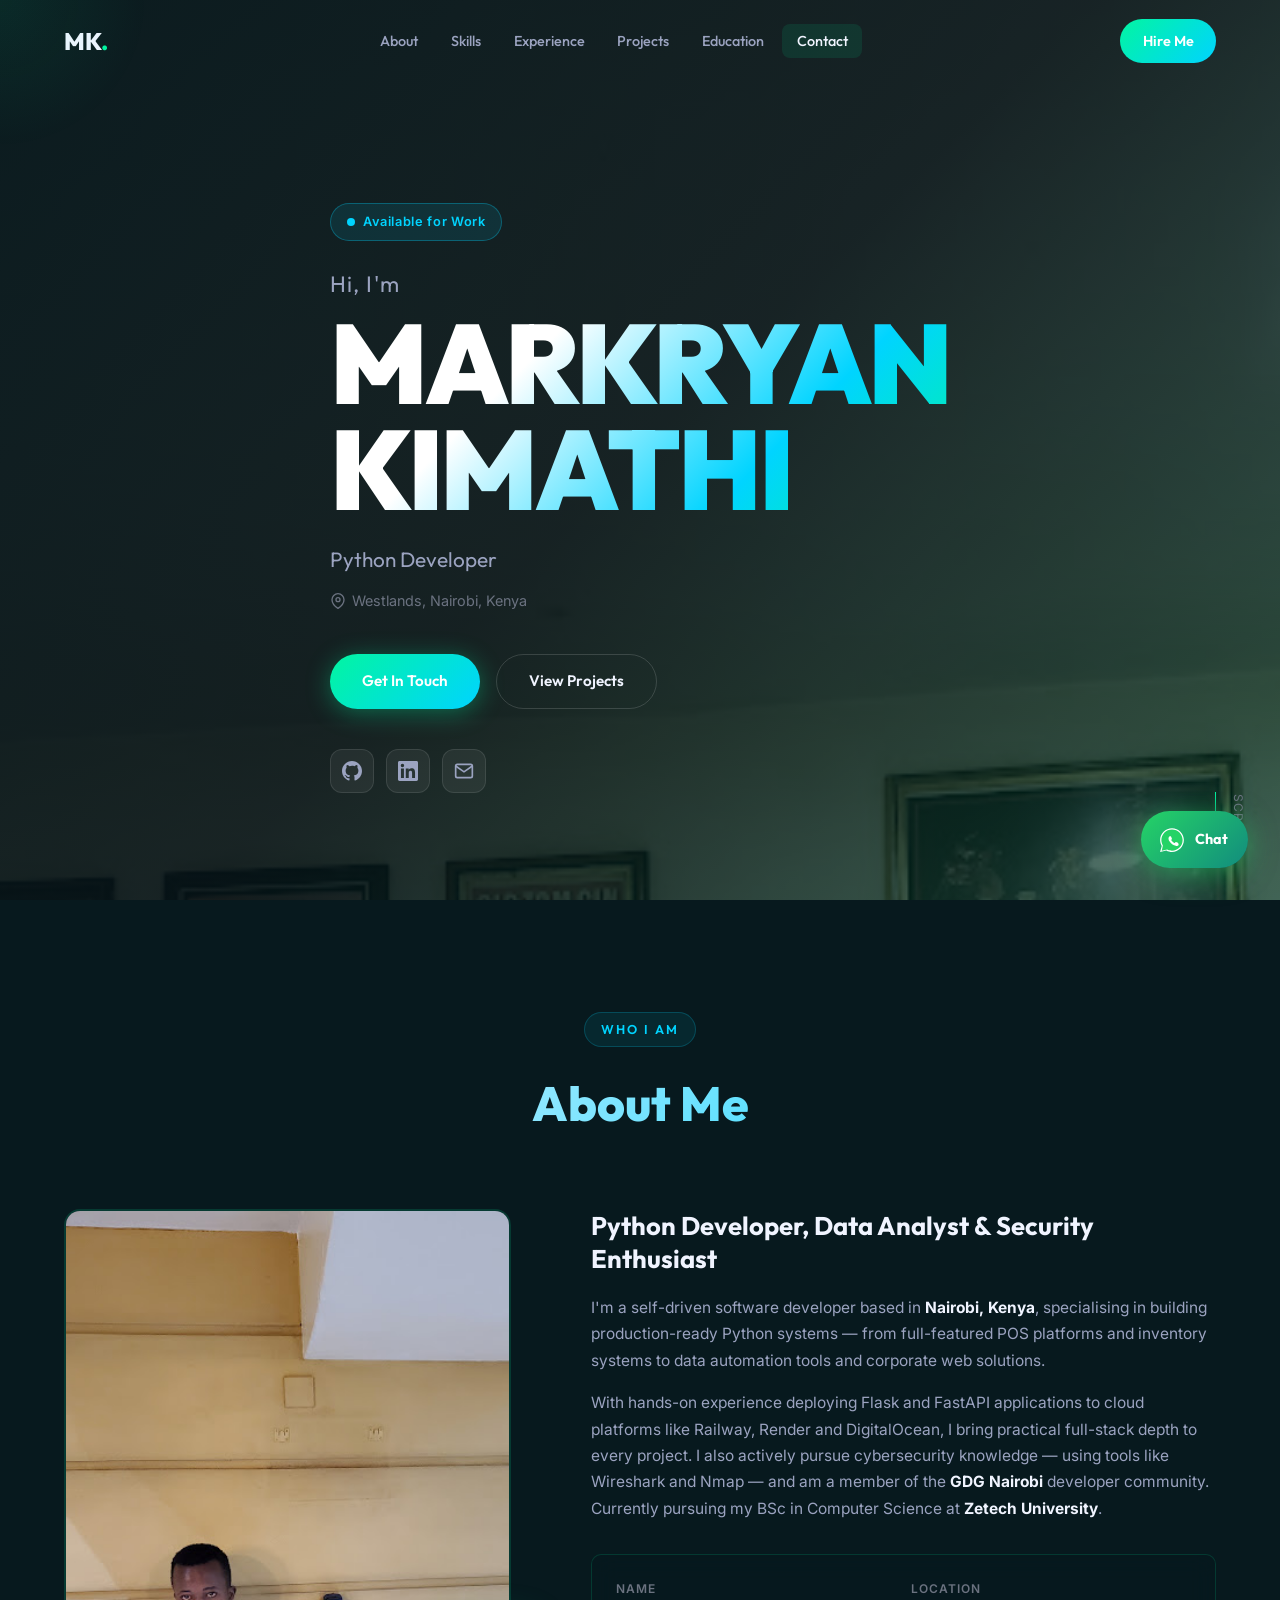
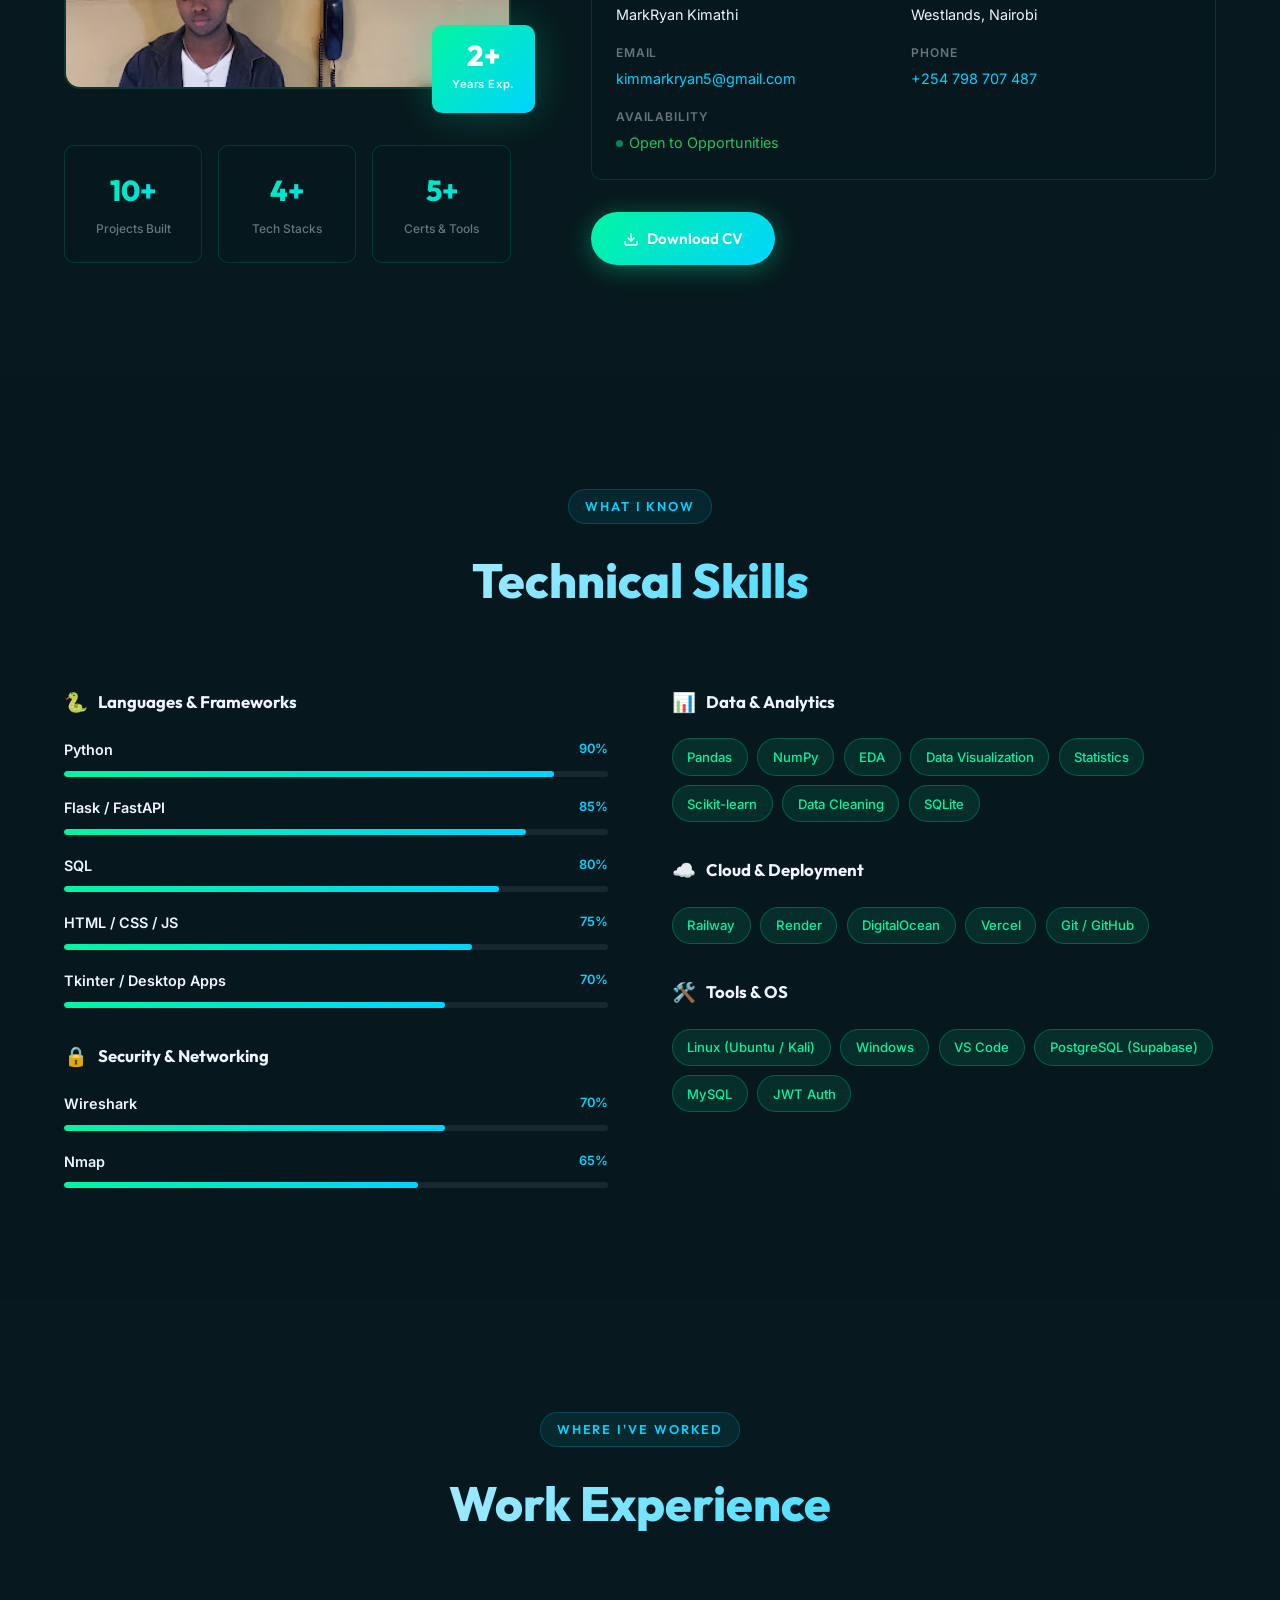
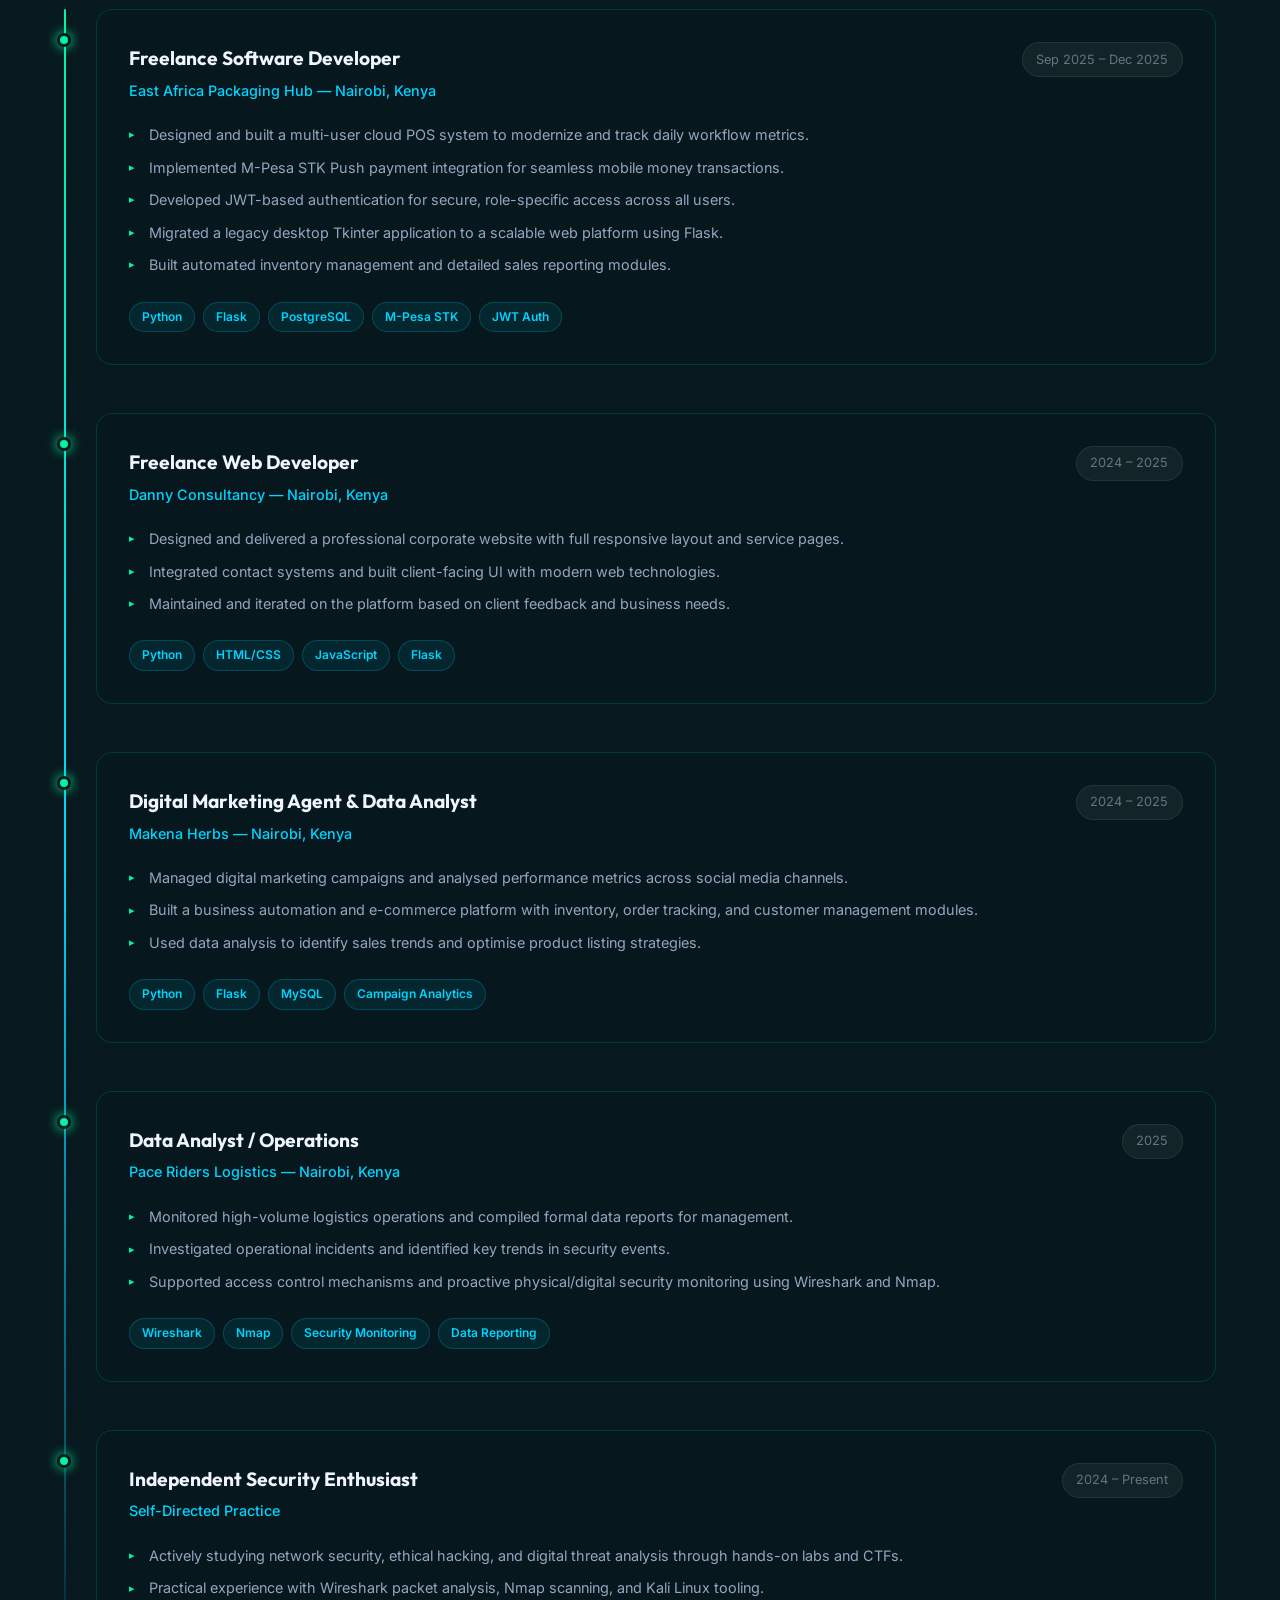
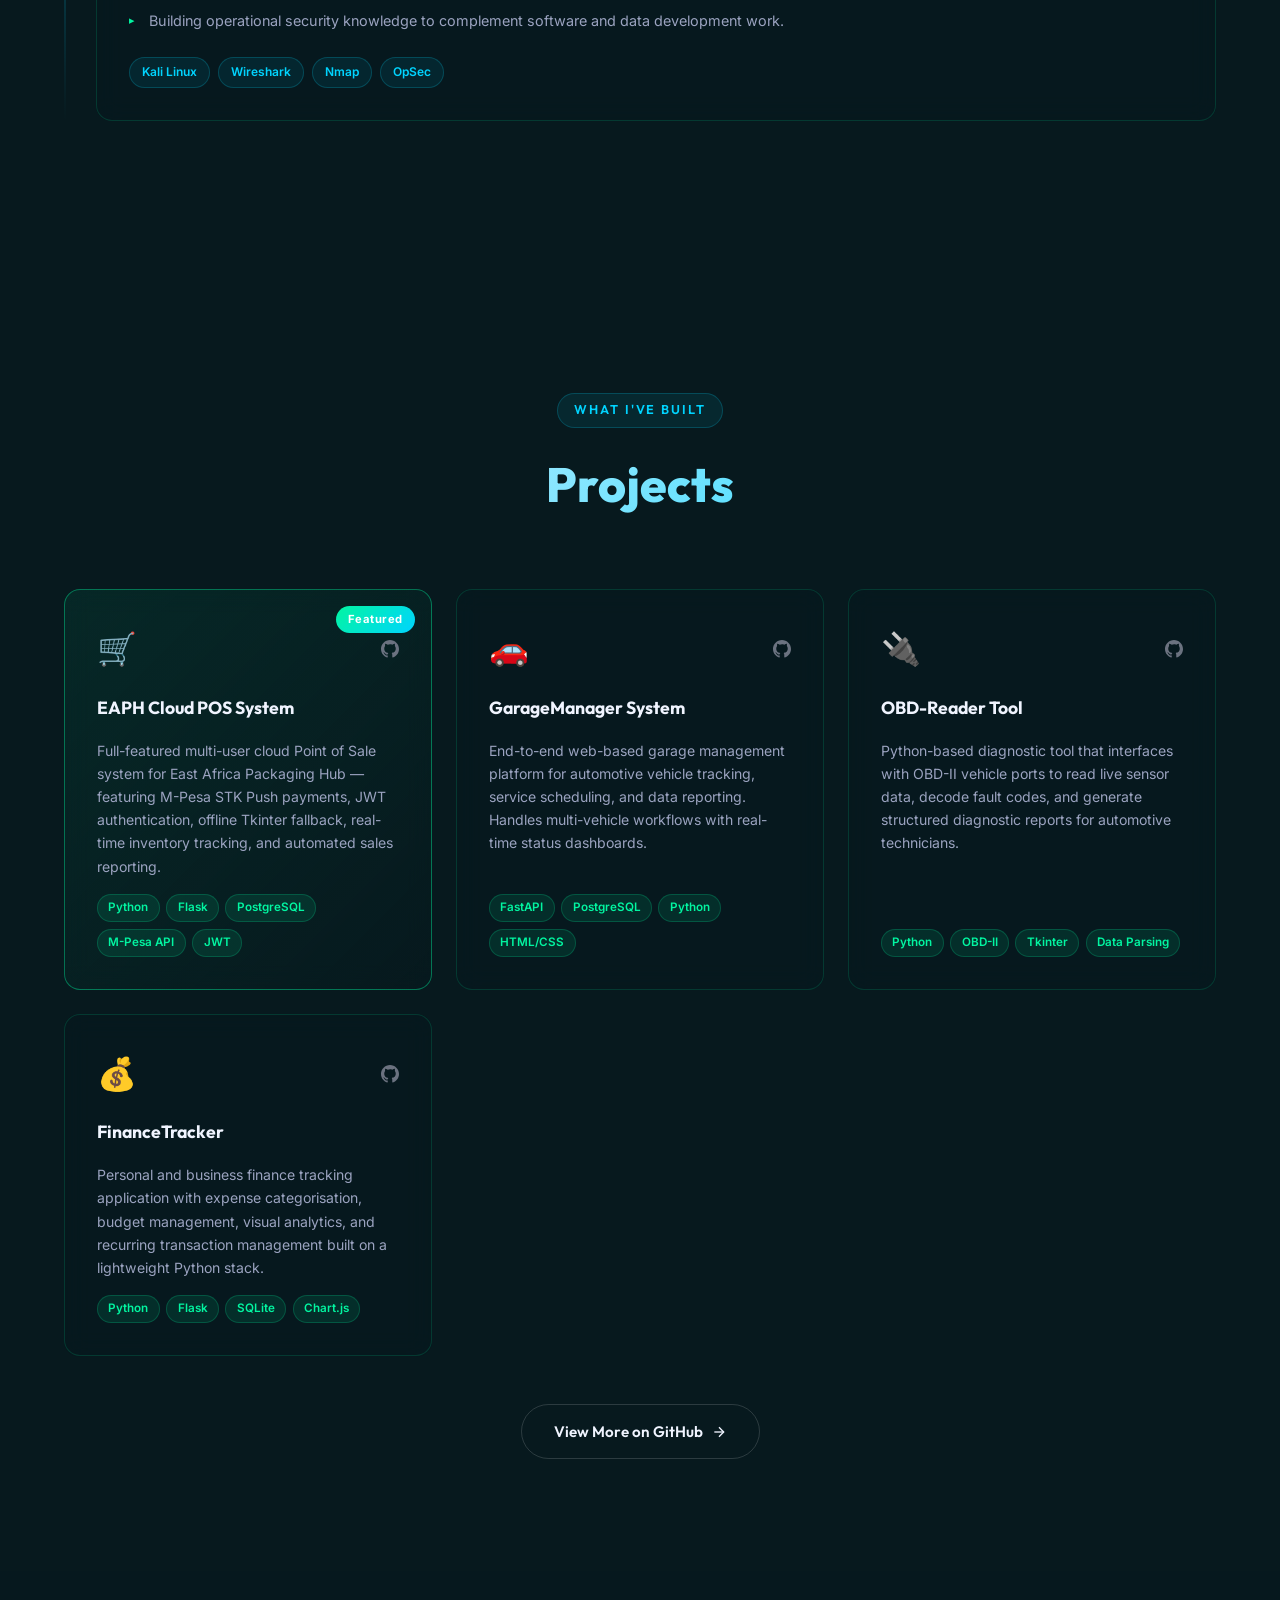
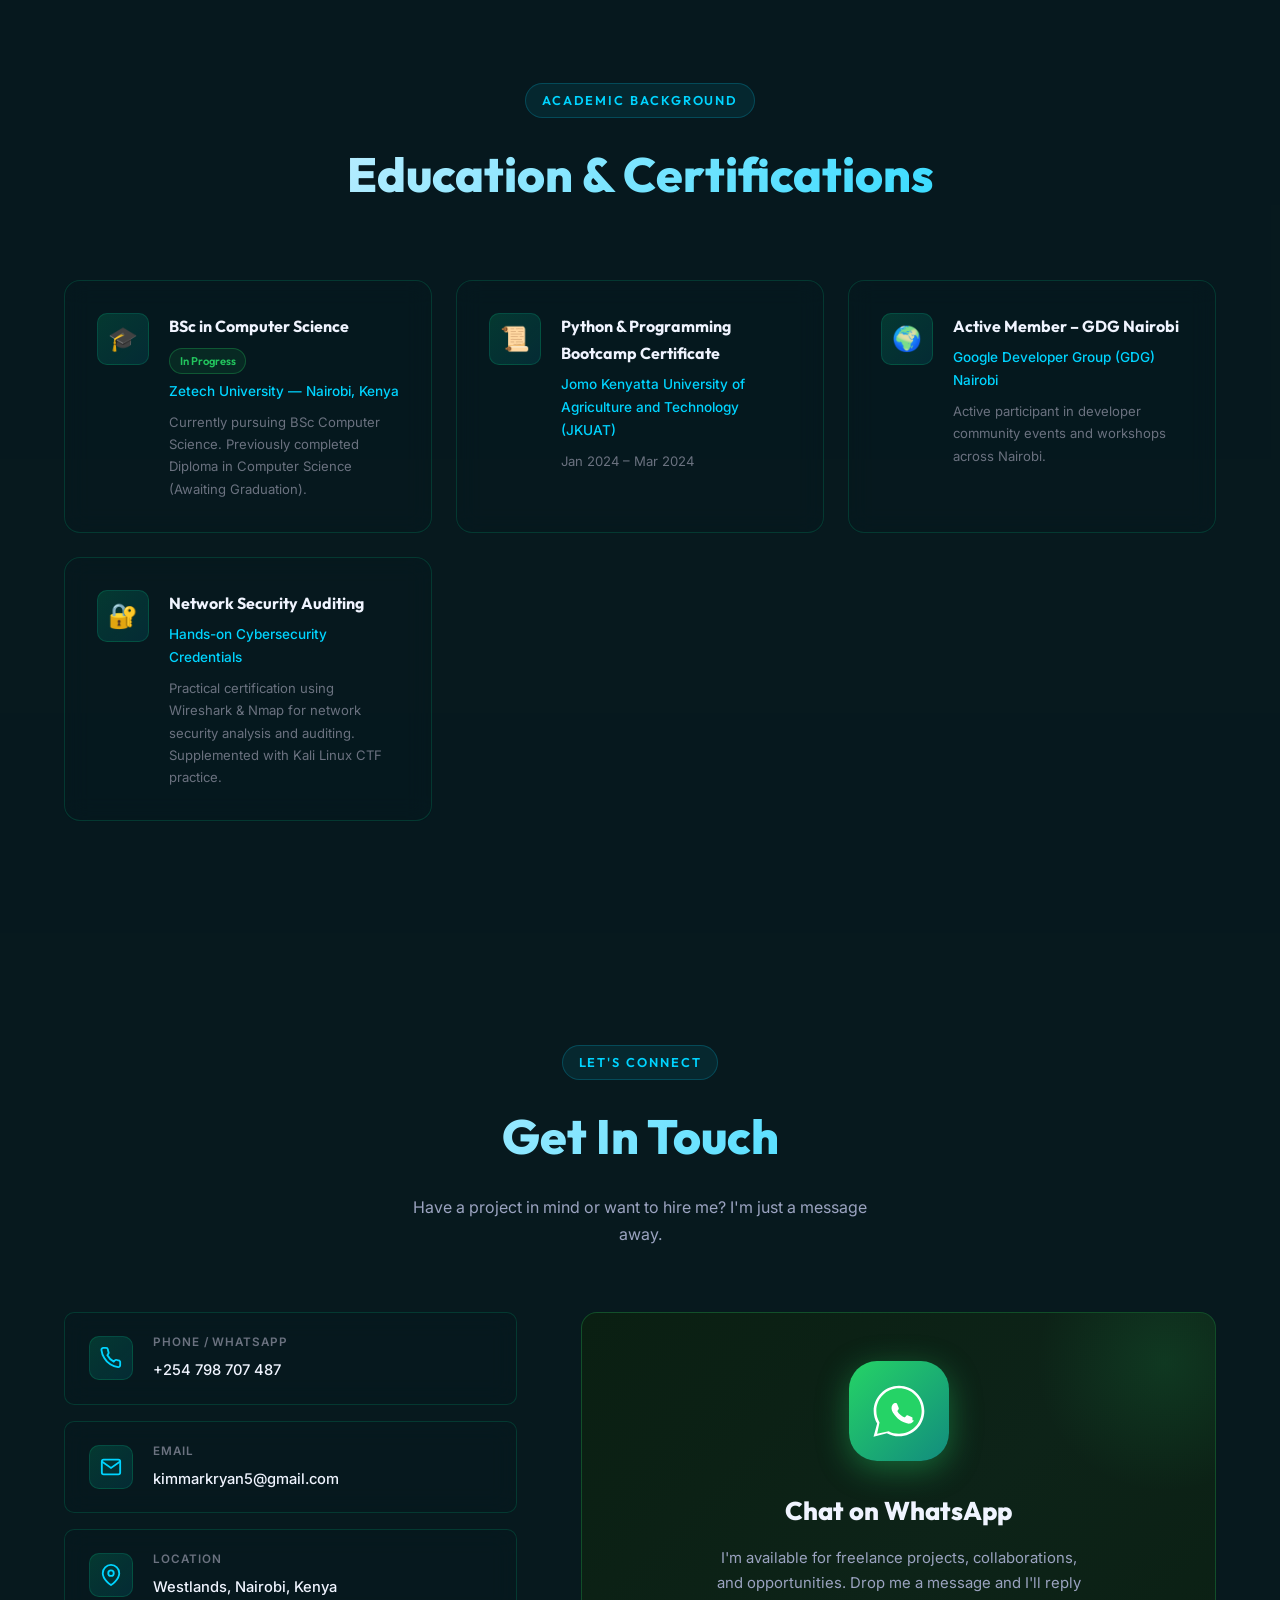
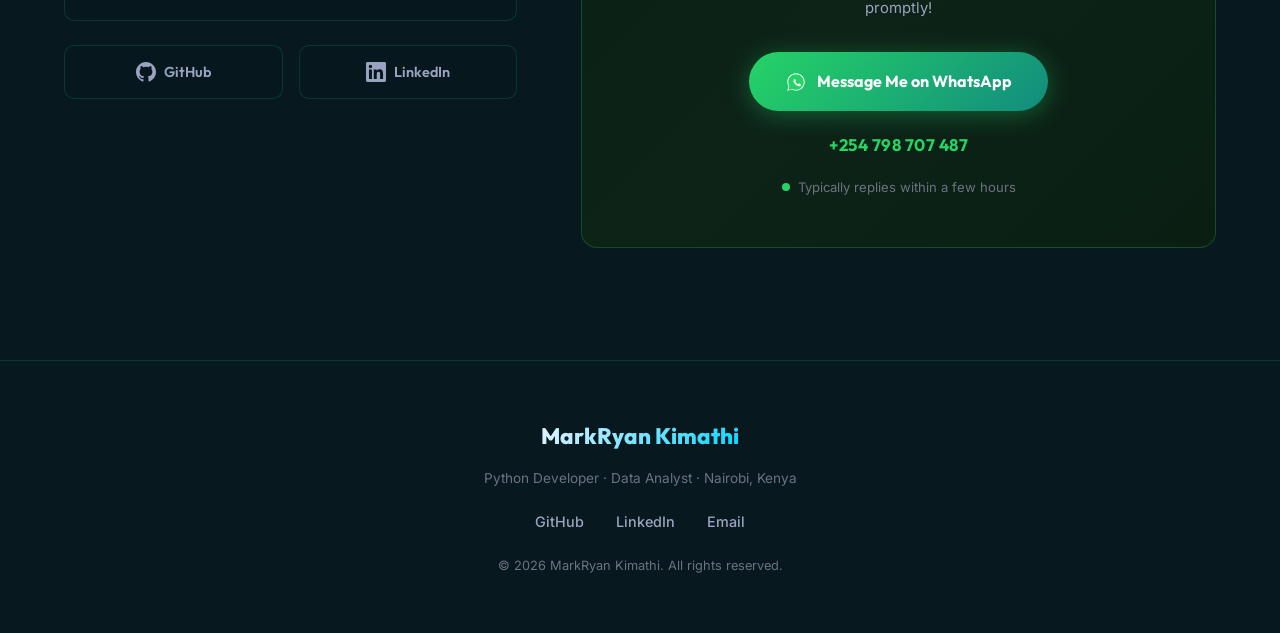
==== index.html @ 7aaebada "Add files via upload" ====
<!DOCTYPE html>
<html lang="en">
<head>
  <meta charset="UTF-8" />
  <meta name="viewport" content="width=device-width, initial-scale=1.0" />
  <title>MarkRyan Kimathi | Software & Data Developer</title>
  <meta name="description" content="Portfolio of MarkRyan Kimathi – Python Developer, Data Analyst, and Software Developer based in Nairobi, Kenya." />
  <meta property="og:title" content="MarkRyan Kimathi | Software & Data Developer" />
  <meta property="og:description" content="Building production Python systems, data-driven platforms, and secure digital solutions in Nairobi, Kenya." />
  <meta property="og:type" content="website" />
  <link rel="preconnect" href="https://fonts.googleapis.com" />
  <link rel="preconnect" href="https://fonts.gstatic.com" crossorigin />
  <link href="https://fonts.googleapis.com/css2?family=Outfit:wght@300;400;500;600;700;800;900&family=Inter:wght@300;400;500;600&display=swap" rel="stylesheet" />
  <link rel="stylesheet" href="style.css" />
</head>
<body>

  <!-- ======== NAVIGATION ======== -->
  <nav class="navbar" id="navbar">
    <div class="nav-container">
      <a href="#hero" class="nav-logo">MK<span class="dot">.</span></a>
      <ul class="nav-links" id="nav-links">
        <li><a href="#about" class="nav-link">About</a></li>
        <li><a href="#skills" class="nav-link">Skills</a></li>
        <li><a href="#experience" class="nav-link">Experience</a></li>
        <li><a href="#projects" class="nav-link">Projects</a></li>
        <li><a href="#education" class="nav-link">Education</a></li>
        <li><a href="#contact" class="nav-link">Contact</a></li>
      </ul>
      <a href="#contact" class="nav-cta" id="hire-btn">Hire Me</a>
      <button class="hamburger" id="hamburger" aria-label="Toggle menu">
        <span></span><span></span><span></span>
      </button>
    </div>
  </nav>

  <!-- ======== HERO ======== -->
  <section class="hero" id="hero">
    <div class="hero-bg-overlay"></div>
    <img src="20260316_181531.jpg" alt="MarkRyan Kimathi" class="hero-bg-img" />
    <div class="hero-content">
      <div class="hero-badge">Available for Work</div>
      <h1 class="hero-title">
        <span class="hero-greeting">Hi, I'm</span>
        <span class="hero-name">MarkRyan<br/>Kimathi</span>
      </h1>
      <p class="hero-subtitle">Python Developer &amp; Data Analyst</p>
      <p class="hero-location">
        <svg width="16" height="16" viewBox="0 0 24 24" fill="none" stroke="currentColor" stroke-width="2"><path d="M21 10c0 7-9 13-9 13s-9-6-9-13a9 9 0 0 1 18 0z"/><circle cx="12" cy="10" r="3"/></svg>
        Westlands, Nairobi, Kenya
      </p>
      <div class="hero-actions">
        <a href="#contact" class="btn-primary" id="contact-btn">Get In Touch</a>
        <a href="#projects" class="btn-outline" id="projects-btn">View Projects</a>
      </div>
      <div class="hero-socials">
        <a href="https://github.com/macrya" target="_blank" rel="noopener" class="social-link" id="github-link" aria-label="GitHub">
          <svg width="20" height="20" viewBox="0 0 24 24" fill="currentColor"><path d="M12 0C5.374 0 0 5.373 0 12c0 5.302 3.438 9.8 8.207 11.387.599.111.793-.261.793-.577v-2.234c-3.338.726-4.033-1.416-4.033-1.416-.546-1.387-1.333-1.756-1.333-1.756-1.089-.745.083-.729.083-.729 1.205.084 1.839 1.237 1.839 1.237 1.07 1.834 2.807 1.304 3.492.997.107-.775.418-1.305.762-1.604-2.665-.305-5.467-1.334-5.467-5.931 0-1.311.469-2.381 1.236-3.221-.124-.303-.535-1.524.117-3.176 0 0 1.008-.322 3.301 1.23A11.509 11.509 0 0 1 12 5.803c1.02.005 2.047.138 3.006.404 2.291-1.552 3.297-1.23 3.297-1.23.653 1.653.242 2.874.118 3.176.77.84 1.235 1.911 1.235 3.221 0 4.609-2.807 5.624-5.479 5.921.43.372.823 1.102.823 2.222v3.293c0 .319.192.694.801.576C20.566 21.797 24 17.3 24 12c0-6.627-5.373-12-12-12z"/></svg>
        </a>
        <a href="https://www.linkedin.com/in/markryan-kimathi-7a4845363/" target="_blank" rel="noopener" class="social-link" id="linkedin-link" aria-label="LinkedIn">
          <svg width="20" height="20" viewBox="0 0 24 24" fill="currentColor"><path d="M20.447 20.452h-3.554v-5.569c0-1.328-.027-3.037-1.852-3.037-1.853 0-2.136 1.445-2.136 2.939v5.667H9.351V9h3.414v1.561h.046c.477-.9 1.637-1.85 3.37-1.85 3.601 0 4.267 2.37 4.267 5.455v6.286zM5.337 7.433a2.062 2.062 0 0 1-2.063-2.065 2.064 2.064 0 1 1 2.063 2.065zm1.782 13.019H3.555V9h3.564v11.452zM22.225 0H1.771C.792 0 0 .774 0 1.729v20.542C0 23.227.792 24 1.771 24h20.451C23.2 24 24 23.227 24 22.271V1.729C24 .774 23.2 0 22.222 0h.003z"/></svg>
        </a>
        <a href="mailto:kimmarkryan5@gmail.com" class="social-link" id="email-link" aria-label="Email">
          <svg width="20" height="20" viewBox="0 0 24 24" fill="none" stroke="currentColor" stroke-width="2"><path d="M4 4h16c1.1 0 2 .9 2 2v12c0 1.1-.9 2-2 2H4c-1.1 0-2-.9-2-2V6c0-1.1.9-2 2-2z"/><polyline points="22,6 12,13 2,6"/></svg>
        </a>
      </div>
    </div>
    <div class="hero-scroll">
      <span>Scroll</span>
      <div class="scroll-line"></div>
    </div>
  </section>

  <!-- ======== ABOUT ======== -->
  <section class="about section" id="about">
    <div class="container">
      <div class="section-header">
        <span class="section-tag">Who I Am</span>
        <h2 class="section-title">About Me</h2>
      </div>
      <div class="about-grid">
        <div class="about-image-wrap">
          <div class="about-img-frame">
            <img src="20260316_182041.jpg" alt="MarkRyan Kimathi portrait" class="about-img" />
            <div class="about-img-badge">
              <span class="badge-num">2+</span>
              <span class="badge-label">Years Exp.</span>
            </div>
          </div>
          <div class="about-stats">
            <div class="stat-card">
              <span class="stat-num">10+</span>
              <span class="stat-label">Projects Built</span>
            </div>
            <div class="stat-card">
              <span class="stat-num">4+</span>
              <span class="stat-label">Tech Stacks</span>
            </div>
            <div class="stat-card">
              <span class="stat-num">5+</span>
              <span class="stat-label">Certs &amp; Tools</span>
            </div>
          </div>
        </div>
        <div class="about-text">
          <h3 class="about-heading">Python Developer, Data Analyst &amp; Security Enthusiast</h3>
          <p class="about-bio">
            I'm a self-driven software developer based in <strong>Nairobi, Kenya</strong>, specialising in building production-ready Python systems — from full-featured POS platforms and inventory systems to data automation tools and corporate web solutions.
          </p>
          <p class="about-bio">
            With hands-on experience deploying Flask and FastAPI applications to cloud platforms like Railway, Render and DigitalOcean, I bring practical full-stack depth to every project. I also actively pursue cybersecurity knowledge — using tools like Wireshark and Nmap — and am a member of the <strong>GDG Nairobi</strong> developer community. Currently pursuing my BSc in Computer Science at <strong>Zetech University</strong>.
          </p>
          <div class="about-info-grid">
            <div class="info-item">
              <span class="info-label">Name</span>
              <span class="info-value">MarkRyan Kimathi</span>
            </div>
            <div class="info-item">
              <span class="info-label">Location</span>
              <span class="info-value">Westlands, Nairobi</span>
            </div>
            <div class="info-item">
              <span class="info-label">Email</span>
              <span class="info-value"><a href="mailto:kimmarkryan5@gmail.com">kimmarkryan5@gmail.com</a></span>
            </div>
            <div class="info-item">
              <span class="info-label">Phone</span>
              <span class="info-value"><a href="tel:+254798707487">+254 798 707 487</a></span>
            </div>
            <div class="info-item">
              <span class="info-label">Availability</span>
              <span class="info-value available">Open to Opportunities</span>
            </div>
          </div>
          <a href="MarkRyan_Kimathi_Resume (2).pdf" download class="btn-primary" id="download-cv">
            <svg width="16" height="16" viewBox="0 0 24 24" fill="none" stroke="currentColor" stroke-width="2"><path d="M21 15v4a2 2 0 0 1-2 2H5a2 2 0 0 1-2-2v-4"/><polyline points="7 10 12 15 17 10"/><line x1="12" y1="15" x2="12" y2="3"/></svg>
            Download CV
          </a>
        </div>
      </div>
    </div>
  </section>

  <!-- ======== SKILLS ======== -->
  <section class="skills section" id="skills">
    <div class="container">
      <div class="section-header">
        <span class="section-tag">What I Know</span>
        <h2 class="section-title">Technical Skills</h2>
      </div>
      <div class="skills-wrapper">
        <div class="skills-col">
          <h3 class="skills-cat-title">
            <span class="cat-icon">🐍</span> Languages &amp; Frameworks
          </h3>
          <div class="skill-list">
            <div class="skill-item" id="skill-python">
              <div class="skill-header"><span class="skill-name">Python</span><span class="skill-pct">90%</span></div>
              <div class="skill-bar"><div class="skill-fill" style="--w:90%"></div></div>
            </div>
            <div class="skill-item" id="skill-flask">
              <div class="skill-header"><span class="skill-name">Flask / FastAPI</span><span class="skill-pct">85%</span></div>
              <div class="skill-bar"><div class="skill-fill" style="--w:85%"></div></div>
            </div>
            <div class="skill-item" id="skill-sql">
              <div class="skill-header"><span class="skill-name">SQL</span><span class="skill-pct">80%</span></div>
              <div class="skill-bar"><div class="skill-fill" style="--w:80%"></div></div>
            </div>
            <div class="skill-item" id="skill-html">
              <div class="skill-header"><span class="skill-name">HTML / CSS / JS</span><span class="skill-pct">75%</span></div>
              <div class="skill-bar"><div class="skill-fill" style="--w:75%"></div></div>
            </div>
            <div class="skill-item" id="skill-tkinter">
              <div class="skill-header"><span class="skill-name">Tkinter / Desktop Apps</span><span class="skill-pct">70%</span></div>
              <div class="skill-bar"><div class="skill-fill" style="--w:70%"></div></div>
            </div>
          </div>

          <h3 class="skills-cat-title" style="margin-top:2rem;">
            <span class="cat-icon">🔒</span> Security &amp; Networking
          </h3>
          <div class="skill-list">
            <div class="skill-item" id="skill-wireshark">
              <div class="skill-header"><span class="skill-name">Wireshark</span><span class="skill-pct">70%</span></div>
              <div class="skill-bar"><div class="skill-fill" style="--w:70%"></div></div>
            </div>
            <div class="skill-item" id="skill-nmap">
              <div class="skill-header"><span class="skill-name">Nmap</span><span class="skill-pct">65%</span></div>
              <div class="skill-bar"><div class="skill-fill" style="--w:65%"></div></div>
            </div>
          </div>
        </div>

        <div class="skills-col">
          <h3 class="skills-cat-title">
            <span class="cat-icon">📊</span> Data &amp; Analytics
          </h3>
          <div class="skill-tags">
            <span class="tag" id="tag-pandas">Pandas</span>
            <span class="tag" id="tag-numpy">NumPy</span>
            <span class="tag" id="tag-eda">EDA</span>
            <span class="tag" id="tag-dataviz">Data Visualization</span>
            <span class="tag" id="tag-stats">Statistics</span>
            <span class="tag" id="tag-sklearn">Scikit-learn</span>
            <span class="tag" id="tag-cleaning">Data Cleaning</span>
            <span class="tag" id="tag-sqlite">SQLite</span>
          </div>

          <h3 class="skills-cat-title" style="margin-top:2rem;">
            <span class="cat-icon">☁️</span> Cloud &amp; Deployment
          </h3>
          <div class="skill-tags">
            <span class="tag" id="tag-railway">Railway</span>
            <span class="tag" id="tag-render">Render</span>
            <span class="tag" id="tag-do">DigitalOcean</span>
            <span class="tag" id="tag-vercel">Vercel</span>
            <span class="tag" id="tag-git">Git / GitHub</span>
          </div>

          <h3 class="skills-cat-title" style="margin-top:2rem;">
            <span class="cat-icon">🛠️</span> Tools &amp; OS
          </h3>
          <div class="skill-tags">
            <span class="tag" id="tag-linux">Linux (Ubuntu / Kali)</span>
            <span class="tag" id="tag-windows">Windows</span>
            <span class="tag" id="tag-vscode">VS Code</span>
            <span class="tag" id="tag-pg">PostgreSQL (Supabase)</span>
            <span class="tag" id="tag-mysql">MySQL</span>
            <span class="tag" id="tag-jwt">JWT Auth</span>
          </div>
        </div>
      </div>
    </div>
  </section>

  <!-- ======== EXPERIENCE ======== -->
  <section class="experience section" id="experience">
    <div class="container">
      <div class="section-header">
        <span class="section-tag">Where I've Worked</span>
        <h2 class="section-title">Work Experience</h2>
      </div>
      <div class="timeline">

        <div class="timeline-item" id="exp-eap">
          <div class="timeline-dot"></div>
          <div class="timeline-card">
            <div class="timeline-header">
              <div>
                <h3 class="timeline-role">Freelance Software Developer</h3>
                <p class="timeline-company">East Africa Packaging Hub — Nairobi, Kenya</p>
              </div>
              <span class="timeline-date">Sep 2025 – Dec 2025</span>
            </div>
            <ul class="timeline-bullets">
              <li>Designed and built a multi-user cloud POS system to modernize and track daily workflow metrics.</li>
              <li>Implemented M-Pesa STK Push payment integration for seamless mobile money transactions.</li>
              <li>Developed JWT-based authentication for secure, role-specific access across all users.</li>
              <li>Migrated a legacy desktop Tkinter application to a scalable web platform using Flask.</li>
              <li>Built automated inventory management and detailed sales reporting modules.</li>
            </ul>
            <div class="timeline-tags">
              <span class="tl-tag">Python</span>
              <span class="tl-tag">Flask</span>
              <span class="tl-tag">PostgreSQL</span>
              <span class="tl-tag">M-Pesa STK</span>
              <span class="tl-tag">JWT Auth</span>
            </div>
          </div>
        </div>

        <div class="timeline-item" id="exp-danny">
          <div class="timeline-dot"></div>
          <div class="timeline-card">
            <div class="timeline-header">
              <div>
                <h3 class="timeline-role">Freelance Web Developer</h3>
                <p class="timeline-company">Danny Consultancy — Nairobi, Kenya</p>
              </div>
              <span class="timeline-date">2024 – 2025</span>
            </div>
            <ul class="timeline-bullets">
              <li>Designed and delivered a professional corporate website with full responsive layout and service pages.</li>
              <li>Integrated contact systems and built client-facing UI with modern web technologies.</li>
              <li>Maintained and iterated on the platform based on client feedback and business needs.</li>
            </ul>
            <div class="timeline-tags">
              <span class="tl-tag">Python</span>
              <span class="tl-tag">HTML/CSS</span>
              <span class="tl-tag">JavaScript</span>
              <span class="tl-tag">Flask</span>
            </div>
          </div>
        </div>

        <div class="timeline-item" id="exp-makena">
          <div class="timeline-dot"></div>
          <div class="timeline-card">
            <div class="timeline-header">
              <div>
                <h3 class="timeline-role">Digital Marketing Agent &amp; Data Analyst</h3>
                <p class="timeline-company">Makena Herbs — Nairobi, Kenya</p>
              </div>
              <span class="timeline-date">2024 – 2025</span>
            </div>
            <ul class="timeline-bullets">
              <li>Managed digital marketing campaigns and analysed performance metrics across social media channels.</li>
              <li>Built a business automation and e-commerce platform with inventory, order tracking, and customer management modules.</li>
              <li>Used data analysis to identify sales trends and optimise product listing strategies.</li>
            </ul>
            <div class="timeline-tags">
              <span class="tl-tag">Python</span>
              <span class="tl-tag">Flask</span>
              <span class="tl-tag">MySQL</span>
              <span class="tl-tag">Campaign Analytics</span>
            </div>
          </div>
        </div>

        <div class="timeline-item" id="exp-pace">
          <div class="timeline-dot"></div>
          <div class="timeline-card">
            <div class="timeline-header">
              <div>
                <h3 class="timeline-role">Data Analyst / Operations</h3>
                <p class="timeline-company">Pace Riders Logistics — Nairobi, Kenya</p>
              </div>
              <span class="timeline-date">2025</span>
            </div>
            <ul class="timeline-bullets">
              <li>Monitored high-volume logistics operations and compiled formal data reports for management.</li>
              <li>Investigated operational incidents and identified key trends in security events.</li>
              <li>Supported access control mechanisms and proactive physical/digital security monitoring using Wireshark and Nmap.</li>
            </ul>
            <div class="timeline-tags">
              <span class="tl-tag">Wireshark</span>
              <span class="tl-tag">Nmap</span>
              <span class="tl-tag">Security Monitoring</span>
              <span class="tl-tag">Data Reporting</span>
            </div>
          </div>
        </div>

        <div class="timeline-item" id="exp-security">
          <div class="timeline-dot"></div>
          <div class="timeline-card">
            <div class="timeline-header">
              <div>
                <h3 class="timeline-role">Independent Security Enthusiast</h3>
                <p class="timeline-company">Self-Directed Practice</p>
              </div>
              <span class="timeline-date">2024 – Present</span>
            </div>
            <ul class="timeline-bullets">
              <li>Actively studying network security, ethical hacking, and digital threat analysis through hands-on labs and CTFs.</li>
              <li>Practical experience with Wireshark packet analysis, Nmap scanning, and Kali Linux tooling.</li>
              <li>Building operational security knowledge to complement software and data development work.</li>
            </ul>
            <div class="timeline-tags">
              <span class="tl-tag">Kali Linux</span>
              <span class="tl-tag">Wireshark</span>
              <span class="tl-tag">Nmap</span>
              <span class="tl-tag">OpSec</span>
            </div>
          </div>
        </div>

      </div>
    </div>
  </section>

  <!-- ======== PROJECTS ======== -->
  <section class="projects section" id="projects">
    <div class="container">
      <div class="section-header">
        <span class="section-tag">What I've Built</span>
        <h2 class="section-title">Projects</h2>
      </div>
      <div class="projects-grid">

        <div class="project-card featured" id="proj-pos">
          <div class="project-featured-badge">Featured</div>
          <div class="project-header">
            <span class="project-icon">🛒</span>
            <div class="project-links">
              <a href="https://github.com/macrya" target="_blank" rel="noopener" aria-label="View on GitHub">
                <svg width="18" height="18" viewBox="0 0 24 24" fill="currentColor"><path d="M12 0C5.374 0 0 5.373 0 12c0 5.302 3.438 9.8 8.207 11.387.599.111.793-.261.793-.577v-2.234c-3.338.726-4.033-1.416-4.033-1.416-.546-1.387-1.333-1.756-1.333-1.756-1.089-.745.083-.729.083-.729 1.205.084 1.839 1.237 1.839 1.237 1.07 1.834 2.807 1.304 3.492.997.107-.775.418-1.305.762-1.604-2.665-.305-5.467-1.334-5.467-5.931 0-1.311.469-2.381 1.236-3.221-.124-.303-.535-1.524.117-3.176 0 0 1.008-.322 3.301 1.23A11.509 11.509 0 0 1 12 5.803c1.02.005 2.047.138 3.006.404 2.291-1.552 3.297-1.23 3.297-1.23.653 1.653.242 2.874.118 3.176.77.84 1.235 1.911 1.235 3.221 0 4.609-2.807 5.624-5.479 5.921.43.372.823 1.102.823 2.222v3.293c0 .319.192.694.801.576C20.566 21.797 24 17.3 24 12c0-6.627-5.373-12-12-12z"/></svg>
              </a>
            </div>
          </div>
          <h3 class="project-title">EAPH Cloud POS System</h3>
          <p class="project-desc">
            Full-featured multi-user cloud Point of Sale system for East Africa Packaging Hub — featuring M-Pesa STK Push payments, JWT authentication, offline Tkinter fallback, real-time inventory tracking, and automated sales reporting.
          </p>
          <div class="project-tech">
            <span>Python</span><span>Flask</span><span>PostgreSQL</span><span>M-Pesa API</span><span>JWT</span>
          </div>
        </div>

        <div class="project-card" id="proj-garage">
          <div class="project-header">
            <span class="project-icon">🚗</span>
            <div class="project-links">
              <a href="https://github.com/macrya" target="_blank" rel="noopener" aria-label="View on GitHub">
                <svg width="18" height="18" viewBox="0 0 24 24" fill="currentColor"><path d="M12 0C5.374 0 0 5.373 0 12c0 5.302 3.438 9.8 8.207 11.387.599.111.793-.261.793-.577v-2.234c-3.338.726-4.033-1.416-4.033-1.416-.546-1.387-1.333-1.756-1.333-1.756-1.089-.745.083-.729.083-.729 1.205.084 1.839 1.237 1.839 1.237 1.07 1.834 2.807 1.304 3.492.997.107-.775.418-1.305.762-1.604-2.665-.305-5.467-1.334-5.467-5.931 0-1.311.469-2.381 1.236-3.221-.124-.303-.535-1.524.117-3.176 0 0 1.008-.322 3.301 1.23A11.509 11.509 0 0 1 12 5.803c1.02.005 2.047.138 3.006.404 2.291-1.552 3.297-1.23 3.297-1.23.653 1.653.242 2.874.118 3.176.77.84 1.235 1.911 1.235 3.221 0 4.609-2.807 5.624-5.479 5.921.43.372.823 1.102.823 2.222v3.293c0 .319.192.694.801.576C20.566 21.797 24 17.3 24 12c0-6.627-5.373-12-12-12z"/></svg>
              </a>
            </div>
          </div>
          <h3 class="project-title">GarageManager System</h3>
          <p class="project-desc">
            End-to-end web-based garage management platform for automotive vehicle tracking, service scheduling, and data reporting. Handles multi-vehicle workflows with real-time status dashboards.
          </p>
          <div class="project-tech">
            <span>FastAPI</span><span>PostgreSQL</span><span>Python</span><span>HTML/CSS</span>
          </div>
        </div>

        <div class="project-card" id="proj-obd">
          <div class="project-header">
            <span class="project-icon">🔌</span>
            <div class="project-links">
              <a href="https://github.com/macrya" target="_blank" rel="noopener" aria-label="View on GitHub">
                <svg width="18" height="18" viewBox="0 0 24 24" fill="currentColor"><path d="M12 0C5.374 0 0 5.373 0 12c0 5.302 3.438 9.8 8.207 11.387.599.111.793-.261.793-.577v-2.234c-3.338.726-4.033-1.416-4.033-1.416-.546-1.387-1.333-1.756-1.333-1.756-1.089-.745.083-.729.083-.729 1.205.084 1.839 1.237 1.839 1.237 1.07 1.834 2.807 1.304 3.492.997.107-.775.418-1.305.762-1.604-2.665-.305-5.467-1.334-5.467-5.931 0-1.311.469-2.381 1.236-3.221-.124-.303-.535-1.524.117-3.176 0 0 1.008-.322 3.301 1.23A11.509 11.509 0 0 1 12 5.803c1.02.005 2.047.138 3.006.404 2.291-1.552 3.297-1.23 3.297-1.23.653 1.653.242 2.874.118 3.176.77.84 1.235 1.911 1.235 3.221 0 4.609-2.807 5.624-5.479 5.921.43.372.823 1.102.823 2.222v3.293c0 .319.192.694.801.576C20.566 21.797 24 17.3 24 12c0-6.627-5.373-12-12-12z"/></svg>
              </a>
            </div>
          </div>
          <h3 class="project-title">OBD-Reader Tool</h3>
          <p class="project-desc">
            Python-based diagnostic tool that interfaces with OBD-II vehicle ports to read live sensor data, decode fault codes, and generate structured diagnostic reports for automotive technicians.
          </p>
          <div class="project-tech">
            <span>Python</span><span>OBD-II</span><span>Tkinter</span><span>Data Parsing</span>
          </div>
        </div>

        <div class="project-card" id="proj-finance">
          <div class="project-header">
            <span class="project-icon">💰</span>
            <div class="project-links">
              <a href="https://github.com/macrya" target="_blank" rel="noopener" aria-label="View on GitHub">
                <svg width="18" height="18" viewBox="0 0 24 24" fill="currentColor"><path d="M12 0C5.374 0 0 5.373 0 12c0 5.302 3.438 9.8 8.207 11.387.599.111.793-.261.793-.577v-2.234c-3.338.726-4.033-1.416-4.033-1.416-.546-1.387-1.333-1.756-1.333-1.756-1.089-.745.083-.729.083-.729 1.205.084 1.839 1.237 1.839 1.237 1.07 1.834 2.807 1.304 3.492.997.107-.775.418-1.305.762-1.604-2.665-.305-5.467-1.334-5.467-5.931 0-1.311.469-2.381 1.236-3.221-.124-.303-.535-1.524.117-3.176 0 0 1.008-.322 3.301 1.23A11.509 11.509 0 0 1 12 5.803c1.02.005 2.047.138 3.006.404 2.291-1.552 3.297-1.23 3.297-1.23.653 1.653.242 2.874.118 3.176.77.84 1.235 1.911 1.235 3.221 0 4.609-2.807 5.624-5.479 5.921.43.372.823 1.102.823 2.222v3.293c0 .319.192.694.801.576C20.566 21.797 24 17.3 24 12c0-6.627-5.373-12-12-12z"/></svg>
              </a>
            </div>
          </div>
          <h3 class="project-title">FinanceTracker</h3>
          <p class="project-desc">
            Personal and business finance tracking application with expense categorisation, budget management, visual analytics, and recurring transaction management built on a lightweight Python stack.
          </p>
          <div class="project-tech">
            <span>Python</span><span>Flask</span><span>SQLite</span><span>Chart.js</span>
          </div>
        </div>

      </div>
      <div class="projects-cta">
        <a href="https://github.com/macrya" target="_blank" rel="noopener" class="btn-outline" id="github-more">
          View More on GitHub
          <svg width="16" height="16" viewBox="0 0 24 24" fill="none" stroke="currentColor" stroke-width="2"><line x1="5" y1="12" x2="19" y2="12"/><polyline points="12 5 19 12 12 19"/></svg>
        </a>
      </div>
    </div>
  </section>

  <!-- ======== EDUCATION ======== -->
  <section class="education section" id="education">
    <div class="container">
      <div class="section-header">
        <span class="section-tag">Academic Background</span>
        <h2 class="section-title">Education &amp; Certifications</h2>
      </div>
      <div class="edu-grid">

        <div class="edu-card" id="edu-zetech">
          <div class="edu-icon-wrap">
            <span class="edu-icon">🎓</span>
          </div>
          <div class="edu-content">
            <h3 class="edu-degree">BSc in Computer Science <span class="edu-status">In Progress</span></h3>
            <p class="edu-inst">Zetech University — Nairobi, Kenya</p>
            <p class="edu-note">Currently pursuing BSc Computer Science. Previously completed Diploma in Computer Science (Awaiting Graduation).</p>
          </div>
        </div>

        <div class="edu-card" id="edu-jkuat">
          <div class="edu-icon-wrap">
            <span class="edu-icon">📜</span>
          </div>
          <div class="edu-content">
            <h3 class="edu-degree">Python &amp; Programming Bootcamp Certificate</h3>
            <p class="edu-inst">Jomo Kenyatta University of Agriculture and Technology (JKUAT)</p>
            <p class="edu-note">Jan 2024 – Mar 2024</p>
          </div>
        </div>

        <div class="edu-card" id="edu-gdg">
          <div class="edu-icon-wrap">
            <span class="edu-icon">🌍</span>
          </div>
          <div class="edu-content">
            <h3 class="edu-degree">Active Member – GDG Nairobi</h3>
            <p class="edu-inst">Google Developer Group (GDG) Nairobi</p>
            <p class="edu-note">Active participant in developer community events and workshops across Nairobi.</p>
          </div>
        </div>

        <div class="edu-card" id="edu-security">
          <div class="edu-icon-wrap">
            <span class="edu-icon">🔐</span>
          </div>
          <div class="edu-content">
            <h3 class="edu-degree">Network Security Auditing</h3>
            <p class="edu-inst">Hands-on Cybersecurity Credentials</p>
            <p class="edu-note">Practical certification using Wireshark &amp; Nmap for network security analysis and auditing. Supplemented with Kali Linux CTF practice.</p>
          </div>
        </div>

      </div>
    </div>
  </section>

  <!-- ======== CONTACT ======== -->
  <section class="contact section" id="contact">
    <div class="container">
      <div class="section-header">
        <span class="section-tag">Let's Connect</span>
        <h2 class="section-title">Get In Touch</h2>
        <p class="section-subtitle">Have a project in mind or want to hire me? I'm just a message away.</p>
      </div>
      <div class="contact-grid contact-grid-new">
        <!-- Info cards column -->
        <div class="contact-info">
          <div class="contact-card" id="contact-phone">
            <div class="contact-card-icon">
              <svg width="22" height="22" viewBox="0 0 24 24" fill="none" stroke="currentColor" stroke-width="2"><path d="M22 16.92v3a2 2 0 0 1-2.18 2 19.79 19.79 0 0 1-8.63-3.07A19.5 19.5 0 0 1 4.69 12 19.79 19.79 0 0 1 1.61 3.42A2 2 0 0 1 3.58 1h3a2 2 0 0 1 2 1.72 12.84 12.84 0 0 0 .7 2.81 2 2 0 0 1-.45 2.11L8.09 9a16 16 0 0 0 6.91 6.91l1.27-1.27a2 2 0 0 1 2.11-.45 12.84 12.84 0 0 0 2.81.7A2 2 0 0 1 22 16.92z"/></svg>
            </div>
            <div>
              <span class="contact-label">Phone / WhatsApp</span>
              <a href="tel:+254798707487" class="contact-value">+254 798 707 487</a>
            </div>
          </div>
          <div class="contact-card" id="contact-email">
            <div class="contact-card-icon">
              <svg width="22" height="22" viewBox="0 0 24 24" fill="none" stroke="currentColor" stroke-width="2"><path d="M4 4h16c1.1 0 2 .9 2 2v12c0 1.1-.9 2-2 2H4c-1.1 0-2-.9-2-2V6c0-1.1.9-2 2-2z"/><polyline points="22,6 12,13 2,6"/></svg>
            </div>
            <div>
              <span class="contact-label">Email</span>
              <a href="mailto:kimmarkryan5@gmail.com" class="contact-value">kimmarkryan5@gmail.com</a>
            </div>
          </div>
          <div class="contact-card" id="contact-location">
            <div class="contact-card-icon">
              <svg width="22" height="22" viewBox="0 0 24 24" fill="none" stroke="currentColor" stroke-width="2"><path d="M21 10c0 7-9 13-9 13s-9-6-9-13a9 9 0 0 1 18 0z"/><circle cx="12" cy="10" r="3"/></svg>
            </div>
            <div>
              <span class="contact-label">Location</span>
              <span class="contact-value">Westlands, Nairobi, Kenya</span>
            </div>
          </div>
          <div class="contact-social-row">
            <a href="https://github.com/macrya" target="_blank" rel="noopener" class="social-btn" id="gh-contact">
              <svg width="20" height="20" viewBox="0 0 24 24" fill="currentColor"><path d="M12 0C5.374 0 0 5.373 0 12c0 5.302 3.438 9.8 8.207 11.387.599.111.793-.261.793-.577v-2.234c-3.338.726-4.033-1.416-4.033-1.416-.546-1.387-1.333-1.756-1.333-1.756-1.089-.745.083-.729.083-.729 1.205.084 1.839 1.237 1.839 1.237 1.07 1.834 2.807 1.304 3.492.997.107-.775.418-1.305.762-1.604-2.665-.305-5.467-1.334-5.467-5.931 0-1.311.469-2.381 1.236-3.221-.124-.303-.535-1.524.117-3.176 0 0 1.008-.322 3.301 1.23A11.509 11.509 0 0 1 12 5.803c1.02.005 2.047.138 3.006.404 2.291-1.552 3.297-1.23 3.297-1.23.653 1.653.242 2.874.118 3.176.77.84 1.235 1.911 1.235 3.221 0 4.609-2.807 5.624-5.479 5.921.43.372.823 1.102.823 2.222v3.293c0 .319.192.694.801.576C20.566 21.797 24 17.3 24 12c0-6.627-5.373-12-12-12z"/></svg>
              GitHub
            </a>
            <a href="https://www.linkedin.com/in/markryan-kimathi-7a4845363/" target="_blank" rel="noopener" class="social-btn" id="li-contact">
              <svg width="20" height="20" viewBox="0 0 24 24" fill="currentColor"><path d="M20.447 20.452h-3.554v-5.569c0-1.328-.027-3.037-1.852-3.037-1.853 0-2.136 1.445-2.136 2.939v5.667H9.351V9h3.414v1.561h.046c.477-.9 1.637-1.85 3.37-1.85 3.601 0 4.267 2.37 4.267 5.455v6.286zM5.337 7.433a2.062 2.062 0 0 1-2.063-2.065 2.064 2.064 0 1 1 2.063 2.065zm1.782 13.019H3.555V9h3.564v11.452zM22.225 0H1.771C.792 0 0 .774 0 1.729v20.542C0 23.227.792 24 1.771 24h20.451C23.2 24 24 23.227 24 22.271V1.729C24 .774 23.2 0 22.222 0h.003z"/></svg>
              LinkedIn
            </a>
          </div>
        </div>

        <!-- WhatsApp CTA panel -->
        <div class="whatsapp-panel" id="whatsapp-panel">
          <div class="wa-glow-ring"></div>
          <div class="wa-icon-wrap">
            <svg xmlns="http://www.w3.org/2000/svg" viewBox="0 0 48 48" width="64" height="64">
              <path fill="#fff" d="M4.9 43.3l2.7-9.9C5.9 30.7 5 27.4 5 24 5 13.5 13.5 5 24 5s19 8.5 19 19-8.5 19-19 19c-3.3 0-6.4-.9-9.1-2.4L4.9 43.3z"/>
              <path fill="#25D366" d="M24 7c-9.4 0-17 7.6-17 17 0 3.1.9 6.1 2.4 8.6L7.6 41l8.6-1.8C18.6 40.6 21.2 41 24 41c9.4 0 17-7.6 17-17S33.4 7 24 7z"/>
              <path fill="#fff" d="M35.2 31.2c-.4 1.1-2.1 2.1-2.9 2.2-.8.1-1.5.4-5.1-1.1-4.3-1.7-7-6.1-7.2-6.4-.2-.3-1.6-2.1-1.6-4s1-3 1.4-3.4c.4-.4.8-.5 1.1-.5h.8c.3 0 .6.1.9.7l1.2 3c.1.3.1.6-.1.9l-.7 1c-.2.2-.2.5-.1.7.5.8 1.2 1.8 2.1 2.6.9.8 2 1.4 2.8 1.8.3.1.5.1.7-.1l1-1.1c.3-.3.6-.4.9-.3l3 1.3c.3.1.7.3.7.7v1.8z"/>
            </svg>
          </div>
          <h3 class="wa-title">Chat on WhatsApp</h3>
          <p class="wa-subtitle">I'm available for freelance projects, collaborations, and opportunities. Drop me a message and I'll reply promptly!</p>
          <a
            href="https://wa.me/254798707487?text=Hi%20MarkRyan%2C%20I%20saw%20your%20portfolio%20and%20would%20like%20to%20connect!"
            target="_blank"
            rel="noopener noreferrer"
            class="wa-btn"
            id="whatsapp-btn"
          >
            <svg xmlns="http://www.w3.org/2000/svg" viewBox="0 0 48 48" width="22" height="22">
              <path fill="#fff" d="M4.9 43.3l2.7-9.9C5.9 30.7 5 27.4 5 24 5 13.5 13.5 5 24 5s19 8.5 19 19-8.5 19-19 19c-3.3 0-6.4-.9-9.1-2.4L4.9 43.3z"/>
              <path fill="#25D366" d="M24 7c-9.4 0-17 7.6-17 17 0 3.1.9 6.1 2.4 8.6L7.6 41l8.6-1.8C18.6 40.6 21.2 41 24 41c9.4 0 17-7.6 17-17S33.4 7 24 7z"/>
              <path fill="#fff" d="M35.2 31.2c-.4 1.1-2.1 2.1-2.9 2.2-.8.1-1.5.4-5.1-1.1-4.3-1.7-7-6.1-7.2-6.4-.2-.3-1.6-2.1-1.6-4s1-3 1.4-3.4c.4-.4.8-.5 1.1-.5h.8c.3 0 .6.1.9.7l1.2 3c.1.3.1.6-.1.9l-.7 1c-.2.2-.2.5-.1.7.5.8 1.2 1.8 2.1 2.6.9.8 2 1.4 2.8 1.8.3.1.5.1.7-.1l1-1.1c.3-.3.6-.4.9-.3l3 1.3c.3.1.7.3.7.7v1.8z"/>
            </svg>
            Message Me on WhatsApp
          </a>
          <p class="wa-number">+254 798 707 487</p>
          <div class="wa-note">
            <span class="wa-dot"></span>
            Typically replies within a few hours
          </div>
        </div>
      </div>

      <!-- Floating WhatsApp bubble (always visible) -->
      <a
        href="https://wa.me/254798707487?text=Hi%20MarkRyan%2C%20I%20saw%20your%20portfolio%20and%20would%20like%20to%20connect!"
        target="_blank"
        rel="noopener noreferrer"
        class="wa-float"
        id="wa-float"
        aria-label="Chat on WhatsApp"
        title="Chat on WhatsApp"
      >
        <svg xmlns="http://www.w3.org/2000/svg" viewBox="0 0 48 48" width="30" height="30">
          <path fill="#fff" d="M4.9 43.3l2.7-9.9C5.9 30.7 5 27.4 5 24 5 13.5 13.5 5 24 5s19 8.5 19 19-8.5 19-19 19c-3.3 0-6.4-.9-9.1-2.4L4.9 43.3z"/>
          <path fill="#25D366" d="M24 7c-9.4 0-17 7.6-17 17 0 3.1.9 6.1 2.4 8.6L7.6 41l8.6-1.8C18.6 40.6 21.2 41 24 41c9.4 0 17-7.6 17-17S33.4 7 24 7z"/>
          <path fill="#fff" d="M35.2 31.2c-.4 1.1-2.1 2.1-2.9 2.2-.8.1-1.5.4-5.1-1.1-4.3-1.7-7-6.1-7.2-6.4-.2-.3-1.6-2.1-1.6-4s1-3 1.4-3.4c.4-.4.8-.5 1.1-.5h.8c.3 0 .6.1.9.7l1.2 3c.1.3.1.6-.1.9l-.7 1c-.2.2-.2.5-.1.7.5.8 1.2 1.8 2.1 2.6.9.8 2 1.4 2.8 1.8.3.1.5.1.7-.1l1-1.1c.3-.3.6-.4.9-.3l3 1.3c.3.1.7.3.7.7v1.8z"/>
        </svg>
        <span class="wa-float-label">Chat</span>
      </a>
    </div>
  </section>

  <!-- ======== FOOTER ======== -->
  <footer class="footer">
    <div class="container">
      <div class="footer-inner">
        <p class="footer-brand">MarkRyan Kimathi</p>
        <p class="footer-tagline">Python Developer · Data Analyst · Nairobi, Kenya</p>
        <div class="footer-links">
          <a href="https://github.com/macrya" target="_blank" rel="noopener" id="footer-gh">GitHub</a>
          <a href="https://www.linkedin.com/in/markryan-kimathi-7a4845363/" target="_blank" rel="noopener" id="footer-li">LinkedIn</a>
          <a href="mailto:kimmarkryan5@gmail.com" id="footer-email">Email</a>
        </div>
        <p class="footer-copy">&copy; 2026 MarkRyan Kimathi. All rights reserved.</p>
      </div>
    </div>
  </footer>

  <script src="main.js"></script>
</body>
</html>
---- style.css ----
/* ===========================
   CSS RESET & ROOT VARIABLES
   =========================== */
*, *::before, *::after {
  box-sizing: border-box;
  margin: 0;
  padding: 0;
}

:root {
  --bg-dark: #07191E;
  --bg-card: rgba(7, 25, 30, 0.5);
  --bg-card2: rgba(7, 25, 30, 0.7);
  --accent: #02F5A1;
  --accent2: #00d4ff;
  --accent3: #ff6584;
  --text-primary: #f0f4ff;
  --text-secondary: #9ba3c0;
  --text-muted: #6b7280;
  --border: rgba(2, 245, 161, 0.15);
  --glow: 0 0 40px rgba(2, 245, 161, 0.25);
  --glow2: 0 0 40px rgba(0, 212, 255, 0.2);
  --radius: 16px;
  --radius-sm: 10px;
  --transition: 0.35s cubic-bezier(0.4, 0, 0.2, 1);
  --glass-bg: rgba(255, 255, 255, 0.03);
  --glass-border: rgba(255, 255, 255, 0.05);
}

html {
  scroll-behavior: smooth;
  font-size: 16px;
}

body {
  font-family: 'Inter', sans-serif;
  background: #07191E;
  background-color: #07191E;
  color: var(--text-primary);
  line-height: 1.7;
  overflow-x: hidden;
}

a { color: inherit; text-decoration: none; }
ul { list-style: none; }
img { max-width: 100%; display: block; }

/* ===========================
   SCROLLBAR
   =========================== */
::-webkit-scrollbar { width: 6px; }
::-webkit-scrollbar-track { background: var(--bg-dark); }
::-webkit-scrollbar-thumb { background: var(--accent); border-radius: 3px; }

/* ===========================
   UTILITIES
   =========================== */
.container {
  max-width: 1200px;
  margin: 0 auto;
  padding: 0 1.5rem;
}

.section {
  padding: 7rem 0;
}

.section-header {
  text-align: center;
  margin-bottom: 4rem;
}

.section-tag {
  display: inline-block;
  font-family: 'Outfit', sans-serif;
  font-size: 0.8rem;
  font-weight: 600;
  letter-spacing: 0.15em;
  text-transform: uppercase;
  color: var(--accent2);
  background: rgba(0, 212, 255, 0.08);
  border: 1px solid rgba(0, 212, 255, 0.2);
  padding: 0.35rem 1rem;
  border-radius: 50px;
  margin-bottom: 1rem;
}

.section-title {
  font-family: 'Outfit', sans-serif;
  font-size: clamp(2rem, 5vw, 3rem);
  font-weight: 800;
  background: linear-gradient(135deg, var(--text-primary) 0%, var(--accent2) 100%);
  -webkit-background-clip: text;
  -webkit-text-fill-color: transparent;
  background-clip: text;
}

.section-subtitle {
  color: var(--text-secondary);
  max-width: 500px;
  margin: 1rem auto 0;
}

/* ===========================
   BUTTONS
   =========================== */
.btn-primary {
  display: inline-flex;
  align-items: center;
  gap: 0.5rem;
  background: linear-gradient(135deg, var(--accent), var(--accent2));
  color: #fff;
  padding: 0.85rem 2rem;
  border-radius: 50px;
  font-family: 'Outfit', sans-serif;
  font-weight: 600;
  font-size: 0.95rem;
  border: none;
  cursor: pointer;
  transition: var(--transition);
  box-shadow: 0 4px 24px rgba(2, 245, 161, 0.35);
  position: relative;
  overflow: hidden;
}

.btn-primary::after {
  content: '';
  position: absolute;
  inset: 0;
  background: linear-gradient(135deg, var(--accent2), var(--accent));
  opacity: 0;
  transition: var(--transition);
}

.btn-primary:hover {
  transform: translateY(-2px);
  box-shadow: 0 8px 32px rgba(2, 245, 161, 0.5);
}

.btn-primary:hover::after { opacity: 1; }
.btn-primary > * { position: relative; z-index: 1; }

.btn-outline {
  display: inline-flex;
  align-items: center;
  gap: 0.5rem;
  background: transparent;
  color: var(--text-primary);
  padding: 0.85rem 2rem;
  border-radius: 50px;
  font-family: 'Outfit', sans-serif;
  font-weight: 600;
  font-size: 0.95rem;
  border: 1px solid rgba(255, 255, 255, 0.15);
  cursor: pointer;
  transition: var(--transition);
}

.btn-outline:hover {
  border-color: var(--accent);
  color: var(--accent);
  transform: translateY(-2px);
  box-shadow: 0 0 20px rgba(2, 245, 161, 0.2);
}

/* ===========================
   NAVBAR
   =========================== */
.navbar {
  position: fixed;
  top: 0;
  left: 0;
  right: 0;
  z-index: 1000;
  padding: 1.2rem 0;
  transition: var(--transition);
}

.navbar.scrolled {
  background: rgba(7, 25, 30, 0.85);
  backdrop-filter: blur(20px);
  -webkit-backdrop-filter: blur(20px);
  border-bottom: 1px solid var(--border);
  padding: 0.85rem 0;
}

.nav-container {
  max-width: 1200px;
  margin: 0 auto;
  padding: 0 1.5rem;
  display: flex;
  align-items: center;
  justify-content: space-between;
}

.nav-logo {
  font-family: 'Outfit', sans-serif;
  font-size: 1.5rem;
  font-weight: 800;
  color: var(--text-primary);
  letter-spacing: -0.02em;
}

.nav-logo .dot { color: var(--accent); }

.nav-links {
  display: flex;
  align-items: center;
  gap: 0.25rem;
}

.nav-link {
  font-family: 'Outfit', sans-serif;
  font-weight: 500;
  font-size: 0.9rem;
  color: var(--text-secondary);
  padding: 0.5rem 0.9rem;
  border-radius: 8px;
  transition: var(--transition);
}

.nav-link:hover, .nav-link.active {
  color: var(--text-primary);
  background: rgba(2, 245, 161, 0.1);
}

.nav-cta {
  font-family: 'Outfit', sans-serif;
  font-weight: 600;
  font-size: 0.9rem;
  background: linear-gradient(135deg, var(--accent), var(--accent2));
  color: #fff;
  padding: 0.6rem 1.4rem;
  border-radius: 50px;
  transition: var(--transition);
}

.nav-cta:hover {
  transform: translateY(-1px);
  box-shadow: 0 4px 16px rgba(2, 245, 161, 0.4);
}

.hamburger {
  display: none;
  flex-direction: column;
  gap: 5px;
  background: none;
  border: none;
  cursor: pointer;
  padding: 4px;
}

.hamburger span {
  display: block;
  width: 24px;
  height: 2px;
  background: var(--text-primary);
  border-radius: 2px;
  transition: var(--transition);
}

/* ===========================
   HERO SECTION
   =========================== */
.hero {
  position: relative;
  min-height: 100vh;
  display: flex;
  align-items: center;
  overflow: hidden;
}

.hero-bg-img {
  position: absolute;
  inset: 0;
  width: 100%;
  height: 100%;
  object-fit: cover;
  object-position: center top;
  filter: brightness(0.4) saturate(0.7);
}

.hero-bg-overlay {
  position: absolute;
  inset: 0;
  background: linear-gradient(
    135deg,
    rgba(7, 25, 30, 0.92) 0%,
    rgba(7, 25, 30, 0.7) 50%,
    rgba(2, 245, 161, 0.15) 100%
  );
  z-index: 1;
}

.hero-content {
  position: relative;
  z-index: 2;
  max-width: 1200px;
  margin: 0 auto;
  padding: 0 1.5rem;
  padding-top: 6rem;
}

.hero-badge {
  display: inline-flex;
  align-items: center;
  gap: 0.5rem;
  background: rgba(0, 212, 255, 0.1);
  border: 1px solid rgba(0, 212, 255, 0.3);
  color: var(--accent2);
  padding: 0.45rem 1rem;
  border-radius: 50px;
  font-size: 0.8rem;
  font-weight: 600;
  letter-spacing: 0.05em;
  margin-bottom: 1.5rem;
  animation: fadeDown 0.6s ease forwards;
}

.hero-badge::before {
  content: '';
  width: 8px;
  height: 8px;
  background: var(--accent2);
  border-radius: 50%;
  animation: pulse 2s infinite;
}

@keyframes pulse {
  0%, 100% { opacity: 1; transform: scale(1); }
  50% { opacity: 0.5; transform: scale(1.3); }
}

.hero-title {
  font-family: 'Outfit', sans-serif;
  margin-bottom: 1.2rem;
  animation: fadeUp 0.7s 0.1s ease both;
}

.hero-greeting {
  display: block;
  font-size: clamp(1.1rem, 2.5vw, 1.4rem);
  font-weight: 400;
  color: var(--text-secondary);
  margin-bottom: 0.4rem;
  letter-spacing: 0.05em;
}

.hero-name {
  display: block;
  font-size: clamp(3.5rem, 9vw, 7rem);
  font-weight: 900;
  line-height: 0.95;
  background: linear-gradient(135deg, #fff 30%, var(--accent2) 70%, var(--accent) 100%);
  -webkit-background-clip: text;
  -webkit-text-fill-color: transparent;
  background-clip: text;
  text-transform: uppercase;
  letter-spacing: -0.03em;
}

.hero-subtitle {
  font-size: clamp(1rem, 2.5vw, 1.3rem);
  color: var(--text-secondary);
  margin-bottom: 0.75rem;
  animation: fadeUp 0.7s 0.2s ease both;
  font-family: 'Outfit', sans-serif;
}

.hero-location {
  display: inline-flex;
  align-items: center;
  gap: 0.4rem;
  color: var(--text-muted);
  font-size: 0.9rem;
  margin-bottom: 2.5rem;
  animation: fadeUp 0.7s 0.25s ease both;
}

.hero-actions {
  display: flex;
  flex-wrap: wrap;
  gap: 1rem;
  margin-bottom: 2.5rem;
  animation: fadeUp 0.7s 0.3s ease both;
}

.hero-socials {
  display: flex;
  gap: 0.75rem;
  animation: fadeUp 0.7s 0.4s ease both;
}

.social-link {
  width: 44px;
  height: 44px;
  display: flex;
  align-items: center;
  justify-content: center;
  background: rgba(255, 255, 255, 0.06);
  border: 1px solid rgba(255, 255, 255, 0.1);
  border-radius: 12px;
  color: var(--text-secondary);
  transition: var(--transition);
}

.social-link:hover {
  background: rgba(2, 245, 161, 0.15);
  border-color: var(--accent);
  color: var(--accent);
  transform: translateY(-3px);
}

.hero-scroll {
  position: absolute;
  right: 2rem;
  bottom: 3rem;
  z-index: 2;
  display: flex;
  flex-direction: column;
  align-items: center;
  gap: 0.75rem;
  color: var(--text-muted);
  font-size: 0.75rem;
  letter-spacing: 0.1em;
  text-transform: uppercase;
  writing-mode: vertical-rl;
  animation: fadeIn 1s 0.8s ease both;
}

.scroll-line {
  width: 1px;
  height: 60px;
  background: linear-gradient(to bottom, var(--accent), transparent);
  animation: scrollDown 1.5s ease-in-out infinite;
}

@keyframes scrollDown {
  0% { transform: scaleY(0); transform-origin: top; }
  50% { transform: scaleY(1); transform-origin: top; }
  51% { transform: scaleY(1); transform-origin: bottom; }
  100% { transform: scaleY(0); transform-origin: bottom; }
}

@keyframes fadeUp {
  from { opacity: 0; transform: translateY(30px); }
  to { opacity: 1; transform: translateY(0); }
}

@keyframes fadeDown {
  from { opacity: 0; transform: translateY(-15px); }
  to { opacity: 1; transform: translateY(0); }
}

@keyframes fadeIn {
  from { opacity: 0; }
  to { opacity: 1; }
}

/* ===========================
   ABOUT SECTION
   =========================== */
.about {
  background: linear-gradient(180deg, var(--bg-dark) 0%, var(--bg-card) 100%);
}

.about-grid {
  display: grid;
  grid-template-columns: 1fr 1.4fr;
  gap: 5rem;
  align-items: start;
}

.about-image-wrap {
  display: flex;
  flex-direction: column;
  gap: 1.5rem;
}

.about-img-frame {
  position: relative;
  border-radius: var(--radius);
  overflow: visible;
}

.about-img {
  width: 100%;
  height: 480px;
  object-fit: cover;
  object-position: center top;
  border-radius: var(--radius);
  border: 2px solid var(--border);
}

.about-img-badge {
  position: absolute;
  bottom: -1.5rem;
  right: -1.5rem;
  background: linear-gradient(135deg, var(--accent), var(--accent2));
  color: white;
  padding: 1rem 1.25rem;
  border-radius: var(--radius-sm);
  text-align: center;
  box-shadow: var(--glow);
}

.badge-num {
  display: block;
  font-family: 'Outfit', sans-serif;
  font-size: 1.8rem;
  font-weight: 800;
  line-height: 1;
}

.badge-label {
  font-size: 0.7rem;
  font-weight: 600;
  letter-spacing: 0.05em;
  opacity: 0.9;
}

.about-stats {
  display: grid;
  grid-template-columns: repeat(3, 1fr);
  gap: 1rem;
  margin-top: 2rem;
}

.stat-card {
  background: var(--bg-card2);
  backdrop-filter: blur(12px);
  -webkit-backdrop-filter: blur(12px);
  border: 1px solid var(--border);
  border-radius: var(--radius-sm);
  padding: 1.25rem 1rem;
  text-align: center;
  transition: var(--transition);
}

.stat-card:hover {
  border-color: var(--accent);
  box-shadow: var(--glow);
  transform: translateY(-3px);
}

.stat-num {
  display: block;
  font-family: 'Outfit', sans-serif;
  font-size: 1.8rem;
  font-weight: 800;
  background: linear-gradient(135deg, var(--accent), var(--accent2));
  -webkit-background-clip: text;
  -webkit-text-fill-color: transparent;
  background-clip: text;
}

.stat-label {
  font-size: 0.75rem;
  color: var(--text-muted);
  font-weight: 500;
}

.about-heading {
  font-family: 'Outfit', sans-serif;
  font-size: 1.6rem;
  font-weight: 700;
  color: var(--text-primary);
  margin-bottom: 1.25rem;
  line-height: 1.3;
}

.about-bio {
  color: var(--text-secondary);
  margin-bottom: 1rem;
  font-size: 0.97rem;
}

.about-bio strong { color: var(--text-primary); }

.about-info-grid {
  display: grid;
  grid-template-columns: 1fr 1fr;
  gap: 1rem;
  margin: 2rem 0;
  padding: 1.5rem;
  background: var(--bg-card2);
  backdrop-filter: blur(12px);
  -webkit-backdrop-filter: blur(12px);
  border: 1px solid var(--border);
  border-radius: var(--radius-sm);
}

.info-item {
  display: flex;
  flex-direction: column;
  gap: 0.2rem;
}

.info-label {
  font-size: 0.75rem;
  font-weight: 600;
  text-transform: uppercase;
  letter-spacing: 0.08em;
  color: var(--text-muted);
}

.info-value {
  font-size: 0.9rem;
  color: var(--text-primary);
}

.info-value a { color: var(--accent2); }
.info-value a:hover { text-decoration: underline; }

.available {
  color: #22c55e !important;
  display: flex;
  align-items: center;
  gap: 0.4rem;
}

.available::before {
  content: '';
  width: 7px;
  height: 7px;
  background: #0eb475b2;
  border-radius: 50%;
  animation: pulse 2s infinite;
}

/* ===========================
   SKILLS SECTION
   =========================== */
.skills {
  background: var(--bg-card);
}

.skills-wrapper {
  display: grid;
  grid-template-columns: 1fr 1fr;
  gap: 4rem;
}

.skills-cat-title {
  font-family: 'Outfit', sans-serif;
  font-size: 1.05rem;
  font-weight: 700;
  color: var(--text-primary);
  margin-bottom: 1.25rem;
  display: flex;
  align-items: center;
  gap: 0.6rem;
}

.cat-icon { font-size: 1.2rem; }

.skill-list {
  display: flex;
  flex-direction: column;
  gap: 1.2rem;
}

.skill-item { }

.skill-header {
  display: flex;
  justify-content: space-between;
  margin-bottom: 0.5rem;
}

.skill-name {
  font-size: 0.9rem;
  font-weight: 600;
  color: var(--text-primary);
}

.skill-pct {
  font-size: 0.8rem;
  color: var(--accent2);
  font-weight: 600;
}

.skill-bar {
  height: 6px;
  background: rgba(255, 255, 255, 0.07);
  border-radius: 3px;
  overflow: hidden;
}

.skill-fill {
  height: 100%;
  width: var(--w);
  background: linear-gradient(90deg, var(--accent), var(--accent2));
  border-radius: 3px;
  transform: scaleX(0);
  transform-origin: left;
  transition: transform 1.2s cubic-bezier(0.4, 0, 0.2, 1);
}

.skill-fill.animated { transform: scaleX(1); }

.skill-tags {
  display: flex;
  flex-wrap: wrap;
  gap: 0.6rem;
}

.tag {
  display: inline-block;
  background: rgba(2, 245, 161, 0.1);
  border: 1px solid rgba(2, 245, 161, 0.25);
  color: var(--accent);
  padding: 0.4rem 0.9rem;
  border-radius: 50px;
  font-size: 0.82rem;
  font-weight: 500;
  transition: var(--transition);
  cursor: default;
}

.tag:hover {
  background: rgba(2, 245, 161, 0.2);
  border-color: var(--accent);
  transform: translateY(-2px);
}

/* ===========================
   EXPERIENCE SECTION
   =========================== */
.experience {
  background: linear-gradient(180deg, var(--bg-card) 0%, var(--bg-dark) 100%);
}

.timeline {
  position: relative;
  padding-left: 2rem;
}

.timeline::before {
  content: '';
  position: absolute;
  left: 0;
  top: 0;
  bottom: 0;
  width: 2px;
  background: linear-gradient(to bottom, var(--accent), var(--accent2), transparent);
  border-radius: 2px;
}

.timeline-item {
  position: relative;
  margin-bottom: 3rem;
}

.timeline-dot {
  position: absolute;
  left: -2.45rem;
  top: 1.5rem;
  width: 14px;
  height: 14px;
  background: var(--accent);
  border-radius: 50%;
  border: 3px solid var(--bg-dark);
  box-shadow: 0 0 12px var(--accent);
}

.timeline-card {
  background: var(--bg-card2);
  backdrop-filter: blur(12px);
  -webkit-backdrop-filter: blur(12px);
  border: 1px solid var(--border);
  border-radius: var(--radius);
  padding: 2rem;
  transition: var(--transition);
}

.timeline-card:hover {
  border-color: rgba(2, 245, 161, 0.4);
  box-shadow: var(--glow);
  transform: translateX(5px);
}

.timeline-header {
  display: flex;
  justify-content: space-between;
  align-items: flex-start;
  gap: 1rem;
  margin-bottom: 1.25rem;
  flex-wrap: wrap;
}

.timeline-role {
  font-family: 'Outfit', sans-serif;
  font-size: 1.2rem;
  font-weight: 700;
  color: var(--text-primary);
  margin-bottom: 0.25rem;
}

.timeline-company {
  font-size: 0.9rem;
  color: var(--accent2);
  font-weight: 500;
}

.timeline-date {
  font-size: 0.8rem;
  color: var(--text-muted);
  background: rgba(255, 255, 255, 0.05);
  border: 1px solid rgba(255, 255, 255, 0.08);
  padding: 0.35rem 0.85rem;
  border-radius: 50px;
  white-space: nowrap;
}

.timeline-bullets {
  list-style: none;
  display: flex;
  flex-direction: column;
  gap: 0.5rem;
  margin-bottom: 1.5rem;
}

.timeline-bullets li {
  font-size: 0.9rem;
  color: var(--text-secondary);
  padding-left: 1.25rem;
  position: relative;
}

.timeline-bullets li::before {
  content: '▸';
  position: absolute;
  left: 0;
  color: var(--accent);
  font-size: 0.7rem;
  top: 0.15rem;
}

.timeline-tags {
  display: flex;
  flex-wrap: wrap;
  gap: 0.5rem;
}

.tl-tag {
  font-size: 0.75rem;
  font-weight: 600;
  padding: 0.25rem 0.75rem;
  border-radius: 50px;
  background: rgba(0, 212, 255, 0.08);
  border: 1px solid rgba(0, 212, 255, 0.2);
  color: var(--accent2);
}

/* ===========================
   PROJECTS SECTION
   =========================== */
.projects {
  background: var(--bg-dark);
}

.projects-grid {
  display: grid;
  grid-template-columns: repeat(auto-fill, minmax(280px, 1fr));
  gap: 1.5rem;
  margin-bottom: 3rem;
}

.project-card {
  background: var(--bg-card2);
  backdrop-filter: blur(12px);
  -webkit-backdrop-filter: blur(12px);
  border: 1px solid var(--border);
  border-radius: var(--radius);
  padding: 2rem;
  display: flex;
  flex-direction: column;
  gap: 1rem;
  transition: var(--transition);
  position: relative;
  overflow: hidden;
}

.project-card::before {
  content: '';
  position: absolute;
  top: 0;
  left: 0;
  right: 0;
  height: 2px;
  background: linear-gradient(90deg, transparent, var(--accent), transparent);
  opacity: 0;
  transition: var(--transition);
}

.project-card:hover::before { opacity: 1; }

.project-card:hover {
  border-color: rgba(2, 245, 161, 0.4);
  box-shadow: var(--glow);
  transform: translateY(-6px);
}

.project-card.featured {
  border-color: rgba(2, 245, 161, 0.4);
  background: linear-gradient(135deg, rgba(2, 245, 161, 0.07), var(--bg-card2));
}

.project-featured-badge {
  position: absolute;
  top: 1rem;
  right: 1rem;
  background: linear-gradient(135deg, var(--accent), var(--accent2));
  color: white;
  font-size: 0.7rem;
  font-weight: 700;
  padding: 0.25rem 0.75rem;
  border-radius: 50px;
  letter-spacing: 0.05em;
}

.project-header {
  display: flex;
  justify-content: space-between;
  align-items: center;
}

.project-icon {
  font-size: 2rem;
}

.project-links a {
  color: var(--text-muted);
  transition: var(--transition);
  display: flex;
}

.project-links a:hover { color: var(--accent); }

.project-title {
  font-family: 'Outfit', sans-serif;
  font-size: 1.1rem;
  font-weight: 700;
  color: var(--text-primary);
}

.project-desc {
  font-size: 0.88rem;
  color: var(--text-secondary);
  line-height: 1.65;
  flex: 1;
}

.project-tech {
  display: flex;
  flex-wrap: wrap;
  gap: 0.4rem;
  margin-top: auto;
}

.project-tech span {
  font-size: 0.73rem;
  font-weight: 600;
  padding: 0.2rem 0.65rem;
  border-radius: 50px;
  background: rgba(2, 245, 161, 0.1);
  border: 1px solid rgba(2, 245, 161, 0.2);
  color: var(--accent);
}

.projects-cta {
  text-align: center;
}

/* ===========================
   EDUCATION SECTION
   =========================== */
.education {
  background: var(--bg-card);
}

.edu-grid {
  display: grid;
  grid-template-columns: repeat(auto-fill, minmax(280px, 1fr));
  gap: 1.5rem;
}

.edu-card {
  background: var(--bg-card2);
  backdrop-filter: blur(12px);
  -webkit-backdrop-filter: blur(12px);
  border: 1px solid var(--border);
  border-radius: var(--radius);
  padding: 2rem;
  display: flex;
  gap: 1.25rem;
  align-items: flex-start;
  transition: var(--transition);
}

.edu-card:hover {
  border-color: rgba(2, 245, 161, 0.4);
  box-shadow: var(--glow);
  transform: translateY(-4px);
}

.edu-icon-wrap {
  flex-shrink: 0;
  width: 52px;
  height: 52px;
  background: linear-gradient(135deg, rgba(2, 245, 161, 0.15), rgba(0, 212, 255, 0.1));
  border: 1px solid var(--border);
  border-radius: var(--radius-sm);
  display: flex;
  align-items: center;
  justify-content: center;
  font-size: 1.5rem;
}

.edu-degree {
  font-family: 'Outfit', sans-serif;
  font-size: 1rem;
  font-weight: 700;
  color: var(--text-primary);
  margin-bottom: 0.35rem;
  display: flex;
  align-items: center;
  flex-wrap: wrap;
  gap: 0.5rem;
}

.edu-status {
  font-size: 0.7rem;
  font-weight: 600;
  padding: 0.15rem 0.6rem;
  border-radius: 50px;
  background: rgba(34, 197, 94, 0.1);
  border: 1px solid rgba(34, 197, 94, 0.3);
  color: #22c55e;
}

.edu-inst {
  font-size: 0.85rem;
  color: var(--accent2);
  font-weight: 500;
  margin-bottom: 0.5rem;
}

.edu-note {
  font-size: 0.82rem;
  color: var(--text-muted);
}

/* ===========================
   CONTACT SECTION
   =========================== */
.contact {
  background: linear-gradient(180deg, var(--bg-card) 0%, var(--bg-dark) 100%);
}

.contact-grid-new {
  display: grid;
  grid-template-columns: 1fr 1.4fr;
  gap: 4rem;
  align-items: start;
}

/* ===========================
   WHATSAPP PANEL
   =========================== */
.whatsapp-panel {
  position: relative;
  background: linear-gradient(135deg, #0a1f12 0%, #0d2318 50%, #0a1f12 100%);
  border: 1px solid rgba(37, 211, 102, 0.25);
  border-radius: var(--radius);
  padding: 3rem 2.5rem;
  text-align: center;
  overflow: hidden;
  transition: var(--transition);
}

.whatsapp-panel:hover {
  border-color: rgba(37, 211, 102, 0.5);
  box-shadow: 0 0 60px rgba(37, 211, 102, 0.12);
  transform: translateY(-4px);
}

.wa-glow-ring {
  position: absolute;
  top: -80px;
  right: -80px;
  width: 260px;
  height: 260px;
  border-radius: 50%;
  background: radial-gradient(circle, rgba(37, 211, 102, 0.12) 0%, transparent 70%);
  pointer-events: none;
}

.wa-icon-wrap {
  display: inline-flex;
  align-items: center;
  justify-content: center;
  width: 100px;
  height: 100px;
  background: linear-gradient(135deg, #25D366, #128C7E);
  border-radius: 28px;
  margin-bottom: 1.75rem;
  box-shadow: 0 8px 32px rgba(37, 211, 102, 0.4);
  animation: waPulse 3s ease-in-out infinite;
}

@keyframes waPulse {
  0%, 100% { box-shadow: 0 8px 32px rgba(37, 211, 102, 0.4); }
  50% { box-shadow: 0 8px 48px rgba(37, 211, 102, 0.65); transform: scale(1.04); }
}

.wa-title {
  font-family: 'Outfit', sans-serif;
  font-size: 1.6rem;
  font-weight: 800;
  color: var(--text-primary);
  margin-bottom: 0.85rem;
}

.wa-subtitle {
  color: var(--text-secondary);
  font-size: 0.93rem;
  line-height: 1.65;
  max-width: 380px;
  margin: 0 auto 2rem;
}

.wa-btn {
  display: inline-flex;
  align-items: center;
  gap: 0.6rem;
  background: linear-gradient(135deg, #25D366, #128C7E);
  color: #fff;
  font-family: 'Outfit', sans-serif;
  font-weight: 700;
  font-size: 1rem;
  padding: 1rem 2.25rem;
  border-radius: 50px;
  text-decoration: none;
  transition: var(--transition);
  box-shadow: 0 4px 24px rgba(37, 211, 102, 0.35);
  position: relative;
  overflow: hidden;
}

.wa-btn::before {
  content: '';
  position: absolute;
  inset: 0;
  background: linear-gradient(135deg, #128C7E, #25D366);
  opacity: 0;
  transition: var(--transition);
}

.wa-btn:hover {
  transform: translateY(-3px);
  box-shadow: 0 8px 36px rgba(37, 211, 102, 0.55);
}

.wa-btn:hover::before { opacity: 1; }
.wa-btn > * { position: relative; z-index: 1; }

.wa-number {
  margin-top: 1.25rem;
  color: #25D366;
  font-family: 'Outfit', sans-serif;
  font-weight: 700;
  font-size: 1.05rem;
  letter-spacing: 0.03em;
}

.wa-note {
  display: inline-flex;
  align-items: center;
  gap: 0.5rem;
  margin-top: 1rem;
  color: var(--text-muted);
  font-size: 0.82rem;
}

.wa-dot {
  width: 8px;
  height: 8px;
  background: #25D366;
  border-radius: 50%;
  animation: pulse 2s infinite;
  flex-shrink: 0;
}

/* ===========================
   FLOATING WHATSAPP BUBBLE
   =========================== */
.wa-float {
  position: fixed;
  bottom: 2rem;
  right: 2rem;
  z-index: 999;
  display: flex;
  align-items: center;
  gap: 0.5rem;
  background: linear-gradient(135deg, #25D366, #128C7E);
  color: #fff;
  padding: 0.85rem 1.25rem 0.85rem 1rem;
  border-radius: 50px;
  font-family: 'Outfit', sans-serif;
  font-weight: 700;
  font-size: 0.9rem;
  text-decoration: none;
  box-shadow: 0 6px 28px rgba(37, 211, 102, 0.5);
  transition: var(--transition);
  animation: floatIn 0.8s 1s ease both;
}

.wa-float:hover {
  transform: translateY(-4px) scale(1.04);
  box-shadow: 0 10px 40px rgba(37, 211, 102, 0.65);
}

.wa-float-label {
  white-space: nowrap;
}

@keyframes floatIn {
  from { opacity: 0; transform: translateY(20px) scale(0.8); }
  to { opacity: 1; transform: translateY(0) scale(1); }
}

.contact-info {
  display: flex;
  flex-direction: column;
  gap: 1rem;
}

.contact-card {
  background: var(--bg-card2);
  backdrop-filter: blur(12px);
  -webkit-backdrop-filter: blur(12px);
  border: 1px solid var(--border);
  border-radius: var(--radius-sm);
  padding: 1.25rem 1.5rem;
  display: flex;
  align-items: center;
  gap: 1.25rem;
  transition: var(--transition);
}

.contact-card:hover {
  border-color: var(--accent);
  box-shadow: var(--glow);
  transform: translateX(5px);
}

.contact-card-icon {
  width: 44px;
  height: 44px;
  flex-shrink: 0;
  background: linear-gradient(135deg, rgba(2, 245, 161, 0.15), rgba(0, 212, 255, 0.1));
  border: 1px solid var(--border);
  border-radius: 10px;
  display: flex;
  align-items: center;
  justify-content: center;
  color: var(--accent2);
}

.contact-label {
  display: block;
  font-size: 0.73rem;
  font-weight: 600;
  text-transform: uppercase;
  letter-spacing: 0.08em;
  color: var(--text-muted);
  margin-bottom: 0.2rem;
}

.contact-value {
  font-size: 0.92rem;
  color: var(--text-primary);
  font-weight: 500;
}

a.contact-value:hover { color: var(--accent2); }

.contact-social-row {
  display: flex;
  gap: 1rem;
  margin-top: 0.5rem;
}

.social-btn {
  flex: 1;
  display: flex;
  align-items: center;
  justify-content: center;
  gap: 0.5rem;
  padding: 0.85rem;
  border-radius: var(--radius-sm);
  background: var(--bg-card2);
  backdrop-filter: blur(12px);
  -webkit-backdrop-filter: blur(12px);
  border: 1px solid var(--border);
  color: var(--text-secondary);
  font-family: 'Outfit', sans-serif;
  font-weight: 600;
  font-size: 0.9rem;
  transition: var(--transition);
}

.social-btn:hover {
  border-color: var(--accent);
  color: var(--accent);
  background: rgba(2, 245, 161, 0.08);
  transform: translateY(-3px);
}



/* ===========================
   FOOTER
   =========================== */
.footer {
  background: var(--bg-dark);
  border-top: 1px solid var(--border);
  padding: 3.5rem 0;
}

.footer-inner {
  text-align: center;
  display: flex;
  flex-direction: column;
  align-items: center;
  gap: 0.75rem;
}

.footer-brand {
  font-family: 'Outfit', sans-serif;
  font-size: 1.4rem;
  font-weight: 800;
  background: linear-gradient(135deg, var(--text-primary), var(--accent2));
  -webkit-background-clip: text;
  -webkit-text-fill-color: transparent;
  background-clip: text;
}

.footer-tagline {
  color: var(--text-muted);
  font-size: 0.85rem;
}

.footer-links {
  display: flex;
  gap: 2rem;
  margin: 0.5rem 0;
}

.footer-links a {
  color: var(--text-secondary);
  font-size: 0.9rem;
  font-weight: 500;
  transition: var(--transition);
}

.footer-links a:hover { color: var(--accent2); }

.footer-copy {
  color: var(--text-muted);
  font-size: 0.8rem;
}

/* ===========================
   RESPONSIVE
   =========================== */
@media (max-width: 900px) {
  .about-grid {
    grid-template-columns: 1fr;
    gap: 3rem;
  }

  .about-img {
    height: 350px;
  }

  .skills-wrapper {
    grid-template-columns: 1fr;
    gap: 2.5rem;
  }

  .contact-grid-new {
    grid-template-columns: 1fr;
    gap: 2.5rem;
  }
}

@media (max-width: 768px) {
  .section { padding: 5rem 0; }

  .nav-links {
    display: none;
    position: fixed;
    top: 0;
    left: 0;
    right: 0;
    bottom: 0;
    background: rgba(7, 25, 30, 0.97);
    backdrop-filter: blur(20px);
    flex-direction: column;
    justify-content: center;
    align-items: center;
    gap: 1.5rem;
    z-index: 999;
  }

  .nav-links.open { display: flex; }
  .nav-link { font-size: 1.3rem; }
  .nav-cta { display: none; }

  .hamburger { display: flex; z-index: 1001; }
  .hamburger.open span:nth-child(1) { transform: rotate(45deg) translate(5px, 5px); }
  .hamburger.open span:nth-child(2) { opacity: 0; }
  .hamburger.open span:nth-child(3) { transform: rotate(-45deg) translate(5px, -5px); }

  .hero-scroll { display: none; }

  .about-info-grid { grid-template-columns: 1fr; }

  .edu-card { flex-direction: column; }

  .contact-social-row { flex-direction: column; }

  .timeline { padding-left: 1.5rem; }
  .timeline-dot { left: -1.9rem; }

  .timeline-header {
    flex-direction: column;
  }
}

@media (max-width: 480px) {
  .hero-actions { flex-direction: column; }
  .about-stats { grid-template-columns: 1fr 1fr; }
  .projects-grid { grid-template-columns: 1fr; }
  .edu-grid { grid-template-columns: 1fr; }
}

/* ===========================
   ANIMATE ON SCROLL
   =========================== */
.reveal {
  opacity: 0;
  transform: translateY(40px);
  transition: opacity 0.7s ease, transform 0.7s ease;
}

.reveal.visible {
  opacity: 1;
  transform: translateY(0);
}

.reveal-left {
  opacity: 0;
  transform: translateX(-40px);
  transition: opacity 0.7s ease, transform 0.7s ease;
}

.reveal-left.visible {
  opacity: 1;
  transform: translateX(0);
}
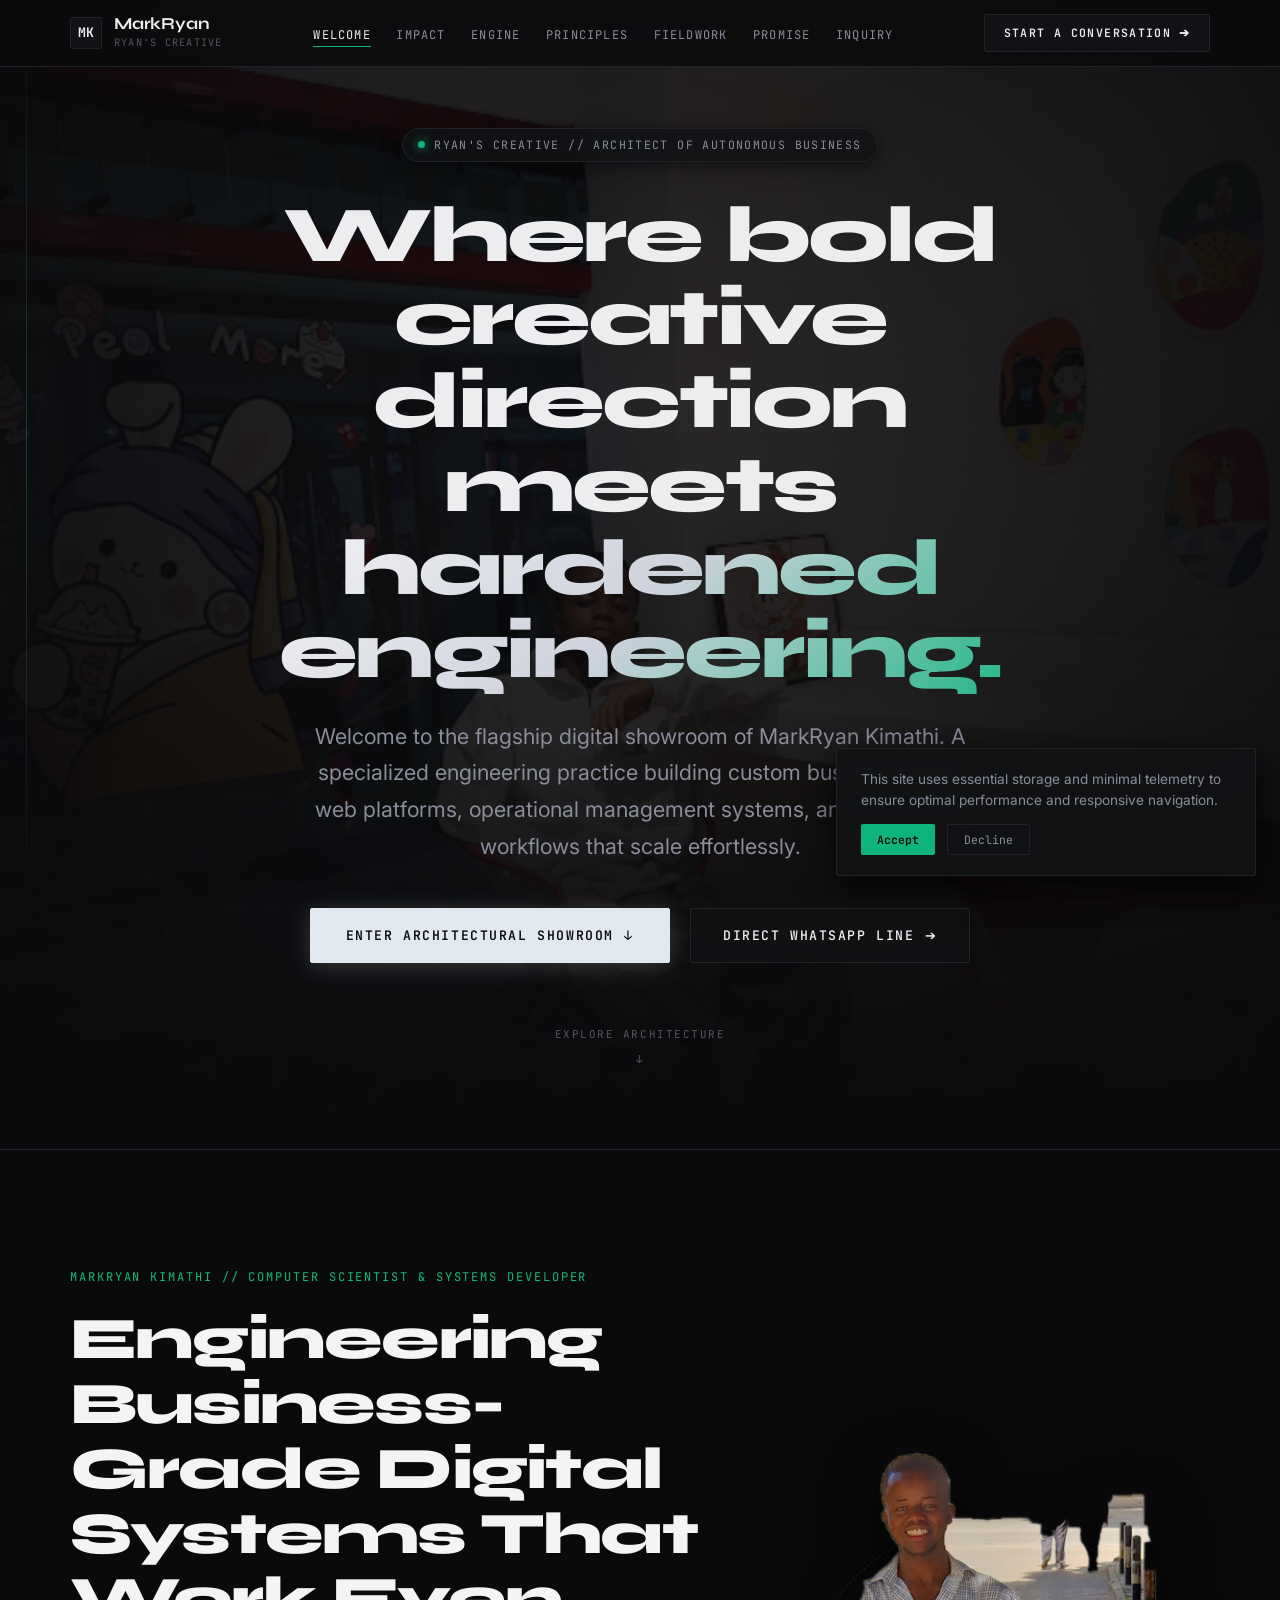
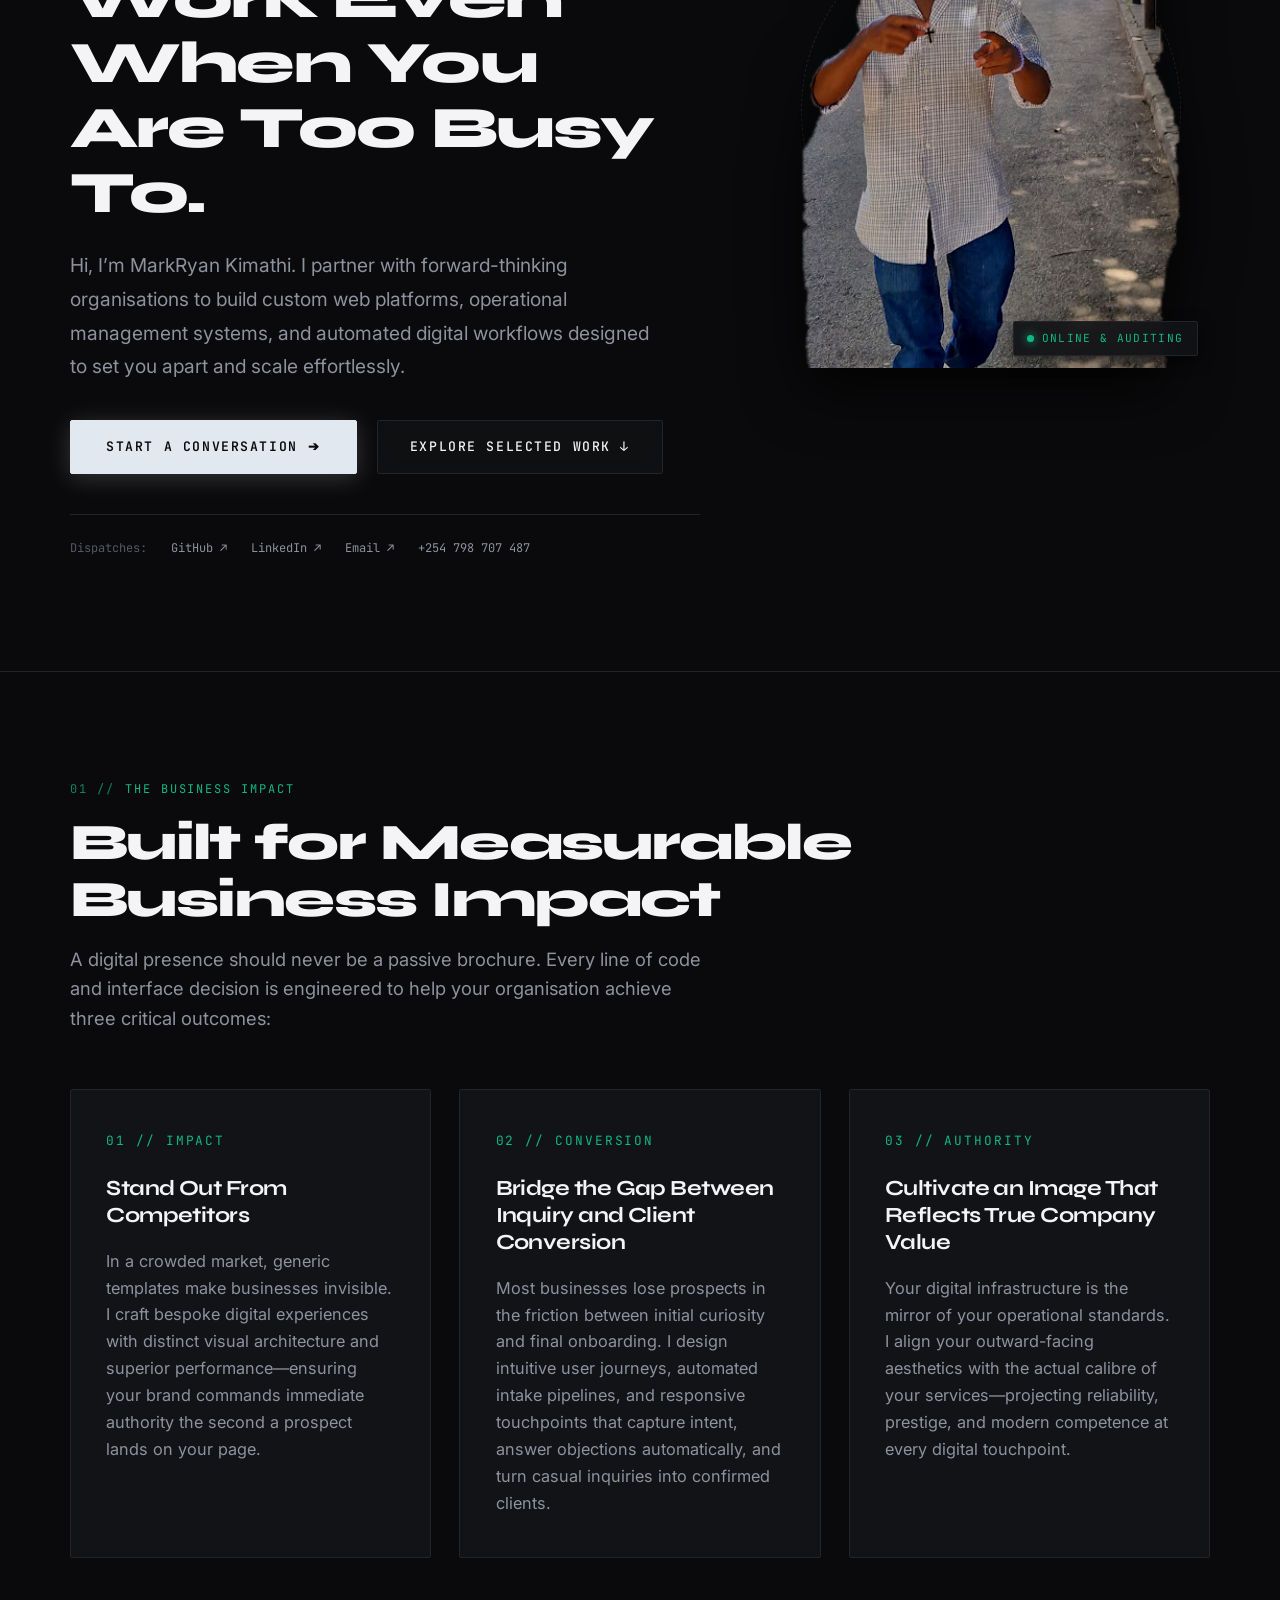
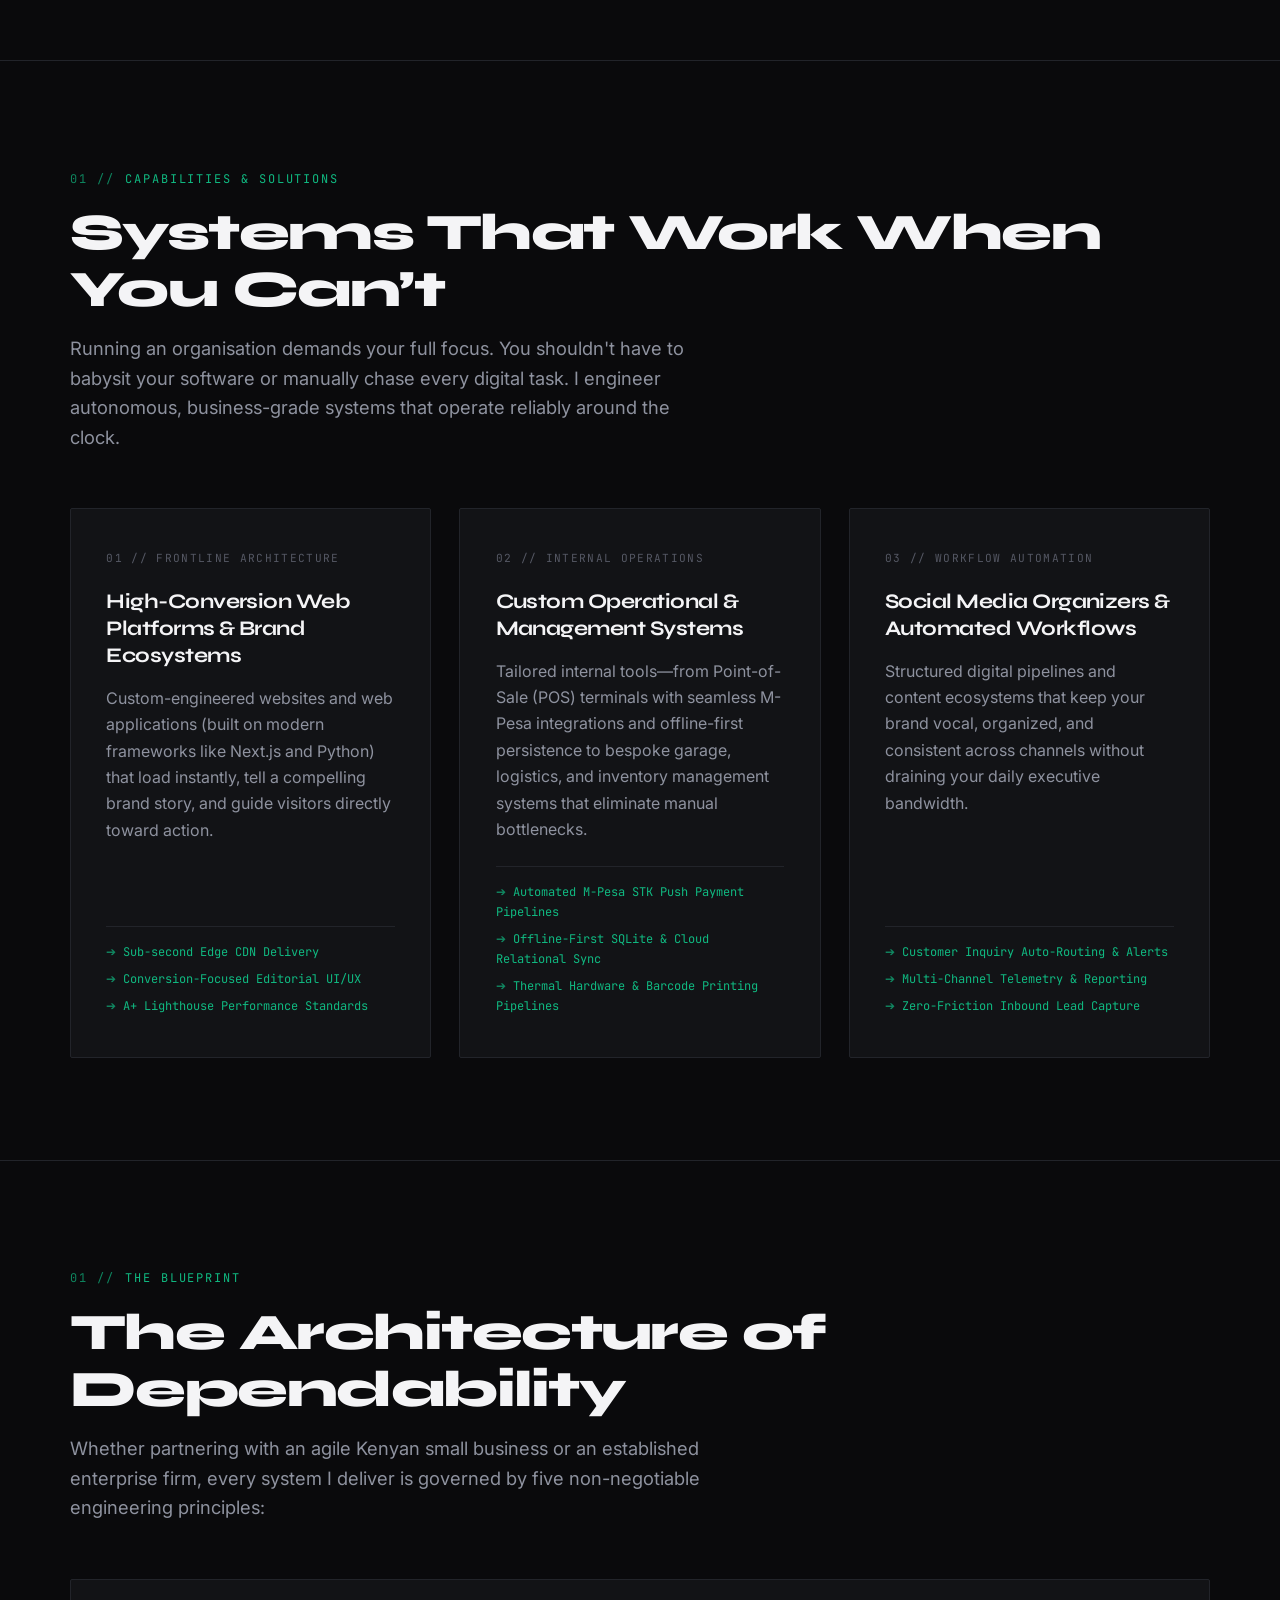
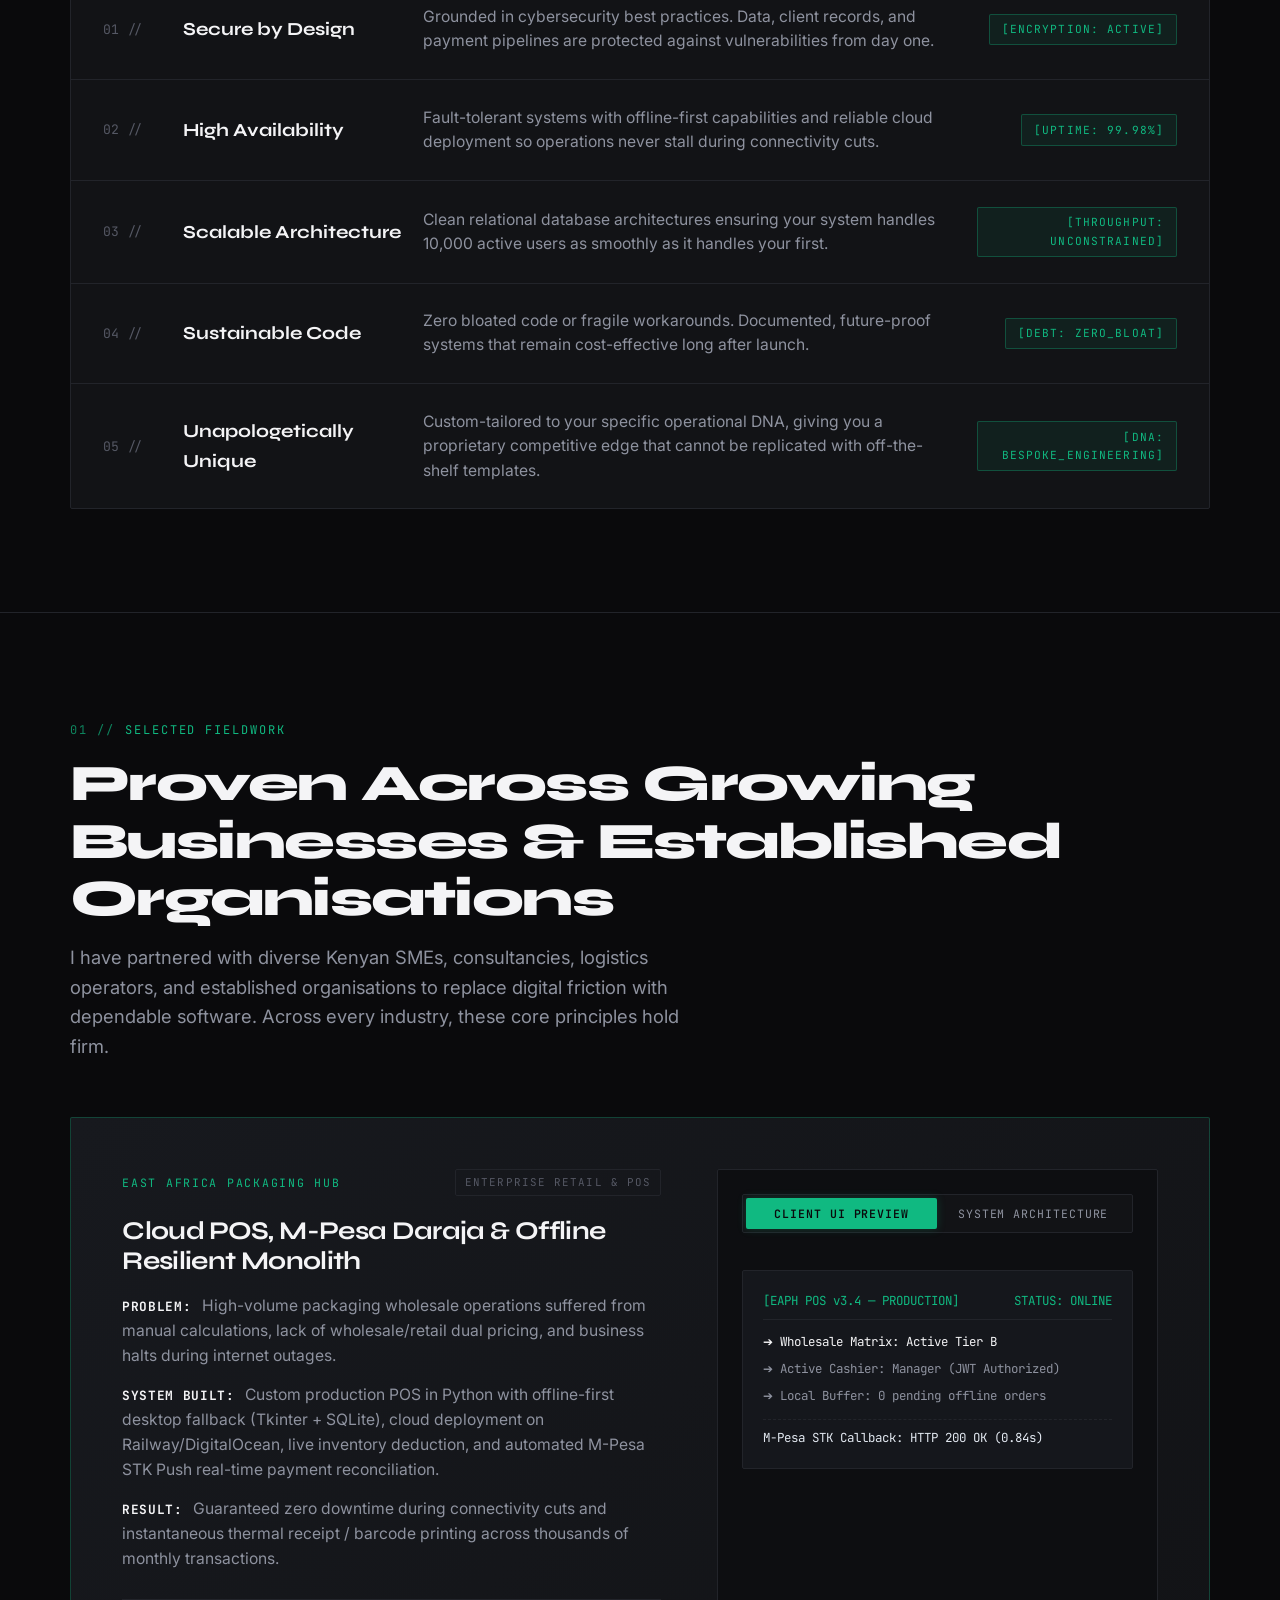
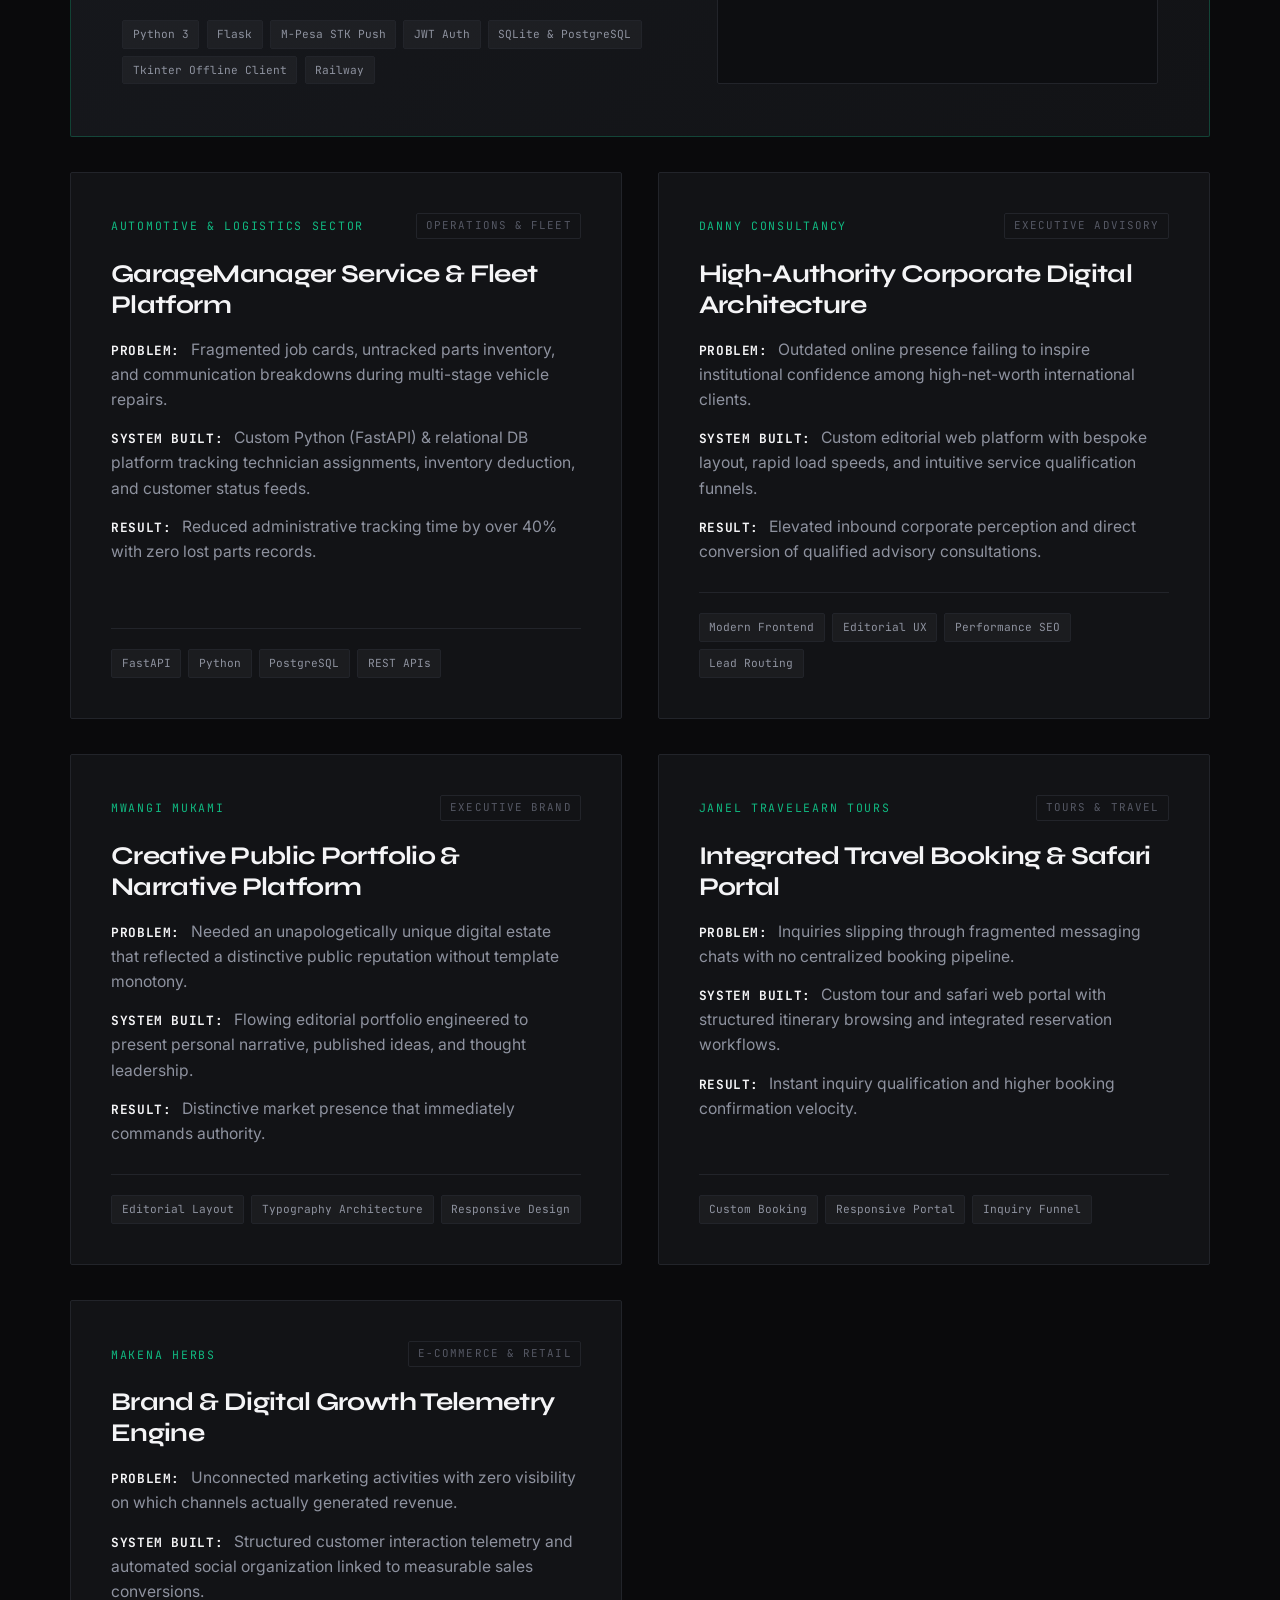
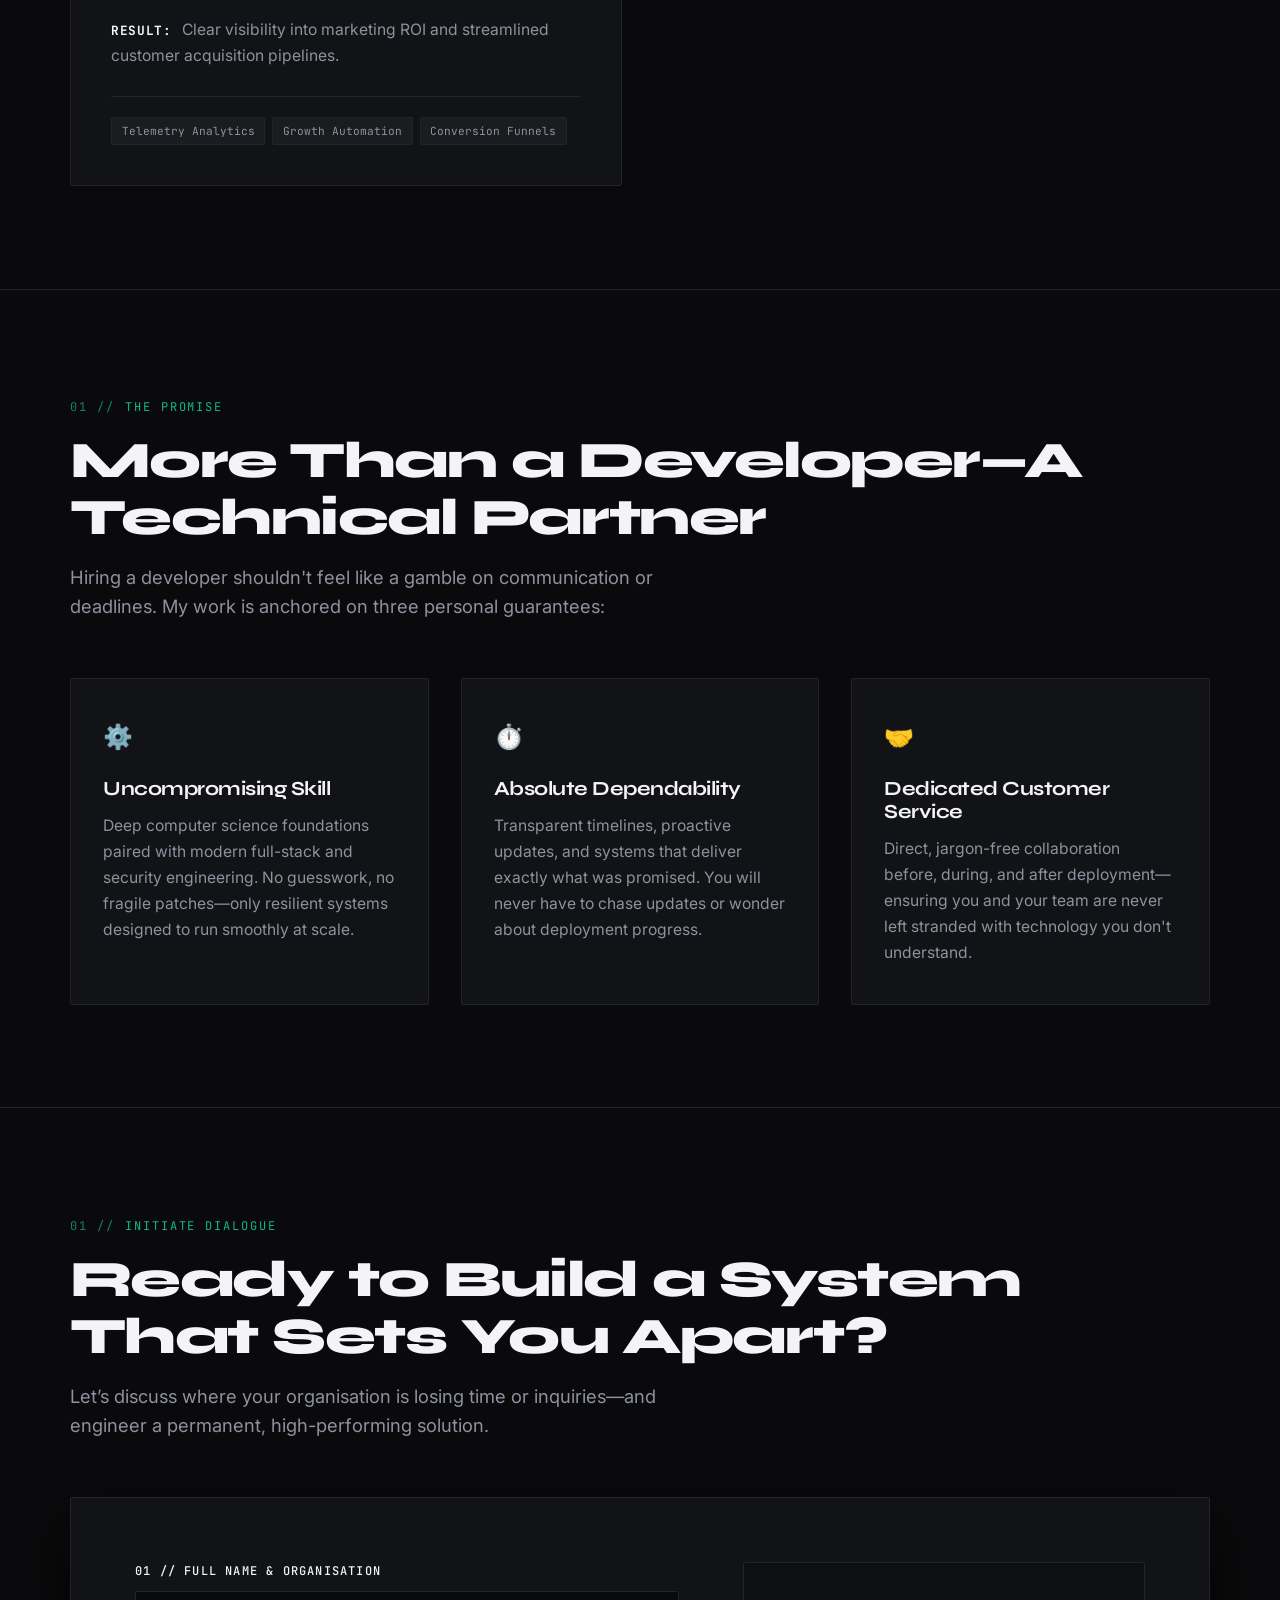
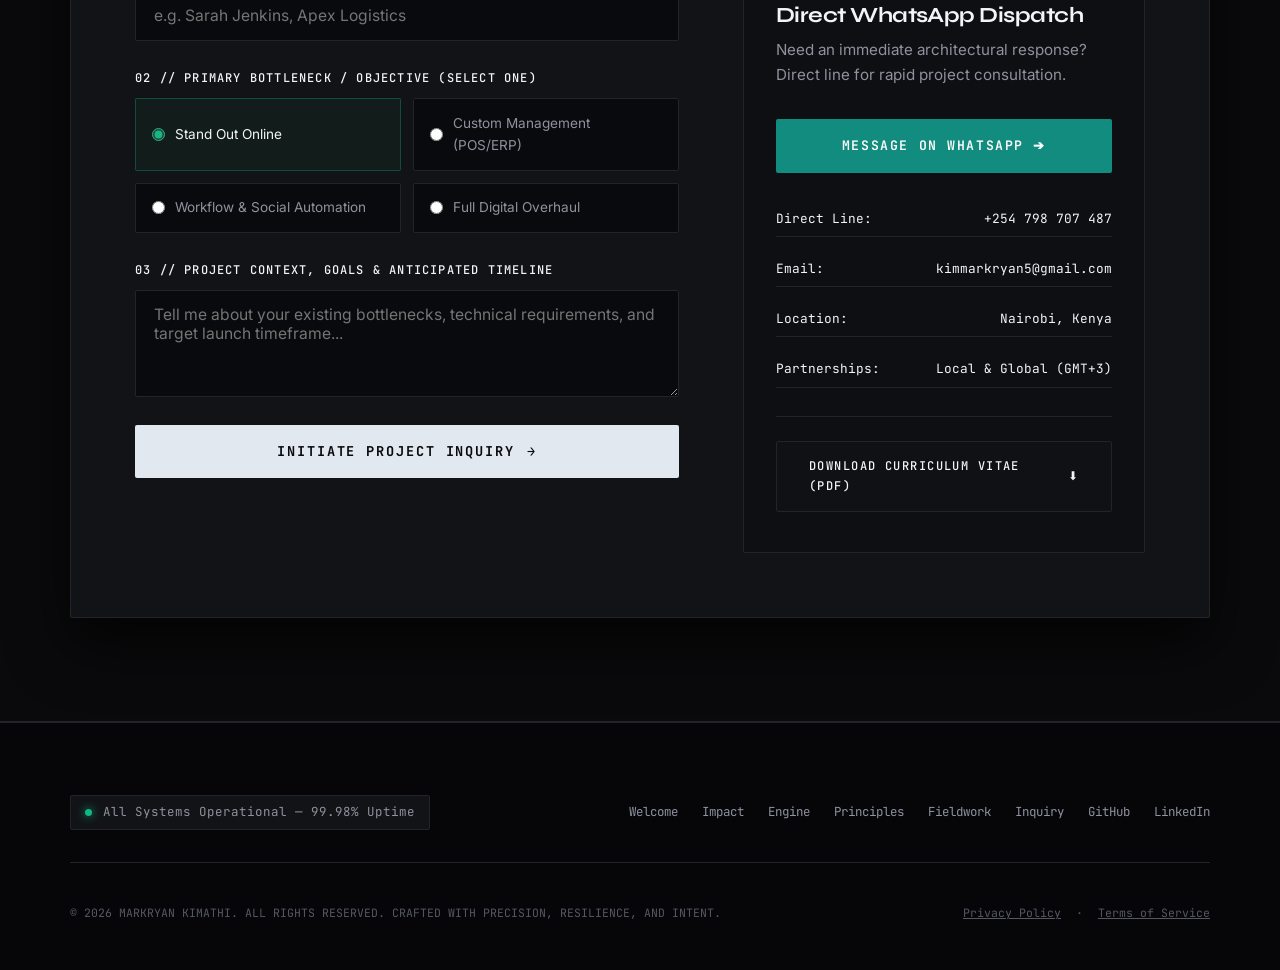
==== commit 41285101: "feat: complete portfolio overhaul with welcome gateway, dark-mode editorial design, and webcheck com" ====
--- a/index.html
+++ b/index.html
@@ -3,640 +3,889 @@
 <head>
   <meta charset="UTF-8" />
   <meta name="viewport" content="width=device-width, initial-scale=1.0" />
-  <title>MarkRyan Kimathi | Software & Data Developer</title>
-  <meta name="description" content="Portfolio of MarkRyan Kimathi – Python Developer, Data Analyst, and Software Developer based in Nairobi, Kenya." />
-  <meta property="og:title" content="MarkRyan Kimathi | Software & Data Developer" />
-  <meta property="og:description" content="Building production Python systems, data-driven platforms, and secure digital solutions in Nairobi, Kenya." />
+  <title>MarkRyan Kimathi — Computer Scientist &amp; Systems Architect | Ryan's Creative</title>
+  
+  <meta name="description" content="Specialized engineering partner building business-grade web platforms, operational management systems, and automated digital workflows in Nairobi, Kenya and globally." />
+  <meta name="author" content="MarkRyan Kimathi" />
+  <meta name="robots" content="index, follow, max-image-preview:large" />
+  <link rel="canonical" href="https://markryan.dev/" />
+  
+  <!-- OpenGraph Metadata -->
   <meta property="og:type" content="website" />
+  <meta property="og:site_name" content="MarkRyan Kimathi — Systems Architect" />
+  <meta property="og:title" content="MarkRyan Kimathi — Computer Scientist &amp; Systems Architect" />
+  <meta property="og:description" content="Where bold creative direction meets hardened engineering. Autonomous business-grade digital systems and resilient infrastructure." />
+  <meta property="og:url" content="https://markryan.dev/" />
+  <meta property="og:image" content="https://markryan.dev/assets/welcome-bg.png" />
+  <meta property="og:image:alt" content="MarkRyan Kimathi in the studio" />
+  <meta property="og:locale" content="en_KE" />
+  
+  <!-- Twitter Card Metadata -->
+  <meta name="twitter:card" content="summary_large_image" />
+  <meta name="twitter:title" content="MarkRyan Kimathi — Computer Scientist &amp; Systems Architect" />
+  <meta name="twitter:description" content="Where bold creative direction meets hardened engineering. Autonomous business-grade digital systems." />
+  <meta name="twitter:image" content="https://markryan.dev/assets/welcome-bg.png" />
+  <meta name="twitter:image:alt" content="MarkRyan Kimathi in the studio" />
+
+  <!-- Favicon -->
+  <link rel="icon" type="image/svg+xml" href="favicon.svg" />
+  
+  <!-- Preconnect & Stylesheets -->
   <link rel="preconnect" href="https://fonts.googleapis.com" />
   <link rel="preconnect" href="https://fonts.gstatic.com" crossorigin />
-  <link href="https://fonts.googleapis.com/css2?family=Outfit:wght@300;400;500;600;700;800;900&family=Inter:wght@300;400;500;600&display=swap" rel="stylesheet" />
   <link rel="stylesheet" href="style.css" />
+
+  <!-- JSON-LD Structured Data Schema (Webcheck Compliance) -->
+  <script type="application/ld+json">
+  {
+    "@context": "https://schema.org",
+    "@graph": [
+      {
+        "@type": "WebSite",
+        "@id": "https://markryan.dev/#site",
+        "name": "MarkRyan Kimathi — Portfolio",
+        "url": "https://markryan.dev/"
+      },
+      {
+        "@type": "Person",
+        "@id": "https://markryan.dev/#me",
+        "name": "MarkRyan Kimathi",
+        "jobTitle": "Computer Scientist, Creative Developer & Systems Architect",
+        "url": "https://markryan.dev/",
+        "email": "kimmarkryan5@gmail.com",
+        "telephone": "+254798707487",
+        "address": {
+          "@type": "PostalAddress",
+          "addressLocality": "Nairobi",
+          "addressCountry": "KE"
+        },
+        "knowsAbout": [
+          "Python Systems Engineering",
+          "Flask & FastAPI Architecture",
+          "Relational Database Design",
+          "Cybersecurity & Defensive Auditing",
+          "Point-of-Sale Infrastructure",
+          "M-Pesa Payment Integration",
+          "High-Conversion Editorial UX"
+        ]
+      },
+      {
+        "@type": "ProfessionalService",
+        "@id": "https://markryan.dev/#business",
+        "name": "Ryan's Creative — MarkRyan Kimathi",
+        "url": "https://markryan.dev/",
+        "telephone": "+254798707487",
+        "email": "kimmarkryan5@gmail.com",
+        "founder": {
+          "@id": "https://markryan.dev/#me"
+        },
+        "address": {
+          "@type": "PostalAddress",
+          "addressLocality": "Nairobi",
+          "addressCountry": "KE"
+        },
+        "areaServed": ["Nairobi", "Kenya", "East Africa", "Global"]
+      }
+    ]
+  }
+  </script>
 </head>
 <body>
 
-  <!-- ======== NAVIGATION ======== -->
-  <nav class="navbar" id="navbar">
-    <div class="nav-container">
-      <a href="#hero" class="nav-logo">MK<span class="dot">.</span></a>
-      <ul class="nav-links" id="nav-links">
-        <li><a href="#about" class="nav-link">About</a></li>
-        <li><a href="#skills" class="nav-link">Skills</a></li>
-        <li><a href="#experience" class="nav-link">Experience</a></li>
-        <li><a href="#projects" class="nav-link">Projects</a></li>
-        <li><a href="#education" class="nav-link">Education</a></li>
-        <li><a href="#contact" class="nav-link">Contact</a></li>
-      </ul>
-      <a href="#contact" class="nav-cta" id="hire-btn">Hire Me</a>
-      <button class="hamburger" id="hamburger" aria-label="Toggle menu">
-        <span></span><span></span><span></span>
-      </button>
+  <!-- Accessible Skip Link -->
+  <a href="#welcome-gateway" class="skip-link">Skip to main content</a>
+
+  <!-- Ambient Grain Overlay -->
+  <div class="ambient-grain" aria-hidden="true"></div>
+
+  <!-- Frank Adwar Style Vertical Progress Tracking Line -->
+  <div class="scroll-line-overlay" aria-hidden="true">
+    <div class="scroll-line-fill" id="scroll-line-fill"></div>
+  </div>
+
+  <!-- ======== TOP ARCHITECTURAL NAVIGATION ======== -->
+  <header class="top-nav" id="top-nav">
+    <div class="container">
+      <div class="top-nav__inner">
+        <a href="#welcome-gateway" class="brand-mark" aria-label="MarkRyan Kimathi Home">
+          <div class="brand-monogram">MK</div>
+          <div class="brand-text-wrap">
+            <span class="brand-name">MarkRyan</span>
+            <span class="brand-studio">Ryan's Creative</span>
+          </div>
+        </a>
+
+        <nav aria-label="Main Navigation">
+          <ul class="nav-links" id="nav-links">
+            <li><a href="#welcome-gateway" class="nav-item-link">Welcome</a></li>
+            <li><a href="#impact" class="nav-item-link">Impact</a></li>
+            <li><a href="#engine" class="nav-item-link">Engine</a></li>
+            <li><a href="#principles" class="nav-item-link">Principles</a></li>
+            <li><a href="#track-record" class="nav-item-link">Fieldwork</a></li>
+            <li><a href="#promise" class="nav-item-link">Promise</a></li>
+            <li><a href="#inquiry-bridge" class="nav-item-link">Inquiry</a></li>
+          </ul>
+        </nav>
+
+        <a href="#inquiry-bridge" class="nav-action-cta">
+          <span>Start a Conversation</span>
+          <span aria-hidden="true">➔</span>
+        </a>
+
+        <button class="mobile-toggle" id="mobile-toggle" aria-label="Toggle Navigation Menu">
+          ☰
+        </button>
+      </div>
     </div>
-  </nav>
-
-  <!-- ======== HERO ======== -->
-  <section class="hero" id="hero">
-    <div class="hero-bg-overlay"></div>
-    <img src="20260316_181531.jpg" alt="MarkRyan Kimathi" class="hero-bg-img" />
-    <div class="hero-content">
-      <div class="hero-badge">Available for Work</div>
-      <h1 class="hero-title">
-        <span class="hero-greeting">Hi, I'm</span>
-        <span class="hero-name">MarkRyan<br/>Kimathi</span>
-      </h1>
-      <p class="hero-subtitle">Python Developer &amp; Data Analyst</p>
-      <p class="hero-location">
-        <svg width="16" height="16" viewBox="0 0 24 24" fill="none" stroke="currentColor" stroke-width="2"><path d="M21 10c0 7-9 13-9 13s-9-6-9-13a9 9 0 0 1 18 0z"/><circle cx="12" cy="10" r="3"/></svg>
-        Westlands, Nairobi, Kenya
-      </p>
-      <div class="hero-actions">
-        <a href="#contact" class="btn-primary" id="contact-btn">Get In Touch</a>
-        <a href="#projects" class="btn-outline" id="projects-btn">View Projects</a>
-      </div>
-      <div class="hero-socials">
-        <a href="https://github.com/macrya" target="_blank" rel="noopener" class="social-link" id="github-link" aria-label="GitHub">
-          <svg width="20" height="20" viewBox="0 0 24 24" fill="currentColor"><path d="M12 0C5.374 0 0 5.373 0 12c0 5.302 3.438 9.8 8.207 11.387.599.111.793-.261.793-.577v-2.234c-3.338.726-4.033-1.416-4.033-1.416-.546-1.387-1.333-1.756-1.333-1.756-1.089-.745.083-.729.083-.729 1.205.084 1.839 1.237 1.839 1.237 1.07 1.834 2.807 1.304 3.492.997.107-.775.418-1.305.762-1.604-2.665-.305-5.467-1.334-5.467-5.931 0-1.311.469-2.381 1.236-3.221-.124-.303-.535-1.524.117-3.176 0 0 1.008-.322 3.301 1.23A11.509 11.509 0 0 1 12 5.803c1.02.005 2.047.138 3.006.404 2.291-1.552 3.297-1.23 3.297-1.23.653 1.653.242 2.874.118 3.176.77.84 1.235 1.911 1.235 3.221 0 4.609-2.807 5.624-5.479 5.921.43.372.823 1.102.823 2.222v3.293c0 .319.192.694.801.576C20.566 21.797 24 17.3 24 12c0-6.627-5.373-12-12-12z"/></svg>
-        </a>
-        <a href="https://www.linkedin.com/in/markryan-kimathi-7a4845363/" target="_blank" rel="noopener" class="social-link" id="linkedin-link" aria-label="LinkedIn">
-          <svg width="20" height="20" viewBox="0 0 24 24" fill="currentColor"><path d="M20.447 20.452h-3.554v-5.569c0-1.328-.027-3.037-1.852-3.037-1.853 0-2.136 1.445-2.136 2.939v5.667H9.351V9h3.414v1.561h.046c.477-.9 1.637-1.85 3.37-1.85 3.601 0 4.267 2.37 4.267 5.455v6.286zM5.337 7.433a2.062 2.062 0 0 1-2.063-2.065 2.064 2.064 0 1 1 2.063 2.065zm1.782 13.019H3.555V9h3.564v11.452zM22.225 0H1.771C.792 0 0 .774 0 1.729v20.542C0 23.227.792 24 1.771 24h20.451C23.2 24 24 23.227 24 22.271V1.729C24 .774 23.2 0 22.222 0h.003z"/></svg>
-        </a>
-        <a href="mailto:kimmarkryan5@gmail.com" class="social-link" id="email-link" aria-label="Email">
-          <svg width="20" height="20" viewBox="0 0 24 24" fill="none" stroke="currentColor" stroke-width="2"><path d="M4 4h16c1.1 0 2 .9 2 2v12c0 1.1-.9 2-2 2H4c-1.1 0-2-.9-2-2V6c0-1.1.9-2 2-2z"/><polyline points="22,6 12,13 2,6"/></svg>
-        </a>
-      </div>
-    </div>
-    <div class="hero-scroll">
-      <span>Scroll</span>
-      <div class="scroll-line"></div>
-    </div>
-  </section>
-
-  <!-- ======== ABOUT ======== -->
-  <section class="about section" id="about">
+  </header>
+
+  <main id="main-content">
+
+    <!-- ======== WELCOME PAGE GATEWAY (STUDIO BACKGROUND) ======== -->
+    <section class="welcome-gateway" id="welcome-gateway">
+      <div class="welcome-gateway__scrim" aria-hidden="true"></div>
+      
+      <div class="container">
+        <div class="welcome-gateway__content reveal-on-scroll">
+          
+          <div class="welcome-status-pill">
+            <span class="status-dot-pulse"></span>
+            <span>Ryan's Creative // Architect of Autonomous Business</span>
+          </div>
+
+          <h1 class="welcome-monumental-title">
+            Where bold creative direction meets
+            <span class="text-highlight">hardened engineering.</span>
+          </h1>
+
+          <p class="welcome-lead-prose">
+            Welcome to the flagship digital showroom of MarkRyan Kimathi. A specialized engineering practice building custom business-grade web platforms, operational management systems, and automated workflows that scale effortlessly.
+          </p>
+
+          <div class="welcome-action-cluster">
+            <a href="#hero" class="btn-primary-titanium">
+              <span>Enter Architectural Showroom</span>
+              <span aria-hidden="true">↓</span>
+            </a>
+            <a
+              href="https://wa.me/254798707487?text=Hello%20MarkRyan%2C%20I%20am%20visiting%20your%20showroom%20and%20would%20like%20to%20discuss%20a%20systems%20partnership."
+              target="_blank"
+              rel="noopener noreferrer"
+              class="btn-outline-subtle"
+            >
+              <span>Direct WhatsApp Line</span>
+              <span aria-hidden="true">➔</span>
+            </a>
+          </div>
+
+          <a href="#hero" class="welcome-scroll-cue" aria-label="Scroll down to portfolio intro">
+            <span>Explore Architecture</span>
+            <span class="scroll-cue-arrow" aria-hidden="true">↓</span>
+          </a>
+
+        </div>
+      </div>
+    </section>
+
+    <!-- ======== 01 // HERO: VALUE PROPOSITION & TRANSPARENT PORTRAIT ======== -->
+    <section class="section hero-section" id="hero">
+      <div class="container">
+        <div class="hero-grid">
+          
+          <div class="hero-content reveal-on-scroll">
+            <div class="hero-eyebrow">
+              <span>MarkRyan Kimathi // Computer Scientist &amp; Systems Developer</span>
+            </div>
+
+            <h2 class="hero-main-title">
+              Engineering Business-Grade Digital Systems That Work Even When You Are Too Busy To.
+            </h2>
+
+            <p class="hero-subheadline">
+              Hi, I’m MarkRyan Kimathi. I partner with forward-thinking organisations to build custom web platforms, operational management systems, and automated digital workflows designed to set you apart and scale effortlessly.
+            </p>
+
+            <div class="hero-action-row">
+              <a href="#inquiry-bridge" class="btn-primary-titanium">
+                <span>Start a Conversation</span>
+                <span aria-hidden="true">➔</span>
+              </a>
+              <a href="#track-record" class="btn-outline-subtle">
+                <span>Explore Selected Work ↓</span>
+              </a>
+            </div>
+
+            <div class="hero-dispatches-bar">
+              <span>Dispatches:</span>
+              <a href="https://github.com/macrya" target="_blank" rel="noopener" class="dispatch-link">GitHub ↗</a>
+              <a href="https://www.linkedin.com/in/markryan-kimathi-7a4845363/" target="_blank" rel="noopener" class="dispatch-link">LinkedIn ↗</a>
+              <a href="mailto:kimmarkryan5@gmail.com" class="dispatch-link">Email ↗</a>
+              <a href="tel:+254798707487" class="dispatch-link">+254 798 707 487</a>
+            </div>
+          </div>
+
+          <!-- Transparent Cutout Portrait next to MarkRyan copy (Frank Adwar Style) -->
+          <div class="hero-portrait-stage reveal-on-scroll">
+            <div class="portrait-halo-ring" aria-hidden="true"></div>
+            <div class="portrait-ambient-glow" aria-hidden="true"></div>
+            
+            <div class="portrait-cutout-wrap">
+              <img
+                src="assets/portrait-cutout-cropped.png"
+                alt="MarkRyan Kimathi smiling and gesturing forward"
+                class="portrait-cutout-img"
+                width="364"
+                height="494"
+              />
+            </div>
+
+            <div class="portrait-status-badge">
+              <span class="status-dot-pulse"></span>
+              <span>Online &amp; Auditing</span>
+            </div>
+          </div>
+
+        </div>
+      </div>
+    </section>
+
+    <!-- ======== 02 // THE BUSINESS IMPACT (WHAT I SOLVE) ======== -->
+    <section class="section" id="impact">
+      <div class="container">
+        
+        <div class="reveal-on-scroll">
+          <span class="section-eyebrow">The Business Impact</span>
+          <h2 class="section-title">Built for Measurable Business Impact</h2>
+          <p class="section-deck">
+            A digital presence should never be a passive brochure. Every line of code and interface decision is engineered to help your organisation achieve three critical outcomes:
+          </p>
+        </div>
+
+        <div class="pillars-grid">
+          
+          <div class="pillar-bento-card reveal-on-scroll">
+            <span class="pillar-counter">01 // IMPACT</span>
+            <h3 class="pillar-heading">Stand Out From Competitors</h3>
+            <p class="pillar-description">
+              In a crowded market, generic templates make businesses invisible. I craft bespoke digital experiences with distinct visual architecture and superior performance—ensuring your brand commands immediate authority the second a prospect lands on your page.
+            </p>
+          </div>
+
+          <div class="pillar-bento-card reveal-on-scroll">
+            <span class="pillar-counter">02 // CONVERSION</span>
+            <h3 class="pillar-heading">Bridge the Gap Between Inquiry and Client Conversion</h3>
+            <p class="pillar-description">
+              Most businesses lose prospects in the friction between initial curiosity and final onboarding. I design intuitive user journeys, automated intake pipelines, and responsive touchpoints that capture intent, answer objections automatically, and turn casual inquiries into confirmed clients.
+            </p>
+          </div>
+
+          <div class="pillar-bento-card reveal-on-scroll">
+            <span class="pillar-counter">03 // AUTHORITY</span>
+            <h3 class="pillar-heading">Cultivate an Image That Reflects True Company Value</h3>
+            <p class="pillar-description">
+              Your digital infrastructure is the mirror of your operational standards. I align your outward-facing aesthetics with the actual calibre of your services—projecting reliability, prestige, and modern competence at every digital touchpoint.
+            </p>
+          </div>
+
+        </div>
+
+      </div>
+    </section>
+
+    <!-- ======== 03 // THE ENGINE: CAPABILITIES & SOLUTIONS ======== -->
+    <section class="section" id="engine">
+      <div class="container">
+        
+        <div class="reveal-on-scroll">
+          <span class="section-eyebrow">Capabilities &amp; Solutions</span>
+          <h2 class="section-title">Systems That Work When You Can’t</h2>
+          <p class="section-deck">
+            Running an organisation demands your full focus. You shouldn't have to babysit your software or manually chase every digital task. I engineer autonomous, business-grade systems that operate reliably around the clock.
+          </p>
+        </div>
+
+        <div class="capabilities-grid">
+          
+          <div class="capability-card reveal-on-scroll">
+            <span class="capability-tag">01 // Frontline Architecture</span>
+            <h3 class="capability-title">High-Conversion Web Platforms &amp; Brand Ecosystems</h3>
+            <p class="capability-body">
+              Custom-engineered websites and web applications (built on modern frameworks like Next.js and Python) that load instantly, tell a compelling brand story, and guide visitors directly toward action.
+            </p>
+            <ul class="capability-deliverables">
+              <li>Sub-second Edge CDN Delivery</li>
+              <li>Conversion-Focused Editorial UI/UX</li>
+              <li>A+ Lighthouse Performance Standards</li>
+            </ul>
+          </div>
+
+          <div class="capability-card reveal-on-scroll">
+            <span class="capability-tag">02 // Internal Operations</span>
+            <h3 class="capability-title">Custom Operational &amp; Management Systems</h3>
+            <p class="capability-body">
+              Tailored internal tools—from Point-of-Sale (POS) terminals with seamless M-Pesa integrations and offline-first persistence to bespoke garage, logistics, and inventory management systems that eliminate manual bottlenecks.
+            </p>
+            <ul class="capability-deliverables">
+              <li>Automated M-Pesa STK Push Payment Pipelines</li>
+              <li>Offline-First SQLite &amp; Cloud Relational Sync</li>
+              <li>Thermal Hardware &amp; Barcode Printing Pipelines</li>
+            </ul>
+          </div>
+
+          <div class="capability-card reveal-on-scroll">
+            <span class="capability-tag">03 // Workflow Automation</span>
+            <h3 class="capability-title">Social Media Organizers &amp; Automated Workflows</h3>
+            <p class="capability-body">
+              Structured digital pipelines and content ecosystems that keep your brand vocal, organized, and consistent across channels without draining your daily executive bandwidth.
+            </p>
+            <ul class="capability-deliverables">
+              <li>Customer Inquiry Auto-Routing &amp; Alerts</li>
+              <li>Multi-Channel Telemetry &amp; Reporting</li>
+              <li>Zero-Friction Inbound Lead Capture</li>
+            </ul>
+          </div>
+
+        </div>
+
+      </div>
+    </section>
+
+    <!-- ======== 04 // 5 CORE ENGINEERING PRINCIPLES ======== -->
+    <section class="section" id="principles">
+      <div class="container">
+        
+        <div class="reveal-on-scroll">
+          <span class="section-eyebrow">The Blueprint</span>
+          <h2 class="section-title">The Architecture of Dependability</h2>
+          <p class="section-deck">
+            Whether partnering with an agile Kenyan small business or an established enterprise firm, every system I deliver is governed by five non-negotiable engineering principles:
+          </p>
+        </div>
+
+        <div class="blueprint-table reveal-on-scroll">
+          
+          <div class="blueprint-row">
+            <span class="bp-number">01 //</span>
+            <span class="bp-title">Secure by Design</span>
+            <span class="bp-text">Grounded in cybersecurity best practices. Data, client records, and payment pipelines are protected against vulnerabilities from day one.</span>
+            <div class="bp-badge-slot">
+              <span class="bp-status-badge">[ENCRYPTION: ACTIVE]</span>
+            </div>
+          </div>
+
+          <div class="blueprint-row">
+            <span class="bp-number">02 //</span>
+            <span class="bp-title">High Availability</span>
+            <span class="bp-text">Fault-tolerant systems with offline-first capabilities and reliable cloud deployment so operations never stall during connectivity cuts.</span>
+            <div class="bp-badge-slot">
+              <span class="bp-status-badge">[UPTIME: 99.98%]</span>
+            </div>
+          </div>
+
+          <div class="blueprint-row">
+            <span class="bp-number">03 //</span>
+            <span class="bp-title">Scalable Architecture</span>
+            <span class="bp-text">Clean relational database architectures ensuring your system handles 10,000 active users as smoothly as it handles your first.</span>
+            <div class="bp-badge-slot">
+              <span class="bp-status-badge">[THROUGHPUT: UNCONSTRAINED]</span>
+            </div>
+          </div>
+
+          <div class="blueprint-row">
+            <span class="bp-number">04 //</span>
+            <span class="bp-title">Sustainable Code</span>
+            <span class="bp-text">Zero bloated code or fragile workarounds. Documented, future-proof systems that remain cost-effective long after launch.</span>
+            <div class="bp-badge-slot">
+              <span class="bp-status-badge">[DEBT: ZERO_BLOAT]</span>
+            </div>
+          </div>
+
+          <div class="blueprint-row">
+            <span class="bp-number">05 //</span>
+            <span class="bp-title">Unapologetically Unique</span>
+            <span class="bp-text">Custom-tailored to your specific operational DNA, giving you a proprietary competitive edge that cannot be replicated with off-the-shelf templates.</span>
+            <div class="bp-badge-slot">
+              <span class="bp-status-badge">[DNA: BESPOKE_ENGINEERING]</span>
+            </div>
+          </div>
+
+        </div>
+
+      </div>
+    </section>
+
+    <!-- ======== 05 // PROVEN TRACK RECORD (SELECTED WORKS) ======== -->
+    <section class="section" id="track-record">
+      <div class="container">
+        
+        <div class="reveal-on-scroll">
+          <span class="section-eyebrow">Selected Fieldwork</span>
+          <h2 class="section-title">Proven Across Growing Businesses &amp; Established Organisations</h2>
+          <p class="section-deck">
+            I have partnered with diverse Kenyan SMEs, consultancies, logistics operators, and established organisations to replace digital friction with dependable software. Across every industry, these core principles hold firm.
+          </p>
+        </div>
+
+        <div class="track-record-grid">
+
+          <!-- 01. EAST AFRICA PACKAGING HUB (FLAGSHIP OPUS WITH ARCHITECTURE TOGGLE) -->
+          <article class="case-study-card case-study-card--flagship reveal-on-scroll">
+            <div>
+              <div class="case-card-header">
+                <span class="case-client">East Africa Packaging Hub</span>
+                <span class="case-sector">Enterprise Retail &amp; POS</span>
+              </div>
+              <h3 class="case-title">Cloud POS, M-Pesa Daraja &amp; Offline Resilient Monolith</h3>
+              
+              <div class="case-problem-solution">
+                <div class="ps-item">
+                  <strong>Problem:</strong> High-volume packaging wholesale operations suffered from manual calculations, lack of wholesale/retail dual pricing, and business halts during internet outages.
+                </div>
+                <div class="ps-item">
+                  <strong>System Built:</strong> Custom production POS in Python with offline-first desktop fallback (Tkinter + SQLite), cloud deployment on Railway/DigitalOcean, live inventory deduction, and automated M-Pesa STK Push real-time payment reconciliation.
+                </div>
+                <div class="ps-item">
+                  <strong>Result:</strong> Guaranteed zero downtime during connectivity cuts and instantaneous thermal receipt / barcode printing across thousands of monthly transactions.
+                </div>
+              </div>
+
+              <div class="case-tech-runes">
+                <span class="rune-pill">Python 3</span>
+                <span class="rune-pill">Flask</span>
+                <span class="rune-pill">M-Pesa STK Push</span>
+                <span class="rune-pill">JWT Auth</span>
+                <span class="rune-pill">SQLite &amp; PostgreSQL</span>
+                <span class="rune-pill">Tkinter Offline Client</span>
+                <span class="rune-pill">Railway</span>
+              </div>
+            </div>
+
+            <!-- Interactive Architecture & UI Toggle (As instructed in Document 1) -->
+            <div class="architecture-toggle-pane">
+              <div class="toggle-switch-bar" role="tablist">
+                <button class="toggle-btn active" id="btn-ui-view" role="tab" aria-selected="true">Client UI Preview</button>
+                <button class="toggle-btn" id="btn-arch-view" role="tab" aria-selected="false">System Architecture</button>
+              </div>
+
+              <div class="toggle-view-content">
+                <!-- View A: Client UI Preview -->
+                <div class="view-panel active" id="panel-ui-view">
+                  <div style="background: #15171C; border: 1px solid var(--border-hairline); padding: 1.25rem; border-radius: var(--radius-sm); font-family: var(--font-mono); font-size: 0.78rem;">
+                    <div style="display: flex; justify-content: space-between; border-bottom: 1px solid var(--border-hairline); padding-bottom: 0.5rem; margin-bottom: 0.75rem; color: var(--accent-emerald);">
+                      <span>[EAPH POS v3.4 — PRODUCTION]</span>
+                      <span>STATUS: ONLINE</span>
+                    </div>
+                    <div style="color: var(--text-primary); margin-bottom: 0.4rem;">➔ Wholesale Matrix: Active Tier B</div>
+                    <div style="color: var(--text-secondary); margin-bottom: 0.4rem;">➔ Active Cashier: Manager (JWT Authorized)</div>
+                    <div style="color: var(--text-secondary); margin-bottom: 0.4rem;">➔ Local Buffer: 0 pending offline orders</div>
+                    <div style="color: var(--accent-titanium); margin-top: 0.75rem; padding-top: 0.5rem; border-top: 1px dashed var(--border-hairline);">
+                      M-Pesa STK Callback: HTTP 200 OK (0.84s)
+                    </div>
+                  </div>
+                </div>
+
+                <!-- View B: System Architecture Flow Diagram -->
+                <div class="view-panel" id="panel-arch-view">
+                  <div class="daraja-flow-diagram">
+                    <div class="flow-step">
+                      <span class="flow-action">1. POS Checkout</span> ➔ Transaction calculated &amp; locked
+                    </div>
+                    <div class="flow-step">
+                      <span class="flow-action">2. Daraja STK Push</span> ➔ Safaricom API triggers customer handset PIN
+                    </div>
+                    <div class="flow-step">
+                      <span class="flow-action">3. Webhook Listener</span> ➔ Verified callback updates inventory &amp; prints thermal receipt
+                    </div>
+                    <div class="flow-step" style="border-left-color: var(--accent-emerald);">
+                      <span class="flow-action">4. Offline Fallback</span> ➔ Blackout triggers instant local SQLite queue sync
+                    </div>
+                  </div>
+                </div>
+              </div>
+            </div>
+          </article>
+
+          <!-- 02. GARAGE MANAGEMENT SYSTEM -->
+          <article class="case-study-card reveal-on-scroll">
+            <div class="case-card-header">
+              <span class="case-client">Automotive &amp; Logistics Sector</span>
+              <span class="case-sector">Operations &amp; Fleet</span>
+            </div>
+            <h3 class="case-title">GarageManager Service &amp; Fleet Platform</h3>
+            <div class="case-problem-solution">
+              <div class="ps-item">
+                <strong>Problem:</strong> Fragmented job cards, untracked parts inventory, and communication breakdowns during multi-stage vehicle repairs.
+              </div>
+              <div class="ps-item">
+                <strong>System Built:</strong> Custom Python (FastAPI) &amp; relational DB platform tracking technician assignments, inventory deduction, and customer status feeds.
+              </div>
+              <div class="ps-item">
+                <strong>Result:</strong> Reduced administrative tracking time by over 40% with zero lost parts records.
+              </div>
+            </div>
+            <div class="case-tech-runes">
+              <span class="rune-pill">FastAPI</span>
+              <span class="rune-pill">Python</span>
+              <span class="rune-pill">PostgreSQL</span>
+              <span class="rune-pill">REST APIs</span>
+            </div>
+          </article>
+
+          <!-- 03. DANNY CONSULTANCY -->
+          <article class="case-study-card reveal-on-scroll">
+            <div class="case-card-header">
+              <span class="case-client">Danny Consultancy</span>
+              <span class="case-sector">Executive Advisory</span>
+            </div>
+            <h3 class="case-title">High-Authority Corporate Digital Architecture</h3>
+            <div class="case-problem-solution">
+              <div class="ps-item">
+                <strong>Problem:</strong> Outdated online presence failing to inspire institutional confidence among high-net-worth international clients.
+              </div>
+              <div class="ps-item">
+                <strong>System Built:</strong> Custom editorial web platform with bespoke layout, rapid load speeds, and intuitive service qualification funnels.
+              </div>
+              <div class="ps-item">
+                <strong>Result:</strong> Elevated inbound corporate perception and direct conversion of qualified advisory consultations.
+              </div>
+            </div>
+            <div class="case-tech-runes">
+              <span class="rune-pill">Modern Frontend</span>
+              <span class="rune-pill">Editorial UX</span>
+              <span class="rune-pill">Performance SEO</span>
+              <span class="rune-pill">Lead Routing</span>
+            </div>
+          </article>
+
+          <!-- 04. MWANGI MUKAMI -->
+          <article class="case-study-card reveal-on-scroll">
+            <div class="case-card-header">
+              <span class="case-client">Mwangi Mukami</span>
+              <span class="case-sector">Executive Brand</span>
+            </div>
+            <h3 class="case-title">Creative Public Portfolio &amp; Narrative Platform</h3>
+            <div class="case-problem-solution">
+              <div class="ps-item">
+                <strong>Problem:</strong> Needed an unapologetically unique digital estate that reflected a distinctive public reputation without template monotony.
+              </div>
+              <div class="ps-item">
+                <strong>System Built:</strong> Flowing editorial portfolio engineered to present personal narrative, published ideas, and thought leadership.
+              </div>
+              <div class="ps-item">
+                <strong>Result:</strong> Distinctive market presence that immediately commands authority.
+              </div>
+            </div>
+            <div class="case-tech-runes">
+              <span class="rune-pill">Editorial Layout</span>
+              <span class="rune-pill">Typography Architecture</span>
+              <span class="rune-pill">Responsive Design</span>
+            </div>
+          </article>
+
+          <!-- 05. JANEL TRAVELEARN TOURS -->
+          <article class="case-study-card reveal-on-scroll">
+            <div class="case-card-header">
+              <span class="case-client">Janel Travelearn Tours</span>
+              <span class="case-sector">Tours &amp; Travel</span>
+            </div>
+            <h3 class="case-title">Integrated Travel Booking &amp; Safari Portal</h3>
+            <div class="case-problem-solution">
+              <div class="ps-item">
+                <strong>Problem:</strong> Inquiries slipping through fragmented messaging chats with no centralized booking pipeline.
+              </div>
+              <div class="ps-item">
+                <strong>System Built:</strong> Custom tour and safari web portal with structured itinerary browsing and integrated reservation workflows.
+              </div>
+              <div class="ps-item">
+                <strong>Result:</strong> Instant inquiry qualification and higher booking confirmation velocity.
+              </div>
+            </div>
+            <div class="case-tech-runes">
+              <span class="rune-pill">Custom Booking</span>
+              <span class="rune-pill">Responsive Portal</span>
+              <span class="rune-pill">Inquiry Funnel</span>
+            </div>
+          </article>
+
+          <!-- 06. MAKENA HERBS -->
+          <article class="case-study-card reveal-on-scroll">
+            <div class="case-card-header">
+              <span class="case-client">Makena Herbs</span>
+              <span class="case-sector">E-Commerce &amp; Retail</span>
+            </div>
+            <h3 class="case-title">Brand &amp; Digital Growth Telemetry Engine</h3>
+            <div class="case-problem-solution">
+              <div class="ps-item">
+                <strong>Problem:</strong> Unconnected marketing activities with zero visibility on which channels actually generated revenue.
+              </div>
+              <div class="ps-item">
+                <strong>System Built:</strong> Structured customer interaction telemetry and automated social organization linked to measurable sales conversions.
+              </div>
+              <div class="ps-item">
+                <strong>Result:</strong> Clear visibility into marketing ROI and streamlined customer acquisition pipelines.
+              </div>
+            </div>
+            <div class="case-tech-runes">
+              <span class="rune-pill">Telemetry Analytics</span>
+              <span class="rune-pill">Growth Automation</span>
+              <span class="rune-pill">Conversion Funnels</span>
+            </div>
+          </article>
+
+        </div>
+
+      </div>
+    </section>
+
+    <!-- ======== 06 // THE PROMISE (CLIENT EXPERIENCE) ======== -->
+    <section class="section" id="promise">
+      <div class="container">
+        
+        <div class="reveal-on-scroll">
+          <span class="section-eyebrow">The Promise</span>
+          <h2 class="section-title">More Than a Developer—A Technical Partner</h2>
+          <p class="section-deck">
+            Hiring a developer shouldn't feel like a gamble on communication or deadlines. My work is anchored on three personal guarantees:
+          </p>
+        </div>
+
+        <div class="promise-grid">
+          
+          <div class="promise-card reveal-on-scroll">
+            <div class="promise-icon" aria-hidden="true">⚙️</div>
+            <h3 class="promise-title">Uncompromising Skill</h3>
+            <p class="promise-text">
+              Deep computer science foundations paired with modern full-stack and security engineering. No guesswork, no fragile patches—only resilient systems designed to run smoothly at scale.
+            </p>
+          </div>
+
+          <div class="promise-card reveal-on-scroll">
+            <div class="promise-icon" aria-hidden="true">⏱️</div>
+            <h3 class="promise-title">Absolute Dependability</h3>
+            <p class="promise-text">
+              Transparent timelines, proactive updates, and systems that deliver exactly what was promised. You will never have to chase updates or wonder about deployment progress.
+            </p>
+          </div>
+
+          <div class="promise-card reveal-on-scroll">
+            <div class="promise-icon" aria-hidden="true">🤝</div>
+            <h3 class="promise-title">Dedicated Customer Service</h3>
+            <p class="promise-text">
+              Direct, jargon-free collaboration before, during, and after deployment—ensuring you and your team are never left stranded with technology you don't understand.
+            </p>
+          </div>
+
+        </div>
+
+      </div>
+    </section>
+
+    <!-- ======== 07 // CALL TO ACTION: THE INQUIRY BRIDGE ======== -->
+    <section class="section" id="inquiry-bridge">
+      <div class="container">
+        
+        <div class="reveal-on-scroll">
+          <span class="section-eyebrow">Initiate Dialogue</span>
+          <h2 class="section-title">Ready to Build a System That Sets You Apart?</h2>
+          <p class="section-deck">
+            Let’s discuss where your organisation is losing time or inquiries—and engineer a permanent, high-performing solution.
+          </p>
+        </div>
+
+        <div class="inquiry-bridge-wrap reveal-on-scroll">
+          <div class="inquiry-grid">
+            
+            <!-- Interactive 3-Step Intake Form -->
+            <form class="inquiry-form" id="inquiry-form" novalidate>
+              
+              <div class="form-group">
+                <label for="client-name" class="form-label">01 // Full Name &amp; Organisation</label>
+                <input
+                  type="text"
+                  id="client-name"
+                  name="name"
+                  class="form-input"
+                  placeholder="e.g. Sarah Jenkins, Apex Logistics"
+                  required
+                />
+              </div>
+
+              <div class="form-group">
+                <label class="form-label">02 // Primary Bottleneck / Objective (Select One)</label>
+                <div class="radio-bottleneck-group">
+                  <label class="radio-custom-label selected">
+                    <input type="radio" name="objective" value="Stand Out Online" checked />
+                    <span>Stand Out Online</span>
+                  </label>
+                  <label class="radio-custom-label">
+                    <input type="radio" name="objective" value="Custom Management System (POS / ERP)" />
+                    <span>Custom Management (POS/ERP)</span>
+                  </label>
+                  <label class="radio-custom-label">
+                    <input type="radio" name="objective" value="Workflow & Social Automation" />
+                    <span>Workflow &amp; Social Automation</span>
+                  </label>
+                  <label class="radio-custom-label">
+                    <input type="radio" name="objective" value="Full Digital Overhaul" />
+                    <span>Full Digital Overhaul</span>
+                  </label>
+                </div>
+              </div>
+
+              <div class="form-group">
+                <label for="project-context" class="form-label">03 // Project Context, Goals &amp; Anticipated Timeline</label>
+                <textarea
+                  id="project-context"
+                  name="context"
+                  rows="4"
+                  class="form-textarea"
+                  placeholder="Tell me about your existing bottlenecks, technical requirements, and target launch timeframe..."
+                  required
+                ></textarea>
+              </div>
+
+              <button type="submit" class="btn-submit-inquiry">
+                <span>Initiate Project Inquiry</span>
+                <span aria-hidden="true">→</span>
+              </button>
+
+              <div id="form-feedback" style="display: none; padding: 0.85rem; font-family: var(--font-mono); font-size: 0.82rem; border-radius: var(--radius-sm);"></div>
+
+            </form>
+
+            <!-- Direct Dispatches Sidecard -->
+            <aside class="inquiry-sidecard">
+              <h3 class="inquiry-sidecard-title">Direct WhatsApp Dispatch</h3>
+              <p class="inquiry-sidecard-deck">
+                Need an immediate architectural response? Direct line for rapid project consultation.
+              </p>
+
+              <a
+                href="https://wa.me/254798707487?text=Hi%20MarkRyan%2C%20I%20have%20an%20inquiry%20regarding%20a%20new%20systems%20project."
+                target="_blank"
+                rel="noopener noreferrer"
+                class="btn-whatsapp-inquiry"
+              >
+                <span>Message on WhatsApp</span>
+                <span aria-hidden="true">➔</span>
+              </a>
+
+              <div class="dispatch-meta-list">
+                <div class="meta-row">
+                  <span>Direct Line:</span>
+                  <a href="tel:+254798707487" class="meta-val">+254 798 707 487</a>
+                </div>
+                <div class="meta-row">
+                  <span>Email:</span>
+                  <a href="mailto:kimmarkryan5@gmail.com" class="meta-val">kimmarkryan5@gmail.com</a>
+                </div>
+                <div class="meta-row">
+                  <span>Location:</span>
+                  <span class="meta-val">Nairobi, Kenya</span>
+                </div>
+                <div class="meta-row">
+                  <span>Partnerships:</span>
+                  <span class="meta-val">Local &amp; Global (GMT+3)</span>
+                </div>
+              </div>
+
+              <div style="margin-top: 1.75rem; padding-top: 1.5rem; border-top: 1px solid var(--border-hairline);">
+                <a href="MarkRyan_Kimathi_Resume.pdf" download="MarkRyan_Kimathi_Resume.pdf" class="btn-outline-subtle" style="width: 100%; justify-content: center; font-size: 0.75rem;">
+                  <span>Download Curriculum Vitae (PDF)</span>
+                  <span aria-hidden="true">⬇</span>
+                </a>
+              </div>
+            </aside>
+
+          </div>
+        </div>
+
+      </div>
+    </section>
+
+  </main>
+
+  <!-- ======== FOOTER & COMPLIANCE ======== -->
+  <footer class="footer-compliance">
     <div class="container">
-      <div class="section-header">
-        <span class="section-tag">Who I Am</span>
-        <h2 class="section-title">About Me</h2>
-      </div>
-      <div class="about-grid">
-        <div class="about-image-wrap">
-          <div class="about-img-frame">
-            <img src="20260316_182041.jpg" alt="MarkRyan Kimathi portrait" class="about-img" />
-            <div class="about-img-badge">
-              <span class="badge-num">2+</span>
-              <span class="badge-label">Years Exp.</span>
-            </div>
-          </div>
-          <div class="about-stats">
-            <div class="stat-card">
-              <span class="stat-num">10+</span>
-              <span class="stat-label">Projects Built</span>
-            </div>
-            <div class="stat-card">
-              <span class="stat-num">4+</span>
-              <span class="stat-label">Tech Stacks</span>
-            </div>
-            <div class="stat-card">
-              <span class="stat-num">5+</span>
-              <span class="stat-label">Certs &amp; Tools</span>
-            </div>
-          </div>
-        </div>
-        <div class="about-text">
-          <h3 class="about-heading">Python Developer, Data Analyst &amp; Security Enthusiast</h3>
-          <p class="about-bio">
-            I'm a self-driven software developer based in <strong>Nairobi, Kenya</strong>, specialising in building production-ready Python systems — from full-featured POS platforms and inventory systems to data automation tools and corporate web solutions.
-          </p>
-          <p class="about-bio">
-            With hands-on experience deploying Flask and FastAPI applications to cloud platforms like Railway, Render and DigitalOcean, I bring practical full-stack depth to every project. I also actively pursue cybersecurity knowledge — using tools like Wireshark and Nmap — and am a member of the <strong>GDG Nairobi</strong> developer community. Currently pursuing my BSc in Computer Science at <strong>Zetech University</strong>.
-          </p>
-          <div class="about-info-grid">
-            <div class="info-item">
-              <span class="info-label">Name</span>
-              <span class="info-value">MarkRyan Kimathi</span>
-            </div>
-            <div class="info-item">
-              <span class="info-label">Location</span>
-              <span class="info-value">Westlands, Nairobi</span>
-            </div>
-            <div class="info-item">
-              <span class="info-label">Email</span>
-              <span class="info-value"><a href="mailto:kimmarkryan5@gmail.com">kimmarkryan5@gmail.com</a></span>
-            </div>
-            <div class="info-item">
-              <span class="info-label">Phone</span>
-              <span class="info-value"><a href="tel:+254798707487">+254 798 707 487</a></span>
-            </div>
-            <div class="info-item">
-              <span class="info-label">Availability</span>
-              <span class="info-value available">Open to Opportunities</span>
-            </div>
-          </div>
-          <a href="MarkRyan_Kimathi_Resume (2).pdf" download class="btn-primary" id="download-cv">
-            <svg width="16" height="16" viewBox="0 0 24 24" fill="none" stroke="currentColor" stroke-width="2"><path d="M21 15v4a2 2 0 0 1-2 2H5a2 2 0 0 1-2-2v-4"/><polyline points="7 10 12 15 17 10"/><line x1="12" y1="15" x2="12" y2="3"/></svg>
-            Download CV
-          </a>
-        </div>
-      </div>
-    </div>
-  </section>
-
-  <!-- ======== SKILLS ======== -->
-  <section class="skills section" id="skills">
-    <div class="container">
-      <div class="section-header">
-        <span class="section-tag">What I Know</span>
-        <h2 class="section-title">Technical Skills</h2>
-      </div>
-      <div class="skills-wrapper">
-        <div class="skills-col">
-          <h3 class="skills-cat-title">
-            <span class="cat-icon">🐍</span> Languages &amp; Frameworks
-          </h3>
-          <div class="skill-list">
-            <div class="skill-item" id="skill-python">
-              <div class="skill-header"><span class="skill-name">Python</span><span class="skill-pct">90%</span></div>
-              <div class="skill-bar"><div class="skill-fill" style="--w:90%"></div></div>
-            </div>
-            <div class="skill-item" id="skill-flask">
-              <div class="skill-header"><span class="skill-name">Flask / FastAPI</span><span class="skill-pct">85%</span></div>
-              <div class="skill-bar"><div class="skill-fill" style="--w:85%"></div></div>
-            </div>
-            <div class="skill-item" id="skill-sql">
-              <div class="skill-header"><span class="skill-name">SQL</span><span class="skill-pct">80%</span></div>
-              <div class="skill-bar"><div class="skill-fill" style="--w:80%"></div></div>
-            </div>
-            <div class="skill-item" id="skill-html">
-              <div class="skill-header"><span class="skill-name">HTML / CSS / JS</span><span class="skill-pct">75%</span></div>
-              <div class="skill-bar"><div class="skill-fill" style="--w:75%"></div></div>
-            </div>
-            <div class="skill-item" id="skill-tkinter">
-              <div class="skill-header"><span class="skill-name">Tkinter / Desktop Apps</span><span class="skill-pct">70%</span></div>
-              <div class="skill-bar"><div class="skill-fill" style="--w:70%"></div></div>
-            </div>
-          </div>
-
-          <h3 class="skills-cat-title" style="margin-top:2rem;">
-            <span class="cat-icon">🔒</span> Security &amp; Networking
-          </h3>
-          <div class="skill-list">
-            <div class="skill-item" id="skill-wireshark">
-              <div class="skill-header"><span class="skill-name">Wireshark</span><span class="skill-pct">70%</span></div>
-              <div class="skill-bar"><div class="skill-fill" style="--w:70%"></div></div>
-            </div>
-            <div class="skill-item" id="skill-nmap">
-              <div class="skill-header"><span class="skill-name">Nmap</span><span class="skill-pct">65%</span></div>
-              <div class="skill-bar"><div class="skill-fill" style="--w:65%"></div></div>
-            </div>
-          </div>
-        </div>
-
-        <div class="skills-col">
-          <h3 class="skills-cat-title">
-            <span class="cat-icon">📊</span> Data &amp; Analytics
-          </h3>
-          <div class="skill-tags">
-            <span class="tag" id="tag-pandas">Pandas</span>
-            <span class="tag" id="tag-numpy">NumPy</span>
-            <span class="tag" id="tag-eda">EDA</span>
-            <span class="tag" id="tag-dataviz">Data Visualization</span>
-            <span class="tag" id="tag-stats">Statistics</span>
-            <span class="tag" id="tag-sklearn">Scikit-learn</span>
-            <span class="tag" id="tag-cleaning">Data Cleaning</span>
-            <span class="tag" id="tag-sqlite">SQLite</span>
-          </div>
-
-          <h3 class="skills-cat-title" style="margin-top:2rem;">
-            <span class="cat-icon">☁️</span> Cloud &amp; Deployment
-          </h3>
-          <div class="skill-tags">
-            <span class="tag" id="tag-railway">Railway</span>
-            <span class="tag" id="tag-render">Render</span>
-            <span class="tag" id="tag-do">DigitalOcean</span>
-            <span class="tag" id="tag-vercel">Vercel</span>
-            <span class="tag" id="tag-git">Git / GitHub</span>
-          </div>
-
-          <h3 class="skills-cat-title" style="margin-top:2rem;">
-            <span class="cat-icon">🛠️</span> Tools &amp; OS
-          </h3>
-          <div class="skill-tags">
-            <span class="tag" id="tag-linux">Linux (Ubuntu / Kali)</span>
-            <span class="tag" id="tag-windows">Windows</span>
-            <span class="tag" id="tag-vscode">VS Code</span>
-            <span class="tag" id="tag-pg">PostgreSQL (Supabase)</span>
-            <span class="tag" id="tag-mysql">MySQL</span>
-            <span class="tag" id="tag-jwt">JWT Auth</span>
-          </div>
-        </div>
-      </div>
-    </div>
-  </section>
-
-  <!-- ======== EXPERIENCE ======== -->
-  <section class="experience section" id="experience">
-    <div class="container">
-      <div class="section-header">
-        <span class="section-tag">Where I've Worked</span>
-        <h2 class="section-title">Work Experience</h2>
-      </div>
-      <div class="timeline">
-
-        <div class="timeline-item" id="exp-eap">
-          <div class="timeline-dot"></div>
-          <div class="timeline-card">
-            <div class="timeline-header">
-              <div>
-                <h3 class="timeline-role">Freelance Software Developer</h3>
-                <p class="timeline-company">East Africa Packaging Hub — Nairobi, Kenya</p>
-              </div>
-              <span class="timeline-date">Sep 2025 – Dec 2025</span>
-            </div>
-            <ul class="timeline-bullets">
-              <li>Designed and built a multi-user cloud POS system to modernize and track daily workflow metrics.</li>
-              <li>Implemented M-Pesa STK Push payment integration for seamless mobile money transactions.</li>
-              <li>Developed JWT-based authentication for secure, role-specific access across all users.</li>
-              <li>Migrated a legacy desktop Tkinter application to a scalable web platform using Flask.</li>
-              <li>Built automated inventory management and detailed sales reporting modules.</li>
-            </ul>
-            <div class="timeline-tags">
-              <span class="tl-tag">Python</span>
-              <span class="tl-tag">Flask</span>
-              <span class="tl-tag">PostgreSQL</span>
-              <span class="tl-tag">M-Pesa STK</span>
-              <span class="tl-tag">JWT Auth</span>
-            </div>
-          </div>
-        </div>
-
-        <div class="timeline-item" id="exp-danny">
-          <div class="timeline-dot"></div>
-          <div class="timeline-card">
-            <div class="timeline-header">
-              <div>
-                <h3 class="timeline-role">Freelance Web Developer</h3>
-                <p class="timeline-company">Danny Consultancy — Nairobi, Kenya</p>
-              </div>
-              <span class="timeline-date">2024 – 2025</span>
-            </div>
-            <ul class="timeline-bullets">
-              <li>Designed and delivered a professional corporate website with full responsive layout and service pages.</li>
-              <li>Integrated contact systems and built client-facing UI with modern web technologies.</li>
-              <li>Maintained and iterated on the platform based on client feedback and business needs.</li>
-            </ul>
-            <div class="timeline-tags">
-              <span class="tl-tag">Python</span>
-              <span class="tl-tag">HTML/CSS</span>
-              <span class="tl-tag">JavaScript</span>
-              <span class="tl-tag">Flask</span>
-            </div>
-          </div>
-        </div>
-
-        <div class="timeline-item" id="exp-makena">
-          <div class="timeline-dot"></div>
-          <div class="timeline-card">
-            <div class="timeline-header">
-              <div>
-                <h3 class="timeline-role">Digital Marketing Agent &amp; Data Analyst</h3>
-                <p class="timeline-company">Makena Herbs — Nairobi, Kenya</p>
-              </div>
-              <span class="timeline-date">2024 – 2025</span>
-            </div>
-            <ul class="timeline-bullets">
-              <li>Managed digital marketing campaigns and analysed performance metrics across social media channels.</li>
-              <li>Built a business automation and e-commerce platform with inventory, order tracking, and customer management modules.</li>
-              <li>Used data analysis to identify sales trends and optimise product listing strategies.</li>
-            </ul>
-            <div class="timeline-tags">
-              <span class="tl-tag">Python</span>
-              <span class="tl-tag">Flask</span>
-              <span class="tl-tag">MySQL</span>
-              <span class="tl-tag">Campaign Analytics</span>
-            </div>
-          </div>
-        </div>
-
-        <div class="timeline-item" id="exp-pace">
-          <div class="timeline-dot"></div>
-          <div class="timeline-card">
-            <div class="timeline-header">
-              <div>
-                <h3 class="timeline-role">Data Analyst / Operations</h3>
-                <p class="timeline-company">Pace Riders Logistics — Nairobi, Kenya</p>
-              </div>
-              <span class="timeline-date">2025</span>
-            </div>
-            <ul class="timeline-bullets">
-              <li>Monitored high-volume logistics operations and compiled formal data reports for management.</li>
-              <li>Investigated operational incidents and identified key trends in security events.</li>
-              <li>Supported access control mechanisms and proactive physical/digital security monitoring using Wireshark and Nmap.</li>
-            </ul>
-            <div class="timeline-tags">
-              <span class="tl-tag">Wireshark</span>
-              <span class="tl-tag">Nmap</span>
-              <span class="tl-tag">Security Monitoring</span>
-              <span class="tl-tag">Data Reporting</span>
-            </div>
-          </div>
-        </div>
-
-        <div class="timeline-item" id="exp-security">
-          <div class="timeline-dot"></div>
-          <div class="timeline-card">
-            <div class="timeline-header">
-              <div>
-                <h3 class="timeline-role">Independent Security Enthusiast</h3>
-                <p class="timeline-company">Self-Directed Practice</p>
-              </div>
-              <span class="timeline-date">2024 – Present</span>
-            </div>
-            <ul class="timeline-bullets">
-              <li>Actively studying network security, ethical hacking, and digital threat analysis through hands-on labs and CTFs.</li>
-              <li>Practical experience with Wireshark packet analysis, Nmap scanning, and Kali Linux tooling.</li>
-              <li>Building operational security knowledge to complement software and data development work.</li>
-            </ul>
-            <div class="timeline-tags">
-              <span class="tl-tag">Kali Linux</span>
-              <span class="tl-tag">Wireshark</span>
-              <span class="tl-tag">Nmap</span>
-              <span class="tl-tag">OpSec</span>
-            </div>
-          </div>
-        </div>
-
-      </div>
-    </div>
-  </section>
-
-  <!-- ======== PROJECTS ======== -->
-  <section class="projects section" id="projects">
-    <div class="container">
-      <div class="section-header">
-        <span class="section-tag">What I've Built</span>
-        <h2 class="section-title">Projects</h2>
-      </div>
-      <div class="projects-grid">
-
-        <div class="project-card featured" id="proj-pos">
-          <div class="project-featured-badge">Featured</div>
-          <div class="project-header">
-            <span class="project-icon">🛒</span>
-            <div class="project-links">
-              <a href="https://github.com/macrya" target="_blank" rel="noopener" aria-label="View on GitHub">
-                <svg width="18" height="18" viewBox="0 0 24 24" fill="currentColor"><path d="M12 0C5.374 0 0 5.373 0 12c0 5.302 3.438 9.8 8.207 11.387.599.111.793-.261.793-.577v-2.234c-3.338.726-4.033-1.416-4.033-1.416-.546-1.387-1.333-1.756-1.333-1.756-1.089-.745.083-.729.083-.729 1.205.084 1.839 1.237 1.839 1.237 1.07 1.834 2.807 1.304 3.492.997.107-.775.418-1.305.762-1.604-2.665-.305-5.467-1.334-5.467-5.931 0-1.311.469-2.381 1.236-3.221-.124-.303-.535-1.524.117-3.176 0 0 1.008-.322 3.301 1.23A11.509 11.509 0 0 1 12 5.803c1.02.005 2.047.138 3.006.404 2.291-1.552 3.297-1.23 3.297-1.23.653 1.653.242 2.874.118 3.176.77.84 1.235 1.911 1.235 3.221 0 4.609-2.807 5.624-5.479 5.921.43.372.823 1.102.823 2.222v3.293c0 .319.192.694.801.576C20.566 21.797 24 17.3 24 12c0-6.627-5.373-12-12-12z"/></svg>
-              </a>
-            </div>
-          </div>
-          <h3 class="project-title">EAPH Cloud POS System</h3>
-          <p class="project-desc">
-            Full-featured multi-user cloud Point of Sale system for East Africa Packaging Hub — featuring M-Pesa STK Push payments, JWT authentication, offline Tkinter fallback, real-time inventory tracking, and automated sales reporting.
-          </p>
-          <div class="project-tech">
-            <span>Python</span><span>Flask</span><span>PostgreSQL</span><span>M-Pesa API</span><span>JWT</span>
-          </div>
-        </div>
-
-        <div class="project-card" id="proj-garage">
-          <div class="project-header">
-            <span class="project-icon">🚗</span>
-            <div class="project-links">
-              <a href="https://github.com/macrya" target="_blank" rel="noopener" aria-label="View on GitHub">
-                <svg width="18" height="18" viewBox="0 0 24 24" fill="currentColor"><path d="M12 0C5.374 0 0 5.373 0 12c0 5.302 3.438 9.8 8.207 11.387.599.111.793-.261.793-.577v-2.234c-3.338.726-4.033-1.416-4.033-1.416-.546-1.387-1.333-1.756-1.333-1.756-1.089-.745.083-.729.083-.729 1.205.084 1.839 1.237 1.839 1.237 1.07 1.834 2.807 1.304 3.492.997.107-.775.418-1.305.762-1.604-2.665-.305-5.467-1.334-5.467-5.931 0-1.311.469-2.381 1.236-3.221-.124-.303-.535-1.524.117-3.176 0 0 1.008-.322 3.301 1.23A11.509 11.509 0 0 1 12 5.803c1.02.005 2.047.138 3.006.404 2.291-1.552 3.297-1.23 3.297-1.23.653 1.653.242 2.874.118 3.176.77.84 1.235 1.911 1.235 3.221 0 4.609-2.807 5.624-5.479 5.921.43.372.823 1.102.823 2.222v3.293c0 .319.192.694.801.576C20.566 21.797 24 17.3 24 12c0-6.627-5.373-12-12-12z"/></svg>
-              </a>
-            </div>
-          </div>
-          <h3 class="project-title">GarageManager System</h3>
-          <p class="project-desc">
-            End-to-end web-based garage management platform for automotive vehicle tracking, service scheduling, and data reporting. Handles multi-vehicle workflows with real-time status dashboards.
-          </p>
-          <div class="project-tech">
-            <span>FastAPI</span><span>PostgreSQL</span><span>Python</span><span>HTML/CSS</span>
-          </div>
-        </div>
-
-        <div class="project-card" id="proj-obd">
-          <div class="project-header">
-            <span class="project-icon">🔌</span>
-            <div class="project-links">
-              <a href="https://github.com/macrya" target="_blank" rel="noopener" aria-label="View on GitHub">
-                <svg width="18" height="18" viewBox="0 0 24 24" fill="currentColor"><path d="M12 0C5.374 0 0 5.373 0 12c0 5.302 3.438 9.8 8.207 11.387.599.111.793-.261.793-.577v-2.234c-3.338.726-4.033-1.416-4.033-1.416-.546-1.387-1.333-1.756-1.333-1.756-1.089-.745.083-.729.083-.729 1.205.084 1.839 1.237 1.839 1.237 1.07 1.834 2.807 1.304 3.492.997.107-.775.418-1.305.762-1.604-2.665-.305-5.467-1.334-5.467-5.931 0-1.311.469-2.381 1.236-3.221-.124-.303-.535-1.524.117-3.176 0 0 1.008-.322 3.301 1.23A11.509 11.509 0 0 1 12 5.803c1.02.005 2.047.138 3.006.404 2.291-1.552 3.297-1.23 3.297-1.23.653 1.653.242 2.874.118 3.176.77.84 1.235 1.911 1.235 3.221 0 4.609-2.807 5.624-5.479 5.921.43.372.823 1.102.823 2.222v3.293c0 .319.192.694.801.576C20.566 21.797 24 17.3 24 12c0-6.627-5.373-12-12-12z"/></svg>
-              </a>
-            </div>
-          </div>
-          <h3 class="project-title">OBD-Reader Tool</h3>
-          <p class="project-desc">
-            Python-based diagnostic tool that interfaces with OBD-II vehicle ports to read live sensor data, decode fault codes, and generate structured diagnostic reports for automotive technicians.
-          </p>
-          <div class="project-tech">
-            <span>Python</span><span>OBD-II</span><span>Tkinter</span><span>Data Parsing</span>
-          </div>
-        </div>
-
-        <div class="project-card" id="proj-finance">
-          <div class="project-header">
-            <span class="project-icon">💰</span>
-            <div class="project-links">
-              <a href="https://github.com/macrya" target="_blank" rel="noopener" aria-label="View on GitHub">
-                <svg width="18" height="18" viewBox="0 0 24 24" fill="currentColor"><path d="M12 0C5.374 0 0 5.373 0 12c0 5.302 3.438 9.8 8.207 11.387.599.111.793-.261.793-.577v-2.234c-3.338.726-4.033-1.416-4.033-1.416-.546-1.387-1.333-1.756-1.333-1.756-1.089-.745.083-.729.083-.729 1.205.084 1.839 1.237 1.839 1.237 1.07 1.834 2.807 1.304 3.492.997.107-.775.418-1.305.762-1.604-2.665-.305-5.467-1.334-5.467-5.931 0-1.311.469-2.381 1.236-3.221-.124-.303-.535-1.524.117-3.176 0 0 1.008-.322 3.301 1.23A11.509 11.509 0 0 1 12 5.803c1.02.005 2.047.138 3.006.404 2.291-1.552 3.297-1.23 3.297-1.23.653 1.653.242 2.874.118 3.176.77.84 1.235 1.911 1.235 3.221 0 4.609-2.807 5.624-5.479 5.921.43.372.823 1.102.823 2.222v3.293c0 .319.192.694.801.576C20.566 21.797 24 17.3 24 12c0-6.627-5.373-12-12-12z"/></svg>
-              </a>
-            </div>
-          </div>
-          <h3 class="project-title">FinanceTracker</h3>
-          <p class="project-desc">
-            Personal and business finance tracking application with expense categorisation, budget management, visual analytics, and recurring transaction management built on a lightweight Python stack.
-          </p>
-          <div class="project-tech">
-            <span>Python</span><span>Flask</span><span>SQLite</span><span>Chart.js</span>
-          </div>
-        </div>
-
-      </div>
-      <div class="projects-cta">
-        <a href="https://github.com/macrya" target="_blank" rel="noopener" class="btn-outline" id="github-more">
-          View More on GitHub
-          <svg width="16" height="16" viewBox="0 0 24 24" fill="none" stroke="currentColor" stroke-width="2"><line x1="5" y1="12" x2="19" y2="12"/><polyline points="12 5 19 12 12 19"/></svg>
-        </a>
-      </div>
-    </div>
-  </section>
-
-  <!-- ======== EDUCATION ======== -->
-  <section class="education section" id="education">
-    <div class="container">
-      <div class="section-header">
-        <span class="section-tag">Academic Background</span>
-        <h2 class="section-title">Education &amp; Certifications</h2>
-      </div>
-      <div class="edu-grid">
-
-        <div class="edu-card" id="edu-zetech">
-          <div class="edu-icon-wrap">
-            <span class="edu-icon">🎓</span>
-          </div>
-          <div class="edu-content">
-            <h3 class="edu-degree">BSc in Computer Science <span class="edu-status">In Progress</span></h3>
-            <p class="edu-inst">Zetech University — Nairobi, Kenya</p>
-            <p class="edu-note">Currently pursuing BSc Computer Science. Previously completed Diploma in Computer Science (Awaiting Graduation).</p>
-          </div>
-        </div>
-
-        <div class="edu-card" id="edu-jkuat">
-          <div class="edu-icon-wrap">
-            <span class="edu-icon">📜</span>
-          </div>
-          <div class="edu-content">
-            <h3 class="edu-degree">Python &amp; Programming Bootcamp Certificate</h3>
-            <p class="edu-inst">Jomo Kenyatta University of Agriculture and Technology (JKUAT)</p>
-            <p class="edu-note">Jan 2024 – Mar 2024</p>
-          </div>
-        </div>
-
-        <div class="edu-card" id="edu-gdg">
-          <div class="edu-icon-wrap">
-            <span class="edu-icon">🌍</span>
-          </div>
-          <div class="edu-content">
-            <h3 class="edu-degree">Active Member – GDG Nairobi</h3>
-            <p class="edu-inst">Google Developer Group (GDG) Nairobi</p>
-            <p class="edu-note">Active participant in developer community events and workshops across Nairobi.</p>
-          </div>
-        </div>
-
-        <div class="edu-card" id="edu-security">
-          <div class="edu-icon-wrap">
-            <span class="edu-icon">🔐</span>
-          </div>
-          <div class="edu-content">
-            <h3 class="edu-degree">Network Security Auditing</h3>
-            <p class="edu-inst">Hands-on Cybersecurity Credentials</p>
-            <p class="edu-note">Practical certification using Wireshark &amp; Nmap for network security analysis and auditing. Supplemented with Kali Linux CTF practice.</p>
-          </div>
-        </div>
-
-      </div>
-    </div>
-  </section>
-
-  <!-- ======== CONTACT ======== -->
-  <section class="contact section" id="contact">
-    <div class="container">
-      <div class="section-header">
-        <span class="section-tag">Let's Connect</span>
-        <h2 class="section-title">Get In Touch</h2>
-        <p class="section-subtitle">Have a project in mind or want to hire me? I'm just a message away.</p>
-      </div>
-      <div class="contact-grid contact-grid-new">
-        <!-- Info cards column -->
-        <div class="contact-info">
-          <div class="contact-card" id="contact-phone">
-            <div class="contact-card-icon">
-              <svg width="22" height="22" viewBox="0 0 24 24" fill="none" stroke="currentColor" stroke-width="2"><path d="M22 16.92v3a2 2 0 0 1-2.18 2 19.79 19.79 0 0 1-8.63-3.07A19.5 19.5 0 0 1 4.69 12 19.79 19.79 0 0 1 1.61 3.42A2 2 0 0 1 3.58 1h3a2 2 0 0 1 2 1.72 12.84 12.84 0 0 0 .7 2.81 2 2 0 0 1-.45 2.11L8.09 9a16 16 0 0 0 6.91 6.91l1.27-1.27a2 2 0 0 1 2.11-.45 12.84 12.84 0 0 0 2.81.7A2 2 0 0 1 22 16.92z"/></svg>
-            </div>
-            <div>
-              <span class="contact-label">Phone / WhatsApp</span>
-              <a href="tel:+254798707487" class="contact-value">+254 798 707 487</a>
-            </div>
-          </div>
-          <div class="contact-card" id="contact-email">
-            <div class="contact-card-icon">
-              <svg width="22" height="22" viewBox="0 0 24 24" fill="none" stroke="currentColor" stroke-width="2"><path d="M4 4h16c1.1 0 2 .9 2 2v12c0 1.1-.9 2-2 2H4c-1.1 0-2-.9-2-2V6c0-1.1.9-2 2-2z"/><polyline points="22,6 12,13 2,6"/></svg>
-            </div>
-            <div>
-              <span class="contact-label">Email</span>
-              <a href="mailto:kimmarkryan5@gmail.com" class="contact-value">kimmarkryan5@gmail.com</a>
-            </div>
-          </div>
-          <div class="contact-card" id="contact-location">
-            <div class="contact-card-icon">
-              <svg width="22" height="22" viewBox="0 0 24 24" fill="none" stroke="currentColor" stroke-width="2"><path d="M21 10c0 7-9 13-9 13s-9-6-9-13a9 9 0 0 1 18 0z"/><circle cx="12" cy="10" r="3"/></svg>
-            </div>
-            <div>
-              <span class="contact-label">Location</span>
-              <span class="contact-value">Westlands, Nairobi, Kenya</span>
-            </div>
-          </div>
-          <div class="contact-social-row">
-            <a href="https://github.com/macrya" target="_blank" rel="noopener" class="social-btn" id="gh-contact">
-              <svg width="20" height="20" viewBox="0 0 24 24" fill="currentColor"><path d="M12 0C5.374 0 0 5.373 0 12c0 5.302 3.438 9.8 8.207 11.387.599.111.793-.261.793-.577v-2.234c-3.338.726-4.033-1.416-4.033-1.416-.546-1.387-1.333-1.756-1.333-1.756-1.089-.745.083-.729.083-.729 1.205.084 1.839 1.237 1.839 1.237 1.07 1.834 2.807 1.304 3.492.997.107-.775.418-1.305.762-1.604-2.665-.305-5.467-1.334-5.467-5.931 0-1.311.469-2.381 1.236-3.221-.124-.303-.535-1.524.117-3.176 0 0 1.008-.322 3.301 1.23A11.509 11.509 0 0 1 12 5.803c1.02.005 2.047.138 3.006.404 2.291-1.552 3.297-1.23 3.297-1.23.653 1.653.242 2.874.118 3.176.77.84 1.235 1.911 1.235 3.221 0 4.609-2.807 5.624-5.479 5.921.43.372.823 1.102.823 2.222v3.293c0 .319.192.694.801.576C20.566 21.797 24 17.3 24 12c0-6.627-5.373-12-12-12z"/></svg>
-              GitHub
-            </a>
-            <a href="https://www.linkedin.com/in/markryan-kimathi-7a4845363/" target="_blank" rel="noopener" class="social-btn" id="li-contact">
-              <svg width="20" height="20" viewBox="0 0 24 24" fill="currentColor"><path d="M20.447 20.452h-3.554v-5.569c0-1.328-.027-3.037-1.852-3.037-1.853 0-2.136 1.445-2.136 2.939v5.667H9.351V9h3.414v1.561h.046c.477-.9 1.637-1.85 3.37-1.85 3.601 0 4.267 2.37 4.267 5.455v6.286zM5.337 7.433a2.062 2.062 0 0 1-2.063-2.065 2.064 2.064 0 1 1 2.063 2.065zm1.782 13.019H3.555V9h3.564v11.452zM22.225 0H1.771C.792 0 0 .774 0 1.729v20.542C0 23.227.792 24 1.771 24h20.451C23.2 24 24 23.227 24 22.271V1.729C24 .774 23.2 0 22.222 0h.003z"/></svg>
-              LinkedIn
-            </a>
-          </div>
-        </div>
-
-        <!-- WhatsApp CTA panel -->
-        <div class="whatsapp-panel" id="whatsapp-panel">
-          <div class="wa-glow-ring"></div>
-          <div class="wa-icon-wrap">
-            <svg xmlns="http://www.w3.org/2000/svg" viewBox="0 0 48 48" width="64" height="64">
-              <path fill="#fff" d="M4.9 43.3l2.7-9.9C5.9 30.7 5 27.4 5 24 5 13.5 13.5 5 24 5s19 8.5 19 19-8.5 19-19 19c-3.3 0-6.4-.9-9.1-2.4L4.9 43.3z"/>
-              <path fill="#25D366" d="M24 7c-9.4 0-17 7.6-17 17 0 3.1.9 6.1 2.4 8.6L7.6 41l8.6-1.8C18.6 40.6 21.2 41 24 41c9.4 0 17-7.6 17-17S33.4 7 24 7z"/>
-              <path fill="#fff" d="M35.2 31.2c-.4 1.1-2.1 2.1-2.9 2.2-.8.1-1.5.4-5.1-1.1-4.3-1.7-7-6.1-7.2-6.4-.2-.3-1.6-2.1-1.6-4s1-3 1.4-3.4c.4-.4.8-.5 1.1-.5h.8c.3 0 .6.1.9.7l1.2 3c.1.3.1.6-.1.9l-.7 1c-.2.2-.2.5-.1.7.5.8 1.2 1.8 2.1 2.6.9.8 2 1.4 2.8 1.8.3.1.5.1.7-.1l1-1.1c.3-.3.6-.4.9-.3l3 1.3c.3.1.7.3.7.7v1.8z"/>
-            </svg>
-          </div>
-          <h3 class="wa-title">Chat on WhatsApp</h3>
-          <p class="wa-subtitle">I'm available for freelance projects, collaborations, and opportunities. Drop me a message and I'll reply promptly!</p>
-          <a
-            href="https://wa.me/254798707487?text=Hi%20MarkRyan%2C%20I%20saw%20your%20portfolio%20and%20would%20like%20to%20connect!"
-            target="_blank"
-            rel="noopener noreferrer"
-            class="wa-btn"
-            id="whatsapp-btn"
-          >
-            <svg xmlns="http://www.w3.org/2000/svg" viewBox="0 0 48 48" width="22" height="22">
-              <path fill="#fff" d="M4.9 43.3l2.7-9.9C5.9 30.7 5 27.4 5 24 5 13.5 13.5 5 24 5s19 8.5 19 19-8.5 19-19 19c-3.3 0-6.4-.9-9.1-2.4L4.9 43.3z"/>
-              <path fill="#25D366" d="M24 7c-9.4 0-17 7.6-17 17 0 3.1.9 6.1 2.4 8.6L7.6 41l8.6-1.8C18.6 40.6 21.2 41 24 41c9.4 0 17-7.6 17-17S33.4 7 24 7z"/>
-              <path fill="#fff" d="M35.2 31.2c-.4 1.1-2.1 2.1-2.9 2.2-.8.1-1.5.4-5.1-1.1-4.3-1.7-7-6.1-7.2-6.4-.2-.3-1.6-2.1-1.6-4s1-3 1.4-3.4c.4-.4.8-.5 1.1-.5h.8c.3 0 .6.1.9.7l1.2 3c.1.3.1.6-.1.9l-.7 1c-.2.2-.2.5-.1.7.5.8 1.2 1.8 2.1 2.6.9.8 2 1.4 2.8 1.8.3.1.5.1.7-.1l1-1.1c.3-.3.6-.4.9-.3l3 1.3c.3.1.7.3.7.7v1.8z"/>
-            </svg>
-            Message Me on WhatsApp
-          </a>
-          <p class="wa-number">+254 798 707 487</p>
-          <div class="wa-note">
-            <span class="wa-dot"></span>
-            Typically replies within a few hours
-          </div>
-        </div>
-      </div>
-
-      <!-- Floating WhatsApp bubble (always visible) -->
-      <a
-        href="https://wa.me/254798707487?text=Hi%20MarkRyan%2C%20I%20saw%20your%20portfolio%20and%20would%20like%20to%20connect!"
-        target="_blank"
-        rel="noopener noreferrer"
-        class="wa-float"
-        id="wa-float"
-        aria-label="Chat on WhatsApp"
-        title="Chat on WhatsApp"
-      >
-        <svg xmlns="http://www.w3.org/2000/svg" viewBox="0 0 48 48" width="30" height="30">
-          <path fill="#fff" d="M4.9 43.3l2.7-9.9C5.9 30.7 5 27.4 5 24 5 13.5 13.5 5 24 5s19 8.5 19 19-8.5 19-19 19c-3.3 0-6.4-.9-9.1-2.4L4.9 43.3z"/>
-          <path fill="#25D366" d="M24 7c-9.4 0-17 7.6-17 17 0 3.1.9 6.1 2.4 8.6L7.6 41l8.6-1.8C18.6 40.6 21.2 41 24 41c9.4 0 17-7.6 17-17S33.4 7 24 7z"/>
-          <path fill="#fff" d="M35.2 31.2c-.4 1.1-2.1 2.1-2.9 2.2-.8.1-1.5.4-5.1-1.1-4.3-1.7-7-6.1-7.2-6.4-.2-.3-1.6-2.1-1.6-4s1-3 1.4-3.4c.4-.4.8-.5 1.1-.5h.8c.3 0 .6.1.9.7l1.2 3c.1.3.1.6-.1.9l-.7 1c-.2.2-.2.5-.1.7.5.8 1.2 1.8 2.1 2.6.9.8 2 1.4 2.8 1.8.3.1.5.1.7-.1l1-1.1c.3-.3.6-.4.9-.3l3 1.3c.3.1.7.3.7.7v1.8z"/>
-        </svg>
-        <span class="wa-float-label">Chat</span>
-      </a>
-    </div>
-  </section>
-
-  <!-- ======== FOOTER ======== -->
-  <footer class="footer">
-    <div class="container">
-      <div class="footer-inner">
-        <p class="footer-brand">MarkRyan Kimathi</p>
-        <p class="footer-tagline">Python Developer · Data Analyst · Nairobi, Kenya</p>
-        <div class="footer-links">
-          <a href="https://github.com/macrya" target="_blank" rel="noopener" id="footer-gh">GitHub</a>
-          <a href="https://www.linkedin.com/in/markryan-kimathi-7a4845363/" target="_blank" rel="noopener" id="footer-li">LinkedIn</a>
-          <a href="mailto:kimmarkryan5@gmail.com" id="footer-email">Email</a>
-        </div>
-        <p class="footer-copy">&copy; 2026 MarkRyan Kimathi. All rights reserved.</p>
-      </div>
+      
+      <div class="footer-top-row">
+        <div class="footer-uptime-badge">
+          <span class="status-dot-pulse"></span>
+          <span>All Systems Operational — 99.98% Uptime</span>
+        </div>
+
+        <ul class="footer-nav-links">
+          <li><a href="#welcome-gateway">Welcome</a></li>
+          <li><a href="#impact">Impact</a></li>
+          <li><a href="#engine">Engine</a></li>
+          <li><a href="#principles">Principles</a></li>
+          <li><a href="#track-record">Fieldwork</a></li>
+          <li><a href="#inquiry-bridge">Inquiry</a></li>
+          <li><a href="https://github.com/macrya" target="_blank" rel="noopener">GitHub</a></li>
+          <li><a href="https://www.linkedin.com/in/markryan-kimathi-7a4845363/" target="_blank" rel="noopener">LinkedIn</a></li>
+        </ul>
+      </div>
+
+      <div class="footer-bottom-row">
+        <span>© 2026 MarkRyan Kimathi. All rights reserved. Crafted with precision, resilience, and intent.</span>
+        <div>
+          <button class="btn-cookie-decline" id="open-privacy-btn" style="border: none; padding: 0; color: var(--text-dim); text-decoration: underline; cursor: pointer;">Privacy Policy</button>
+          <span style="margin: 0 0.5rem;">·</span>
+          <button class="btn-cookie-decline" id="open-terms-btn" style="border: none; padding: 0; color: var(--text-dim); text-decoration: underline; cursor: pointer;">Terms of Service</button>
+        </div>
+      </div>
+
     </div>
   </footer>
+
+  <!-- ======== WEBCHECK COMPLIANCE: PRIVACY POLICY MODAL ======== -->
+  <div class="legal-modal" id="modal-privacy" role="dialog" aria-modal="true" aria-labelledby="privacy-title">
+    <div class="legal-modal-box">
+      <button class="modal-close-btn" id="close-privacy-btn" aria-label="Close Privacy Modal">✕</button>
+      <h3 id="privacy-title" style="font-size: 1.4rem; margin-bottom: 1rem; color: var(--text-primary);">Privacy Policy</h3>
+      <p style="font-size: 0.95rem; line-height: 1.6; margin-bottom: 1rem;">
+        Effective Date: October 2026. This portfolio website is operated by MarkRyan Kimathi (Ryan's Creative), Nairobi, Kenya.
+      </p>
+      <p style="font-size: 0.95rem; line-height: 1.6; margin-bottom: 1rem;">
+        <strong>1. Data We Collect:</strong> When you submit an intake request via the Inquiry Bridge, we collect your name, organization name, chosen project objective, and project context to prepare an architectural consultation.
+      </p>
+      <p style="font-size: 0.95rem; line-height: 1.6; margin-bottom: 1rem;">
+        <strong>2. Use of Information:</strong> Information submitted is strictly used for direct communications regarding potential engineering engagements. We do not sell, rent, or trade your personal information.
+      </p>
+      <p style="font-size: 0.95rem; line-height: 1.6;">
+        <strong>3. Rights &amp; Contact:</strong> You may request deletion or verification of your data at any time by contacting <a href="mailto:kimmarkryan5@gmail.com" style="color: var(--accent-emerald);">kimmarkryan5@gmail.com</a>.
+      </p>
+    </div>
+  </div>
+
+  <!-- ======== WEBCHECK COMPLIANCE: TERMS OF SERVICE MODAL ======== -->
+  <div class="legal-modal" id="modal-terms" role="dialog" aria-modal="true" aria-labelledby="terms-title">
+    <div class="legal-modal-box">
+      <button class="modal-close-btn" id="close-terms-btn" aria-label="Close Terms Modal">✕</button>
+      <h3 id="terms-title" style="font-size: 1.4rem; margin-bottom: 1rem; color: var(--text-primary);">Terms of Service</h3>
+      <p style="font-size: 0.95rem; line-height: 1.6; margin-bottom: 1rem;">
+        Effective Date: October 2026. By accessing this website or commissioning engineering services from MarkRyan Kimathi, you agree to these terms.
+      </p>
+      <p style="font-size: 0.95rem; line-height: 1.6; margin-bottom: 1rem;">
+        <strong>1. Intellectual Property:</strong> All original system designs, brand architecture, code samples, and portfolio materials are protected under applicable intellectual property laws.
+      </p>
+      <p style="font-size: 0.95rem; line-height: 1.6;">
+        <strong>2. Engagement Standards:</strong> Custom engineering engagements are governed by separate bilateral Statements of Work (SOW) detailing scope, SLAs, deliverables, and payment milestones.
+      </p>
+    </div>
+  </div>
+
+  <!-- ======== WEBCHECK COMPLIANCE: COOKIE BANNER ======== -->
+  <div class="cookie-consent-bar" id="cookie-banner" role="region" aria-label="Cookie Consent">
+    <p class="cookie-text">
+      This site uses essential storage and minimal telemetry to ensure optimal performance and responsive navigation.
+    </p>
+    <div class="cookie-btn-row">
+      <button class="btn-cookie-accept" id="cookie-accept-btn">Accept</button>
+      <button class="btn-cookie-decline" id="cookie-decline-btn">Decline</button>
+    </div>
+  </div>
 
   <script src="main.js"></script>
 </body>
--- a/style.css
+++ b/style.css
@@ -1,1474 +1,1572 @@
-/* ===========================
-   CSS RESET & ROOT VARIABLES
-   =========================== */
-*, *::before, *::after {
-  box-sizing: border-box;
-  margin: 0;
-  padding: 0;
-}
-
-:root {
-  --bg-dark: #07191E;
-  --bg-card: rgba(7, 25, 30, 0.5);
-  --bg-card2: rgba(7, 25, 30, 0.7);
-  --accent: #02F5A1;
-  --accent2: #00d4ff;
-  --accent3: #ff6584;
-  --text-primary: #f0f4ff;
-  --text-secondary: #9ba3c0;
-  --text-muted: #6b7280;
-  --border: rgba(2, 245, 161, 0.15);
-  --glow: 0 0 40px rgba(2, 245, 161, 0.25);
-  --glow2: 0 0 40px rgba(0, 212, 255, 0.2);
-  --radius: 16px;
-  --radius-sm: 10px;
-  --transition: 0.35s cubic-bezier(0.4, 0, 0.2, 1);
-  --glass-bg: rgba(255, 255, 255, 0.03);
-  --glass-border: rgba(255, 255, 255, 0.05);
-}
-
-html {
-  scroll-behavior: smooth;
-  font-size: 16px;
-}
-
-body {
-  font-family: 'Inter', sans-serif;
-  background: #07191E;
-  background-color: #07191E;
-  color: var(--text-primary);
-  line-height: 1.7;
-  overflow-x: hidden;
-}
-
-a { color: inherit; text-decoration: none; }
-ul { list-style: none; }
-img { max-width: 100%; display: block; }
-
-/* ===========================
-   SCROLLBAR
-   =========================== */
-::-webkit-scrollbar { width: 6px; }
-::-webkit-scrollbar-track { background: var(--bg-dark); }
-::-webkit-scrollbar-thumb { background: var(--accent); border-radius: 3px; }
-
-/* ===========================
-   UTILITIES
-   =========================== */
-.container {
-  max-width: 1200px;
-  margin: 0 auto;
-  padding: 0 1.5rem;
-}
-
-.section {
-  padding: 7rem 0;
-}
-
-.section-header {
-  text-align: center;
-  margin-bottom: 4rem;
-}
-
-.section-tag {
-  display: inline-block;
-  font-family: 'Outfit', sans-serif;
-  font-size: 0.8rem;
-  font-weight: 600;
-  letter-spacing: 0.15em;
-  text-transform: uppercase;
-  color: var(--accent2);
-  background: rgba(0, 212, 255, 0.08);
-  border: 1px solid rgba(0, 212, 255, 0.2);
-  padding: 0.35rem 1rem;
-  border-radius: 50px;
-  margin-bottom: 1rem;
-}
-
-.section-title {
-  font-family: 'Outfit', sans-serif;
-  font-size: clamp(2rem, 5vw, 3rem);
-  font-weight: 800;
-  background: linear-gradient(135deg, var(--text-primary) 0%, var(--accent2) 100%);
-  -webkit-background-clip: text;
-  -webkit-text-fill-color: transparent;
-  background-clip: text;
-}
-
-.section-subtitle {
-  color: var(--text-secondary);
-  max-width: 500px;
-  margin: 1rem auto 0;
-}
-
-/* ===========================
-   BUTTONS
-   =========================== */
-.btn-primary {
-  display: inline-flex;
-  align-items: center;
-  gap: 0.5rem;
-  background: linear-gradient(135deg, var(--accent), var(--accent2));
-  color: #fff;
-  padding: 0.85rem 2rem;
-  border-radius: 50px;
-  font-family: 'Outfit', sans-serif;
-  font-weight: 600;
-  font-size: 0.95rem;
-  border: none;
-  cursor: pointer;
-  transition: var(--transition);
-  box-shadow: 0 4px 24px rgba(2, 245, 161, 0.35);
-  position: relative;
-  overflow: hidden;
-}
-
-.btn-primary::after {
-  content: '';
-  position: absolute;
-  inset: 0;
-  background: linear-gradient(135deg, var(--accent2), var(--accent));
-  opacity: 0;
-  transition: var(--transition);
-}
-
-.btn-primary:hover {
-  transform: translateY(-2px);
-  box-shadow: 0 8px 32px rgba(2, 245, 161, 0.5);
-}
-
-.btn-primary:hover::after { opacity: 1; }
-.btn-primary > * { position: relative; z-index: 1; }
-
-.btn-outline {
-  display: inline-flex;
-  align-items: center;
-  gap: 0.5rem;
-  background: transparent;
-  color: var(--text-primary);
-  padding: 0.85rem 2rem;
-  border-radius: 50px;
-  font-family: 'Outfit', sans-serif;
-  font-weight: 600;
-  font-size: 0.95rem;
-  border: 1px solid rgba(255, 255, 255, 0.15);
-  cursor: pointer;
-  transition: var(--transition);
-}
-
-.btn-outline:hover {
-  border-color: var(--accent);
-  color: var(--accent);
-  transform: translateY(-2px);
-  box-shadow: 0 0 20px rgba(2, 245, 161, 0.2);
-}
-
-/* ===========================
-   NAVBAR
-   =========================== */
-.navbar {
-  position: fixed;
-  top: 0;
-  left: 0;
-  right: 0;
-  z-index: 1000;
-  padding: 1.2rem 0;
-  transition: var(--transition);
-}
-
-.navbar.scrolled {
-  background: rgba(7, 25, 30, 0.85);
-  backdrop-filter: blur(20px);
-  -webkit-backdrop-filter: blur(20px);
-  border-bottom: 1px solid var(--border);
-  padding: 0.85rem 0;
-}
-
-.nav-container {
-  max-width: 1200px;
-  margin: 0 auto;
-  padding: 0 1.5rem;
-  display: flex;
-  align-items: center;
-  justify-content: space-between;
-}
-
-.nav-logo {
-  font-family: 'Outfit', sans-serif;
-  font-size: 1.5rem;
-  font-weight: 800;
-  color: var(--text-primary);
-  letter-spacing: -0.02em;
-}
-
-.nav-logo .dot { color: var(--accent); }
-
-.nav-links {
-  display: flex;
-  align-items: center;
-  gap: 0.25rem;
-}
-
-.nav-link {
-  font-family: 'Outfit', sans-serif;
-  font-weight: 500;
-  font-size: 0.9rem;
-  color: var(--text-secondary);
-  padding: 0.5rem 0.9rem;
-  border-radius: 8px;
-  transition: var(--transition);
-}
-
-.nav-link:hover, .nav-link.active {
-  color: var(--text-primary);
-  background: rgba(2, 245, 161, 0.1);
-}
-
-.nav-cta {
-  font-family: 'Outfit', sans-serif;
-  font-weight: 600;
-  font-size: 0.9rem;
-  background: linear-gradient(135deg, var(--accent), var(--accent2));
-  color: #fff;
-  padding: 0.6rem 1.4rem;
-  border-radius: 50px;
-  transition: var(--transition);
-}
-
-.nav-cta:hover {
-  transform: translateY(-1px);
-  box-shadow: 0 4px 16px rgba(2, 245, 161, 0.4);
-}
-
-.hamburger {
-  display: none;
-  flex-direction: column;
-  gap: 5px;
-  background: none;
-  border: none;
-  cursor: pointer;
-  padding: 4px;
-}
-
-.hamburger span {
-  display: block;
-  width: 24px;
-  height: 2px;
-  background: var(--text-primary);
-  border-radius: 2px;
-  transition: var(--transition);
-}
-
-/* ===========================
-   HERO SECTION
-   =========================== */
-.hero {
-  position: relative;
-  min-height: 100vh;
-  display: flex;
-  align-items: center;
-  overflow: hidden;
-}
-
-.hero-bg-img {
-  position: absolute;
-  inset: 0;
-  width: 100%;
-  height: 100%;
-  object-fit: cover;
-  object-position: center top;
-  filter: brightness(0.4) saturate(0.7);
-}
-
-.hero-bg-overlay {
-  position: absolute;
-  inset: 0;
-  background: linear-gradient(
-    135deg,
-    rgba(7, 25, 30, 0.92) 0%,
-    rgba(7, 25, 30, 0.7) 50%,
-    rgba(2, 245, 161, 0.15) 100%
-  );
-  z-index: 1;
-}
-
-.hero-content {
-  position: relative;
-  z-index: 2;
-  max-width: 1200px;
-  margin: 0 auto;
-  padding: 0 1.5rem;
-  padding-top: 6rem;
-}
-
-.hero-badge {
-  display: inline-flex;
-  align-items: center;
-  gap: 0.5rem;
-  background: rgba(0, 212, 255, 0.1);
-  border: 1px solid rgba(0, 212, 255, 0.3);
-  color: var(--accent2);
-  padding: 0.45rem 1rem;
-  border-radius: 50px;
-  font-size: 0.8rem;
-  font-weight: 600;
-  letter-spacing: 0.05em;
-  margin-bottom: 1.5rem;
-  animation: fadeDown 0.6s ease forwards;
-}
-
-.hero-badge::before {
-  content: '';
-  width: 8px;
-  height: 8px;
-  background: var(--accent2);
-  border-radius: 50%;
-  animation: pulse 2s infinite;
-}
-
-@keyframes pulse {
-  0%, 100% { opacity: 1; transform: scale(1); }
-  50% { opacity: 0.5; transform: scale(1.3); }
-}
-
-.hero-title {
-  font-family: 'Outfit', sans-serif;
-  margin-bottom: 1.2rem;
-  animation: fadeUp 0.7s 0.1s ease both;
-}
-
-.hero-greeting {
-  display: block;
-  font-size: clamp(1.1rem, 2.5vw, 1.4rem);
-  font-weight: 400;
-  color: var(--text-secondary);
-  margin-bottom: 0.4rem;
-  letter-spacing: 0.05em;
-}
-
-.hero-name {
-  display: block;
-  font-size: clamp(3.5rem, 9vw, 7rem);
-  font-weight: 900;
-  line-height: 0.95;
-  background: linear-gradient(135deg, #fff 30%, var(--accent2) 70%, var(--accent) 100%);
-  -webkit-background-clip: text;
-  -webkit-text-fill-color: transparent;
-  background-clip: text;
-  text-transform: uppercase;
-  letter-spacing: -0.03em;
-}
-
-.hero-subtitle {
-  font-size: clamp(1rem, 2.5vw, 1.3rem);
-  color: var(--text-secondary);
-  margin-bottom: 0.75rem;
-  animation: fadeUp 0.7s 0.2s ease both;
-  font-family: 'Outfit', sans-serif;
-}
-
-.hero-location {
-  display: inline-flex;
-  align-items: center;
-  gap: 0.4rem;
-  color: var(--text-muted);
-  font-size: 0.9rem;
-  margin-bottom: 2.5rem;
-  animation: fadeUp 0.7s 0.25s ease both;
-}
-
-.hero-actions {
-  display: flex;
-  flex-wrap: wrap;
-  gap: 1rem;
-  margin-bottom: 2.5rem;
-  animation: fadeUp 0.7s 0.3s ease both;
-}
-
-.hero-socials {
-  display: flex;
-  gap: 0.75rem;
-  animation: fadeUp 0.7s 0.4s ease both;
-}
-
-.social-link {
-  width: 44px;
-  height: 44px;
-  display: flex;
-  align-items: center;
-  justify-content: center;
-  background: rgba(255, 255, 255, 0.06);
-  border: 1px solid rgba(255, 255, 255, 0.1);
-  border-radius: 12px;
-  color: var(--text-secondary);
-  transition: var(--transition);
-}
-
-.social-link:hover {
-  background: rgba(2, 245, 161, 0.15);
-  border-color: var(--accent);
-  color: var(--accent);
-  transform: translateY(-3px);
-}
-
-.hero-scroll {
-  position: absolute;
-  right: 2rem;
-  bottom: 3rem;
-  z-index: 2;
-  display: flex;
-  flex-direction: column;
-  align-items: center;
-  gap: 0.75rem;
-  color: var(--text-muted);
-  font-size: 0.75rem;
-  letter-spacing: 0.1em;
-  text-transform: uppercase;
-  writing-mode: vertical-rl;
-  animation: fadeIn 1s 0.8s ease both;
-}
-
-.scroll-line {
-  width: 1px;
-  height: 60px;
-  background: linear-gradient(to bottom, var(--accent), transparent);
-  animation: scrollDown 1.5s ease-in-out infinite;
-}
-
-@keyframes scrollDown {
-  0% { transform: scaleY(0); transform-origin: top; }
-  50% { transform: scaleY(1); transform-origin: top; }
-  51% { transform: scaleY(1); transform-origin: bottom; }
-  100% { transform: scaleY(0); transform-origin: bottom; }
-}
-
-@keyframes fadeUp {
-  from { opacity: 0; transform: translateY(30px); }
-  to { opacity: 1; transform: translateY(0); }
-}
-
-@keyframes fadeDown {
-  from { opacity: 0; transform: translateY(-15px); }
-  to { opacity: 1; transform: translateY(0); }
-}
-
-@keyframes fadeIn {
-  from { opacity: 0; }
-  to { opacity: 1; }
-}
-
-/* ===========================
-   ABOUT SECTION
-   =========================== */
-.about {
-  background: linear-gradient(180deg, var(--bg-dark) 0%, var(--bg-card) 100%);
-}
-
-.about-grid {
-  display: grid;
-  grid-template-columns: 1fr 1.4fr;
-  gap: 5rem;
-  align-items: start;
-}
-
-.about-image-wrap {
-  display: flex;
-  flex-direction: column;
-  gap: 1.5rem;
-}
-
-.about-img-frame {
-  position: relative;
-  border-radius: var(--radius);
-  overflow: visible;
-}
-
-.about-img {
-  width: 100%;
-  height: 480px;
-  object-fit: cover;
-  object-position: center top;
-  border-radius: var(--radius);
-  border: 2px solid var(--border);
-}
-
-.about-img-badge {
-  position: absolute;
-  bottom: -1.5rem;
-  right: -1.5rem;
-  background: linear-gradient(135deg, var(--accent), var(--accent2));
-  color: white;
-  padding: 1rem 1.25rem;
-  border-radius: var(--radius-sm);
-  text-align: center;
-  box-shadow: var(--glow);
-}
-
-.badge-num {
-  display: block;
-  font-family: 'Outfit', sans-serif;
-  font-size: 1.8rem;
-  font-weight: 800;
-  line-height: 1;
-}
-
-.badge-label {
-  font-size: 0.7rem;
-  font-weight: 600;
-  letter-spacing: 0.05em;
-  opacity: 0.9;
-}
-
-.about-stats {
-  display: grid;
-  grid-template-columns: repeat(3, 1fr);
-  gap: 1rem;
-  margin-top: 2rem;
-}
-
-.stat-card {
-  background: var(--bg-card2);
-  backdrop-filter: blur(12px);
-  -webkit-backdrop-filter: blur(12px);
-  border: 1px solid var(--border);
-  border-radius: var(--radius-sm);
-  padding: 1.25rem 1rem;
-  text-align: center;
-  transition: var(--transition);
-}
-
-.stat-card:hover {
-  border-color: var(--accent);
-  box-shadow: var(--glow);
-  transform: translateY(-3px);
-}
-
-.stat-num {
-  display: block;
-  font-family: 'Outfit', sans-serif;
-  font-size: 1.8rem;
-  font-weight: 800;
-  background: linear-gradient(135deg, var(--accent), var(--accent2));
-  -webkit-background-clip: text;
-  -webkit-text-fill-color: transparent;
-  background-clip: text;
-}
-
-.stat-label {
-  font-size: 0.75rem;
-  color: var(--text-muted);
-  font-weight: 500;
-}
-
-.about-heading {
-  font-family: 'Outfit', sans-serif;
-  font-size: 1.6rem;
-  font-weight: 700;
-  color: var(--text-primary);
-  margin-bottom: 1.25rem;
-  line-height: 1.3;
-}
-
-.about-bio {
-  color: var(--text-secondary);
-  margin-bottom: 1rem;
-  font-size: 0.97rem;
-}
-
-.about-bio strong { color: var(--text-primary); }
-
-.about-info-grid {
-  display: grid;
-  grid-template-columns: 1fr 1fr;
-  gap: 1rem;
-  margin: 2rem 0;
-  padding: 1.5rem;
-  background: var(--bg-card2);
-  backdrop-filter: blur(12px);
-  -webkit-backdrop-filter: blur(12px);
-  border: 1px solid var(--border);
-  border-radius: var(--radius-sm);
-}
-
-.info-item {
-  display: flex;
-  flex-direction: column;
-  gap: 0.2rem;
-}
-
-.info-label {
-  font-size: 0.75rem;
-  font-weight: 600;
-  text-transform: uppercase;
-  letter-spacing: 0.08em;
-  color: var(--text-muted);
-}
-
-.info-value {
-  font-size: 0.9rem;
-  color: var(--text-primary);
-}
-
-.info-value a { color: var(--accent2); }
-.info-value a:hover { text-decoration: underline; }
-
-.available {
-  color: #22c55e !important;
-  display: flex;
-  align-items: center;
-  gap: 0.4rem;
-}
-
-.available::before {
-  content: '';
-  width: 7px;
-  height: 7px;
-  background: #0eb475b2;
-  border-radius: 50%;
-  animation: pulse 2s infinite;
-}
-
-/* ===========================
-   SKILLS SECTION
-   =========================== */
-.skills {
-  background: var(--bg-card);
-}
-
-.skills-wrapper {
-  display: grid;
-  grid-template-columns: 1fr 1fr;
-  gap: 4rem;
-}
-
-.skills-cat-title {
-  font-family: 'Outfit', sans-serif;
-  font-size: 1.05rem;
-  font-weight: 700;
-  color: var(--text-primary);
-  margin-bottom: 1.25rem;
-  display: flex;
-  align-items: center;
-  gap: 0.6rem;
-}
-
-.cat-icon { font-size: 1.2rem; }
-
-.skill-list {
-  display: flex;
-  flex-direction: column;
-  gap: 1.2rem;
-}
-
-.skill-item { }
-
-.skill-header {
-  display: flex;
-  justify-content: space-between;
-  margin-bottom: 0.5rem;
-}
-
-.skill-name {
-  font-size: 0.9rem;
-  font-weight: 600;
-  color: var(--text-primary);
-}
-
-.skill-pct {
-  font-size: 0.8rem;
-  color: var(--accent2);
-  font-weight: 600;
-}
-
-.skill-bar {
-  height: 6px;
-  background: rgba(255, 255, 255, 0.07);
-  border-radius: 3px;
-  overflow: hidden;
-}
-
-.skill-fill {
-  height: 100%;
-  width: var(--w);
-  background: linear-gradient(90deg, var(--accent), var(--accent2));
-  border-radius: 3px;
-  transform: scaleX(0);
-  transform-origin: left;
-  transition: transform 1.2s cubic-bezier(0.4, 0, 0.2, 1);
-}
-
-.skill-fill.animated { transform: scaleX(1); }
-
-.skill-tags {
-  display: flex;
-  flex-wrap: wrap;
-  gap: 0.6rem;
-}
-
-.tag {
-  display: inline-block;
-  background: rgba(2, 245, 161, 0.1);
-  border: 1px solid rgba(2, 245, 161, 0.25);
-  color: var(--accent);
-  padding: 0.4rem 0.9rem;
-  border-radius: 50px;
-  font-size: 0.82rem;
-  font-weight: 500;
-  transition: var(--transition);
-  cursor: default;
-}
-
-.tag:hover {
-  background: rgba(2, 245, 161, 0.2);
-  border-color: var(--accent);
-  transform: translateY(-2px);
-}
-
-/* ===========================
-   EXPERIENCE SECTION
-   =========================== */
-.experience {
-  background: linear-gradient(180deg, var(--bg-card) 0%, var(--bg-dark) 100%);
-}
-
-.timeline {
-  position: relative;
-  padding-left: 2rem;
-}
-
-.timeline::before {
-  content: '';
-  position: absolute;
-  left: 0;
-  top: 0;
-  bottom: 0;
-  width: 2px;
-  background: linear-gradient(to bottom, var(--accent), var(--accent2), transparent);
-  border-radius: 2px;
-}
-
-.timeline-item {
-  position: relative;
-  margin-bottom: 3rem;
-}
-
-.timeline-dot {
-  position: absolute;
-  left: -2.45rem;
-  top: 1.5rem;
-  width: 14px;
-  height: 14px;
-  background: var(--accent);
-  border-radius: 50%;
-  border: 3px solid var(--bg-dark);
-  box-shadow: 0 0 12px var(--accent);
-}
-
-.timeline-card {
-  background: var(--bg-card2);
-  backdrop-filter: blur(12px);
-  -webkit-backdrop-filter: blur(12px);
-  border: 1px solid var(--border);
-  border-radius: var(--radius);
-  padding: 2rem;
-  transition: var(--transition);
-}
-
-.timeline-card:hover {
-  border-color: rgba(2, 245, 161, 0.4);
-  box-shadow: var(--glow);
-  transform: translateX(5px);
-}
-
-.timeline-header {
-  display: flex;
-  justify-content: space-between;
-  align-items: flex-start;
-  gap: 1rem;
-  margin-bottom: 1.25rem;
-  flex-wrap: wrap;
-}
-
-.timeline-role {
-  font-family: 'Outfit', sans-serif;
-  font-size: 1.2rem;
-  font-weight: 700;
-  color: var(--text-primary);
-  margin-bottom: 0.25rem;
-}
-
-.timeline-company {
-  font-size: 0.9rem;
-  color: var(--accent2);
-  font-weight: 500;
-}
-
-.timeline-date {
-  font-size: 0.8rem;
-  color: var(--text-muted);
-  background: rgba(255, 255, 255, 0.05);
-  border: 1px solid rgba(255, 255, 255, 0.08);
-  padding: 0.35rem 0.85rem;
-  border-radius: 50px;
-  white-space: nowrap;
-}
-
-.timeline-bullets {
-  list-style: none;
-  display: flex;
-  flex-direction: column;
-  gap: 0.5rem;
-  margin-bottom: 1.5rem;
-}
-
-.timeline-bullets li {
-  font-size: 0.9rem;
-  color: var(--text-secondary);
-  padding-left: 1.25rem;
-  position: relative;
-}
-
-.timeline-bullets li::before {
-  content: '▸';
-  position: absolute;
-  left: 0;
-  color: var(--accent);
-  font-size: 0.7rem;
-  top: 0.15rem;
-}
-
-.timeline-tags {
-  display: flex;
-  flex-wrap: wrap;
-  gap: 0.5rem;
-}
-
-.tl-tag {
-  font-size: 0.75rem;
-  font-weight: 600;
-  padding: 0.25rem 0.75rem;
-  border-radius: 50px;
-  background: rgba(0, 212, 255, 0.08);
-  border: 1px solid rgba(0, 212, 255, 0.2);
-  color: var(--accent2);
-}
-
-/* ===========================
-   PROJECTS SECTION
-   =========================== */
-.projects {
-  background: var(--bg-dark);
-}
-
-.projects-grid {
-  display: grid;
-  grid-template-columns: repeat(auto-fill, minmax(280px, 1fr));
-  gap: 1.5rem;
-  margin-bottom: 3rem;
-}
-
-.project-card {
-  background: var(--bg-card2);
-  backdrop-filter: blur(12px);
-  -webkit-backdrop-filter: blur(12px);
-  border: 1px solid var(--border);
-  border-radius: var(--radius);
-  padding: 2rem;
-  display: flex;
-  flex-direction: column;
-  gap: 1rem;
-  transition: var(--transition);
-  position: relative;
-  overflow: hidden;
-}
-
-.project-card::before {
-  content: '';
-  position: absolute;
-  top: 0;
-  left: 0;
-  right: 0;
-  height: 2px;
-  background: linear-gradient(90deg, transparent, var(--accent), transparent);
-  opacity: 0;
-  transition: var(--transition);
-}
-
-.project-card:hover::before { opacity: 1; }
-
-.project-card:hover {
-  border-color: rgba(2, 245, 161, 0.4);
-  box-shadow: var(--glow);
-  transform: translateY(-6px);
-}
-
-.project-card.featured {
-  border-color: rgba(2, 245, 161, 0.4);
-  background: linear-gradient(135deg, rgba(2, 245, 161, 0.07), var(--bg-card2));
-}
-
-.project-featured-badge {
-  position: absolute;
-  top: 1rem;
-  right: 1rem;
-  background: linear-gradient(135deg, var(--accent), var(--accent2));
-  color: white;
-  font-size: 0.7rem;
-  font-weight: 700;
-  padding: 0.25rem 0.75rem;
-  border-radius: 50px;
-  letter-spacing: 0.05em;
-}
-
-.project-header {
-  display: flex;
-  justify-content: space-between;
-  align-items: center;
-}
-
-.project-icon {
-  font-size: 2rem;
-}
-
-.project-links a {
-  color: var(--text-muted);
-  transition: var(--transition);
-  display: flex;
-}
-
-.project-links a:hover { color: var(--accent); }
-
-.project-title {
-  font-family: 'Outfit', sans-serif;
-  font-size: 1.1rem;
-  font-weight: 700;
-  color: var(--text-primary);
-}
-
-.project-desc {
-  font-size: 0.88rem;
-  color: var(--text-secondary);
-  line-height: 1.65;
-  flex: 1;
-}
-
-.project-tech {
-  display: flex;
-  flex-wrap: wrap;
-  gap: 0.4rem;
-  margin-top: auto;
-}
-
-.project-tech span {
-  font-size: 0.73rem;
-  font-weight: 600;
-  padding: 0.2rem 0.65rem;
-  border-radius: 50px;
-  background: rgba(2, 245, 161, 0.1);
-  border: 1px solid rgba(2, 245, 161, 0.2);
-  color: var(--accent);
-}
-
-.projects-cta {
-  text-align: center;
-}
-
-/* ===========================
-   EDUCATION SECTION
-   =========================== */
-.education {
-  background: var(--bg-card);
-}
-
-.edu-grid {
-  display: grid;
-  grid-template-columns: repeat(auto-fill, minmax(280px, 1fr));
-  gap: 1.5rem;
-}
-
-.edu-card {
-  background: var(--bg-card2);
-  backdrop-filter: blur(12px);
-  -webkit-backdrop-filter: blur(12px);
-  border: 1px solid var(--border);
-  border-radius: var(--radius);
-  padding: 2rem;
-  display: flex;
-  gap: 1.25rem;
-  align-items: flex-start;
-  transition: var(--transition);
-}
-
-.edu-card:hover {
-  border-color: rgba(2, 245, 161, 0.4);
-  box-shadow: var(--glow);
-  transform: translateY(-4px);
-}
-
-.edu-icon-wrap {
-  flex-shrink: 0;
-  width: 52px;
-  height: 52px;
-  background: linear-gradient(135deg, rgba(2, 245, 161, 0.15), rgba(0, 212, 255, 0.1));
-  border: 1px solid var(--border);
-  border-radius: var(--radius-sm);
-  display: flex;
-  align-items: center;
-  justify-content: center;
-  font-size: 1.5rem;
-}
-
-.edu-degree {
-  font-family: 'Outfit', sans-serif;
-  font-size: 1rem;
-  font-weight: 700;
-  color: var(--text-primary);
-  margin-bottom: 0.35rem;
-  display: flex;
-  align-items: center;
-  flex-wrap: wrap;
-  gap: 0.5rem;
-}
-
-.edu-status {
-  font-size: 0.7rem;
-  font-weight: 600;
-  padding: 0.15rem 0.6rem;
-  border-radius: 50px;
-  background: rgba(34, 197, 94, 0.1);
-  border: 1px solid rgba(34, 197, 94, 0.3);
-  color: #22c55e;
-}
-
-.edu-inst {
-  font-size: 0.85rem;
-  color: var(--accent2);
-  font-weight: 500;
-  margin-bottom: 0.5rem;
-}
-
-.edu-note {
-  font-size: 0.82rem;
-  color: var(--text-muted);
-}
-
-/* ===========================
-   CONTACT SECTION
-   =========================== */
-.contact {
-  background: linear-gradient(180deg, var(--bg-card) 0%, var(--bg-dark) 100%);
-}
-
-.contact-grid-new {
-  display: grid;
-  grid-template-columns: 1fr 1.4fr;
-  gap: 4rem;
-  align-items: start;
-}
-
-/* ===========================
-   WHATSAPP PANEL
-   =========================== */
-.whatsapp-panel {
-  position: relative;
-  background: linear-gradient(135deg, #0a1f12 0%, #0d2318 50%, #0a1f12 100%);
-  border: 1px solid rgba(37, 211, 102, 0.25);
-  border-radius: var(--radius);
-  padding: 3rem 2.5rem;
-  text-align: center;
-  overflow: hidden;
-  transition: var(--transition);
-}
-
-.whatsapp-panel:hover {
-  border-color: rgba(37, 211, 102, 0.5);
-  box-shadow: 0 0 60px rgba(37, 211, 102, 0.12);
-  transform: translateY(-4px);
-}
-
-.wa-glow-ring {
-  position: absolute;
-  top: -80px;
-  right: -80px;
-  width: 260px;
-  height: 260px;
-  border-radius: 50%;
-  background: radial-gradient(circle, rgba(37, 211, 102, 0.12) 0%, transparent 70%);
-  pointer-events: none;
-}
-
-.wa-icon-wrap {
-  display: inline-flex;
-  align-items: center;
-  justify-content: center;
-  width: 100px;
-  height: 100px;
-  background: linear-gradient(135deg, #25D366, #128C7E);
-  border-radius: 28px;
-  margin-bottom: 1.75rem;
-  box-shadow: 0 8px 32px rgba(37, 211, 102, 0.4);
-  animation: waPulse 3s ease-in-out infinite;
-}
-
-@keyframes waPulse {
-  0%, 100% { box-shadow: 0 8px 32px rgba(37, 211, 102, 0.4); }
-  50% { box-shadow: 0 8px 48px rgba(37, 211, 102, 0.65); transform: scale(1.04); }
-}
-
-.wa-title {
-  font-family: 'Outfit', sans-serif;
-  font-size: 1.6rem;
-  font-weight: 800;
-  color: var(--text-primary);
-  margin-bottom: 0.85rem;
-}
-
-.wa-subtitle {
-  color: var(--text-secondary);
-  font-size: 0.93rem;
-  line-height: 1.65;
-  max-width: 380px;
-  margin: 0 auto 2rem;
-}
-
-.wa-btn {
-  display: inline-flex;
-  align-items: center;
-  gap: 0.6rem;
-  background: linear-gradient(135deg, #25D366, #128C7E);
-  color: #fff;
-  font-family: 'Outfit', sans-serif;
-  font-weight: 700;
-  font-size: 1rem;
-  padding: 1rem 2.25rem;
-  border-radius: 50px;
-  text-decoration: none;
-  transition: var(--transition);
-  box-shadow: 0 4px 24px rgba(37, 211, 102, 0.35);
-  position: relative;
-  overflow: hidden;
-}
-
-.wa-btn::before {
-  content: '';
-  position: absolute;
-  inset: 0;
-  background: linear-gradient(135deg, #128C7E, #25D366);
-  opacity: 0;
-  transition: var(--transition);
-}
-
-.wa-btn:hover {
-  transform: translateY(-3px);
-  box-shadow: 0 8px 36px rgba(37, 211, 102, 0.55);
-}
-
-.wa-btn:hover::before { opacity: 1; }
-.wa-btn > * { position: relative; z-index: 1; }
-
-.wa-number {
-  margin-top: 1.25rem;
-  color: #25D366;
-  font-family: 'Outfit', sans-serif;
-  font-weight: 700;
-  font-size: 1.05rem;
-  letter-spacing: 0.03em;
-}
-
-.wa-note {
-  display: inline-flex;
-  align-items: center;
-  gap: 0.5rem;
-  margin-top: 1rem;
-  color: var(--text-muted);
-  font-size: 0.82rem;
-}
-
-.wa-dot {
-  width: 8px;
-  height: 8px;
-  background: #25D366;
-  border-radius: 50%;
-  animation: pulse 2s infinite;
-  flex-shrink: 0;
-}
-
-/* ===========================
-   FLOATING WHATSAPP BUBBLE
-   =========================== */
-.wa-float {
-  position: fixed;
-  bottom: 2rem;
-  right: 2rem;
-  z-index: 999;
-  display: flex;
-  align-items: center;
-  gap: 0.5rem;
-  background: linear-gradient(135deg, #25D366, #128C7E);
-  color: #fff;
-  padding: 0.85rem 1.25rem 0.85rem 1rem;
-  border-radius: 50px;
-  font-family: 'Outfit', sans-serif;
-  font-weight: 700;
-  font-size: 0.9rem;
-  text-decoration: none;
-  box-shadow: 0 6px 28px rgba(37, 211, 102, 0.5);
-  transition: var(--transition);
-  animation: floatIn 0.8s 1s ease both;
-}
-
-.wa-float:hover {
-  transform: translateY(-4px) scale(1.04);
-  box-shadow: 0 10px 40px rgba(37, 211, 102, 0.65);
-}
-
-.wa-float-label {
-  white-space: nowrap;
-}
-
-@keyframes floatIn {
-  from { opacity: 0; transform: translateY(20px) scale(0.8); }
-  to { opacity: 1; transform: translateY(0) scale(1); }
-}
-
-.contact-info {
-  display: flex;
-  flex-direction: column;
-  gap: 1rem;
-}
-
-.contact-card {
-  background: var(--bg-card2);
-  backdrop-filter: blur(12px);
-  -webkit-backdrop-filter: blur(12px);
-  border: 1px solid var(--border);
-  border-radius: var(--radius-sm);
-  padding: 1.25rem 1.5rem;
-  display: flex;
-  align-items: center;
-  gap: 1.25rem;
-  transition: var(--transition);
-}
-
-.contact-card:hover {
-  border-color: var(--accent);
-  box-shadow: var(--glow);
-  transform: translateX(5px);
-}
-
-.contact-card-icon {
-  width: 44px;
-  height: 44px;
-  flex-shrink: 0;
-  background: linear-gradient(135deg, rgba(2, 245, 161, 0.15), rgba(0, 212, 255, 0.1));
-  border: 1px solid var(--border);
-  border-radius: 10px;
-  display: flex;
-  align-items: center;
-  justify-content: center;
-  color: var(--accent2);
-}
-
-.contact-label {
-  display: block;
-  font-size: 0.73rem;
-  font-weight: 600;
-  text-transform: uppercase;
-  letter-spacing: 0.08em;
-  color: var(--text-muted);
-  margin-bottom: 0.2rem;
-}
-
-.contact-value {
-  font-size: 0.92rem;
-  color: var(--text-primary);
-  font-weight: 500;
-}
-
-a.contact-value:hover { color: var(--accent2); }
-
-.contact-social-row {
-  display: flex;
-  gap: 1rem;
-  margin-top: 0.5rem;
-}
-
-.social-btn {
-  flex: 1;
-  display: flex;
-  align-items: center;
-  justify-content: center;
-  gap: 0.5rem;
-  padding: 0.85rem;
-  border-radius: var(--radius-sm);
-  background: var(--bg-card2);
-  backdrop-filter: blur(12px);
-  -webkit-backdrop-filter: blur(12px);
-  border: 1px solid var(--border);
-  color: var(--text-secondary);
-  font-family: 'Outfit', sans-serif;
-  font-weight: 600;
-  font-size: 0.9rem;
-  transition: var(--transition);
-}
-
-.social-btn:hover {
-  border-color: var(--accent);
-  color: var(--accent);
-  background: rgba(2, 245, 161, 0.08);
-  transform: translateY(-3px);
-}
-
-
-
-/* ===========================
-   FOOTER
-   =========================== */
-.footer {
-  background: var(--bg-dark);
-  border-top: 1px solid var(--border);
-  padding: 3.5rem 0;
-}
-
-.footer-inner {
-  text-align: center;
-  display: flex;
-  flex-direction: column;
-  align-items: center;
-  gap: 0.75rem;
-}
-
-.footer-brand {
-  font-family: 'Outfit', sans-serif;
-  font-size: 1.4rem;
-  font-weight: 800;
-  background: linear-gradient(135deg, var(--text-primary), var(--accent2));
-  -webkit-background-clip: text;
-  -webkit-text-fill-color: transparent;
-  background-clip: text;
-}
-
-.footer-tagline {
-  color: var(--text-muted);
-  font-size: 0.85rem;
-}
-
-.footer-links {
-  display: flex;
-  gap: 2rem;
-  margin: 0.5rem 0;
-}
-
-.footer-links a {
-  color: var(--text-secondary);
-  font-size: 0.9rem;
-  font-weight: 500;
-  transition: var(--transition);
-}
-
-.footer-links a:hover { color: var(--accent2); }
-
-.footer-copy {
-  color: var(--text-muted);
-  font-size: 0.8rem;
-}
-
-/* ===========================
-   RESPONSIVE
-   =========================== */
-@media (max-width: 900px) {
-  .about-grid {
-    grid-template-columns: 1fr;
-    gap: 3rem;
-  }
-
-  .about-img {
-    height: 350px;
-  }
-
-  .skills-wrapper {
-    grid-template-columns: 1fr;
-    gap: 2.5rem;
-  }
-
-  .contact-grid-new {
-    grid-template-columns: 1fr;
-    gap: 2.5rem;
-  }
-}
-
-@media (max-width: 768px) {
-  .section { padding: 5rem 0; }
-
-  .nav-links {
-    display: none;
-    position: fixed;
-    top: 0;
-    left: 0;
-    right: 0;
-    bottom: 0;
-    background: rgba(7, 25, 30, 0.97);
-    backdrop-filter: blur(20px);
-    flex-direction: column;
-    justify-content: center;
-    align-items: center;
-    gap: 1.5rem;
-    z-index: 999;
-  }
-
-  .nav-links.open { display: flex; }
-  .nav-link { font-size: 1.3rem; }
-  .nav-cta { display: none; }
-
-  .hamburger { display: flex; z-index: 1001; }
-  .hamburger.open span:nth-child(1) { transform: rotate(45deg) translate(5px, 5px); }
-  .hamburger.open span:nth-child(2) { opacity: 0; }
-  .hamburger.open span:nth-child(3) { transform: rotate(-45deg) translate(5px, -5px); }
-
-  .hero-scroll { display: none; }
-
-  .about-info-grid { grid-template-columns: 1fr; }
-
-  .edu-card { flex-direction: column; }
-
-  .contact-social-row { flex-direction: column; }
-
-  .timeline { padding-left: 1.5rem; }
-  .timeline-dot { left: -1.9rem; }
-
-  .timeline-header {
-    flex-direction: column;
-  }
-}
-
-@media (max-width: 480px) {
-  .hero-actions { flex-direction: column; }
-  .about-stats { grid-template-columns: 1fr 1fr; }
-  .projects-grid { grid-template-columns: 1fr; }
-  .edu-grid { grid-template-columns: 1fr; }
-}
-
-/* ===========================
-   ANIMATE ON SCROLL
-   =========================== */
-.reveal {
-  opacity: 0;
-  transform: translateY(40px);
-  transition: opacity 0.7s ease, transform 0.7s ease;
-}
-
-.reveal.visible {
-  opacity: 1;
-  transform: translateY(0);
-}
-
-.reveal-left {
-  opacity: 0;
-  transform: translateX(-40px);
-  transition: opacity 0.7s ease, transform 0.7s ease;
-}
-
-.reveal-left.visible {
-  opacity: 1;
-  transform: translateX(0);
-}
+/* ==========================================================================
+   MARKRYAN KIMATHI — PORTFOLIO DESIGN SYSTEM & MOTION ARCHITECTURE
+   Brand Identity: "The Architect of Autonomous Business" (Ryan's Creative)
+   Design System: Dark-Mode Editorial (Deep Obsidian, Charcoal Slate, Signal Emerald)
+   Motion Rules: cubic-bezier(0.22, 1, 0.36, 1), Staggered Fades, Flowing Parallax
+   ========================================================================== */
+
+/* --------------------------------------------------------------------------
+   1. Google Fonts & CSS Custom Properties (Design Tokens)
+   -------------------------------------------------------------------------- */
+@import url('https://fonts.googleapis.com/css2?family=Inter:wght@300;400;500;600;700&family=JetBrains+Mono:ital,wght@0,300;0,400;0,500;0,600;1,400&family=Syne:wght@500;600;700;800&display=swap');
+
+:root {
+  /* Color Tokens */
+  --bg-canvas: #0A0A0C;
+  --bg-surface: #121316;
+  --bg-surface-elevated: #17191E;
+  --bg-surface-subtle: rgba(18, 19, 22, 0.72);
+  --bg-surface-hover: #1B1D23;
+
+  /* Exposed Structural Hairline Borders */
+  --border-hairline: #22242A;
+  --border-subtle: rgba(244, 244, 246, 0.08);
+  --border-focus: #3A3D47;
+  --border-emerald: rgba(16, 185, 129, 0.32);
+
+  /* Typography Palette */
+  --text-primary: #F4F4F6;
+  --text-secondary: #8E929F;
+  --text-dim: #555864;
+  --text-white: #FFFFFF;
+
+  /* Accents */
+  --accent-emerald: #10B981;
+  --accent-emerald-glow: rgba(16, 185, 129, 0.22);
+  --accent-titanium: #E2E8F0;
+  --accent-blue: #3B82F6;
+  --accent-blue-subtle: rgba(59, 130, 246, 0.12);
+
+  /* Typography Scale */
+  --font-display: 'Syne', sans-serif;
+  --font-body: 'Inter', sans-serif;
+  --font-mono: 'JetBrains Mono', monospace;
+
+  /* Motion & Easing Curves (Doc 1 Motion Rules) */
+  --ease-mechanical: cubic-bezier(0.22, 1, 0.36, 1);
+  --transition-fast: 0.22s var(--ease-mechanical);
+  --transition-smooth: 0.45s var(--ease-mechanical);
+  --transition-slow: 0.8s var(--ease-mechanical);
+
+  /* Dimensions & Spacing */
+  --max-width: 1220px;
+  --container-pad: clamp(1.25rem, 3.5vw, 2.5rem);
+  --radius-sm: 2px;
+  --radius-md: 4px;
+  --radius-lg: 8px;
+}
+
+/* --------------------------------------------------------------------------
+   2. Reset & Base Settings
+   -------------------------------------------------------------------------- */
+*, *::before, *::after {
+  margin: 0;
+  padding: 0;
+  box-sizing: border-box;
+}
+
+html {
+  scroll-behavior: smooth;
+  font-size: 16px;
+  background-color: var(--bg-canvas);
+  color: var(--text-primary);
+  text-rendering: optimizeLegibility;
+  -webkit-font-smoothing: antialiased;
+  -moz-osx-font-smoothing: grayscale;
+}
+
+body {
+  font-family: var(--font-body);
+  background-color: var(--bg-canvas);
+  color: var(--text-primary);
+  line-height: 1.65;
+  overflow-x: hidden;
+  position: relative;
+  min-height: 100vh;
+}
+
+/* Accessibility: Skip Navigation Link */
+.skip-link {
+  position: fixed;
+  top: 1rem;
+  left: -9999px;
+  z-index: 9999;
+  padding: 0.6rem 1.2rem;
+  background: var(--text-primary);
+  color: var(--bg-canvas);
+  font-family: var(--font-mono);
+  font-size: 0.82rem;
+  font-weight: 600;
+  border-radius: var(--radius-sm);
+  text-decoration: none;
+}
+.skip-link:focus {
+  left: 1rem;
+}
+
+/* Subtle Canvas Grain Texture */
+.ambient-grain {
+  position: fixed;
+  inset: 0;
+  pointer-events: none;
+  z-index: 900;
+  opacity: 0.035;
+  background-image: 
+    radial-gradient(rgba(244, 244, 246, 0.2) 1px, transparent 1px),
+    radial-gradient(rgba(0, 0, 0, 0.8) 1px, transparent 1px);
+  background-size: 3px 3px, 2px 2px;
+}
+
+/* Frank Adwar Style Vertical Progress Tracking Line */
+.scroll-line-overlay {
+  position: fixed;
+  top: 0;
+  bottom: 0;
+  left: clamp(0.75rem, 2vw, 2.2rem);
+  width: 1px;
+  background: linear-gradient(180deg, transparent 0%, rgba(244, 244, 246, 0.08) 15%, rgba(16, 185, 129, 0.45) 50%, rgba(244, 244, 246, 0.08) 85%, transparent 100%);
+  pointer-events: none;
+  z-index: 100;
+  opacity: 0.8;
+}
+
+.scroll-line-fill {
+  width: 2px;
+  margin-left: -0.5px;
+  background: var(--accent-emerald);
+  box-shadow: 0 0 8px var(--accent-emerald);
+  height: 0%;
+  transition: height 0.08s linear;
+}
+
+/* Custom Scrollbar */
+::-webkit-scrollbar {
+  width: 6px;
+}
+::-webkit-scrollbar-track {
+  background: #070709;
+}
+::-webkit-scrollbar-thumb {
+  background: #252830;
+  border-radius: 2px;
+}
+::-webkit-scrollbar-thumb:hover {
+  background: var(--accent-emerald);
+}
+
+::selection {
+  background: rgba(16, 185, 129, 0.25);
+  color: var(--accent-emerald);
+}
+
+/* --------------------------------------------------------------------------
+   3. Typography & Global Helpers
+   -------------------------------------------------------------------------- */
+h1, h2, h3, h4, h5 {
+  font-family: var(--font-display);
+  color: var(--text-primary);
+  font-weight: 700;
+  letter-spacing: -0.025em;
+  line-height: 1.15;
+}
+
+p {
+  font-size: 1.05rem;
+  color: var(--text-secondary);
+  line-height: 1.65;
+}
+
+a {
+  color: inherit;
+  text-decoration: none;
+  transition: var(--transition-fast);
+}
+
+.mono {
+  font-family: var(--font-mono);
+  letter-spacing: 0.04em;
+}
+
+.container {
+  max-width: var(--max-width);
+  margin: 0 auto;
+  padding: 0 var(--container-pad);
+  position: relative;
+  z-index: 10;
+}
+
+.section {
+  padding: clamp(5.5rem, 8vw, 8rem) 0;
+  position: relative;
+  border-bottom: 1px solid var(--border-hairline);
+}
+
+/* Eyebrows & Section Mastheads */
+.section-eyebrow {
+  display: inline-flex;
+  align-items: center;
+  gap: 0.65rem;
+  font-family: var(--font-mono);
+  font-size: 0.75rem;
+  letter-spacing: 0.16em;
+  text-transform: uppercase;
+  color: var(--accent-emerald);
+  margin-bottom: 0.9rem;
+}
+
+.section-eyebrow::before {
+  content: '0' counter(sec-counter) ' //';
+  counter-increment: sec-counter;
+  opacity: 0.7;
+}
+
+.section-eyebrow--static::before {
+  content: none !important;
+}
+
+.section-title {
+  font-size: clamp(2.1rem, 4.2vw, 3.2rem);
+  font-weight: 800;
+  letter-spacing: -0.03em;
+  line-height: 1.12;
+  color: var(--text-primary);
+  margin-bottom: 1rem;
+}
+
+.section-deck {
+  font-size: 1.15rem;
+  color: var(--text-secondary);
+  max-width: 640px;
+  line-height: 1.6;
+}
+
+/* --------------------------------------------------------------------------
+   4. Floating Architectural Navigation
+   -------------------------------------------------------------------------- */
+.top-nav {
+  position: fixed;
+  top: 0;
+  left: 0;
+  right: 0;
+  z-index: 500;
+  background: rgba(10, 10, 12, 0.82);
+  backdrop-filter: blur(16px);
+  -webkit-backdrop-filter: blur(16px);
+  border-bottom: 1px solid var(--border-hairline);
+  transition: var(--transition-fast);
+}
+
+.top-nav__inner {
+  display: flex;
+  justify-content: space-between;
+  align-items: center;
+  padding: 0.85rem 0;
+}
+
+.brand-mark {
+  display: flex;
+  align-items: center;
+  gap: 0.75rem;
+}
+
+.brand-monogram {
+  width: 32px;
+  height: 32px;
+  background: var(--bg-surface);
+  border: 1px solid var(--border-hairline);
+  border-radius: var(--radius-sm);
+  display: flex;
+  align-items: center;
+  justify-content: center;
+  font-family: var(--font-mono);
+  font-weight: 700;
+  font-size: 0.82rem;
+  color: var(--text-primary);
+}
+
+.brand-text-wrap {
+  display: flex;
+  flex-direction: column;
+}
+
+.brand-name {
+  font-family: var(--font-display);
+  font-size: 1.05rem;
+  font-weight: 700;
+  letter-spacing: -0.01em;
+  color: var(--text-primary);
+  line-height: 1.1;
+}
+
+.brand-studio {
+  font-family: var(--font-mono);
+  font-size: 0.65rem;
+  letter-spacing: 0.12em;
+  text-transform: uppercase;
+  color: var(--text-dim);
+}
+
+.nav-links {
+  display: flex;
+  align-items: center;
+  gap: 1.6rem;
+  list-style: none;
+}
+
+.nav-item-link {
+  font-family: var(--font-mono);
+  font-size: 0.75rem;
+  letter-spacing: 0.1em;
+  text-transform: uppercase;
+  color: var(--text-secondary);
+  padding: 0.3rem 0;
+  position: relative;
+  transition: color var(--transition-fast);
+}
+
+.nav-item-link::after {
+  content: '';
+  position: absolute;
+  bottom: 0;
+  left: 0;
+  width: 0;
+  height: 1px;
+  background: var(--accent-emerald);
+  transition: width 0.25s var(--ease-mechanical);
+}
+
+.nav-item-link:hover,
+.nav-item-link.active {
+  color: var(--text-primary);
+}
+
+.nav-item-link:hover::after,
+.nav-item-link.active::after {
+  width: 100%;
+}
+
+.nav-action-cta {
+  display: inline-flex;
+  align-items: center;
+  gap: 0.5rem;
+  padding: 0.55rem 1.15rem;
+  font-family: var(--font-mono);
+  font-size: 0.72rem;
+  letter-spacing: 0.12em;
+  text-transform: uppercase;
+  font-weight: 600;
+  background: var(--bg-surface);
+  border: 1px solid var(--border-hairline);
+  color: var(--text-primary);
+  border-radius: var(--radius-sm);
+  transition: var(--transition-fast);
+}
+
+.nav-action-cta:hover {
+  background: var(--text-primary);
+  color: var(--bg-canvas);
+  border-color: var(--text-primary);
+  transform: translateY(-1px);
+}
+
+.mobile-toggle {
+  display: none;
+  background: none;
+  border: 1px solid var(--border-hairline);
+  color: var(--text-primary);
+  font-size: 1.25rem;
+  padding: 0.35rem 0.6rem;
+  cursor: pointer;
+  border-radius: var(--radius-sm);
+}
+
+/* --------------------------------------------------------------------------
+   5. Welcome Page Gateway (Full Viewport Intro with Studio Background)
+   -------------------------------------------------------------------------- */
+.welcome-gateway {
+  position: relative;
+  min-height: 100vh;
+  display: flex;
+  align-items: center;
+  justify-content: center;
+  padding: 8rem 0 5rem;
+  background-image: url('assets/welcome-bg.png');
+  background-size: cover;
+  background-position: center 25%;
+  border-bottom: 1px solid var(--border-hairline);
+  overflow: hidden;
+}
+
+.welcome-gateway__scrim {
+  position: absolute;
+  inset: 0;
+  background: 
+    linear-gradient(180deg, rgba(10, 10, 12, 0.75) 0%, rgba(10, 10, 12, 0.88) 60%, var(--bg-canvas) 100%),
+    radial-gradient(circle at center, transparent 20%, rgba(10, 10, 12, 0.85) 100%);
+  pointer-events: none;
+  z-index: 1;
+}
+
+.welcome-gateway__content {
+  position: relative;
+  z-index: 10;
+  max-width: 860px;
+  text-align: center;
+  margin: 0 auto;
+}
+
+.welcome-status-pill {
+  display: inline-flex;
+  align-items: center;
+  gap: 0.55rem;
+  padding: 0.4rem 0.95rem;
+  background: rgba(18, 19, 22, 0.85);
+  border: 1px solid var(--border-hairline);
+  border-radius: 9999px;
+  font-family: var(--font-mono);
+  font-size: 0.72rem;
+  letter-spacing: 0.12em;
+  text-transform: uppercase;
+  color: var(--text-secondary);
+  margin-bottom: 2rem;
+  box-shadow: 0 4px 20px rgba(0, 0, 0, 0.5);
+  backdrop-filter: blur(8px);
+}
+
+.status-dot-pulse {
+  width: 7px;
+  height: 7px;
+  background: var(--accent-emerald);
+  border-radius: 50%;
+  box-shadow: 0 0 10px var(--accent-emerald);
+  animation: pulseDot 2s infinite;
+}
+
+@keyframes pulseDot {
+  0%, 100% { opacity: 1; transform: scale(1); }
+  50% { opacity: 0.4; transform: scale(1.3); }
+}
+
+.welcome-monumental-title {
+  font-size: clamp(2.8rem, 6.2vw, 5rem);
+  font-weight: 800;
+  line-height: 1.05;
+  letter-spacing: -0.035em;
+  color: var(--text-primary);
+  margin-bottom: 1.5rem;
+}
+
+.welcome-monumental-title span.text-highlight {
+  display: block;
+  background: linear-gradient(135deg, #FFFFFF 0%, #D4D8E3 50%, var(--accent-emerald) 100%);
+  -webkit-background-clip: text;
+  -webkit-text-fill-color: transparent;
+}
+
+.welcome-lead-prose {
+  font-size: clamp(1.15rem, 2vw, 1.35rem);
+  color: var(--text-secondary);
+  max-width: 680px;
+  margin: 0 auto 2.75rem;
+  line-height: 1.7;
+}
+
+.welcome-action-cluster {
+  display: flex;
+  flex-wrap: wrap;
+  justify-content: center;
+  align-items: center;
+  gap: 1.25rem;
+  margin-bottom: 3.5rem;
+}
+
+.btn-primary-titanium {
+  display: inline-flex;
+  align-items: center;
+  gap: 0.65rem;
+  padding: 0.95rem 2.2rem;
+  font-family: var(--font-mono);
+  font-size: 0.82rem;
+  letter-spacing: 0.12em;
+  text-transform: uppercase;
+  font-weight: 600;
+  background: var(--accent-titanium);
+  color: var(--bg-canvas);
+  border: 1px solid var(--accent-titanium);
+  border-radius: var(--radius-sm);
+  box-shadow: 0 4px 25px rgba(226, 232, 240, 0.2);
+  transition: var(--transition-fast);
+}
+
+.btn-primary-titanium:hover {
+  background: #FFFFFF;
+  transform: translateY(-2px);
+  box-shadow: 0 8px 30px rgba(226, 232, 240, 0.35);
+}
+
+.btn-outline-subtle {
+  display: inline-flex;
+  align-items: center;
+  gap: 0.65rem;
+  padding: 0.95rem 2rem;
+  font-family: var(--font-mono);
+  font-size: 0.82rem;
+  letter-spacing: 0.12em;
+  text-transform: uppercase;
+  font-weight: 500;
+  background: rgba(18, 19, 22, 0.7);
+  color: var(--text-primary);
+  border: 1px solid var(--border-hairline);
+  border-radius: var(--radius-sm);
+  backdrop-filter: blur(8px);
+  transition: var(--transition-fast);
+}
+
+.btn-outline-subtle:hover {
+  border-color: var(--accent-emerald);
+  color: var(--accent-emerald);
+  background: rgba(16, 185, 129, 0.08);
+  transform: translateY(-2px);
+}
+
+.welcome-scroll-cue {
+  display: inline-flex;
+  flex-direction: column;
+  align-items: center;
+  gap: 0.45rem;
+  color: var(--text-dim);
+  font-family: var(--font-mono);
+  font-size: 0.68rem;
+  letter-spacing: 0.14em;
+  text-transform: uppercase;
+  transition: color var(--transition-fast);
+}
+
+.welcome-scroll-cue:hover {
+  color: var(--accent-emerald);
+}
+
+.scroll-cue-arrow {
+  animation: bounceDown 2s infinite var(--ease-mechanical);
+}
+
+@keyframes bounceDown {
+  0%, 100% { transform: translateY(0); }
+  50% { transform: translateY(6px); }
+}
+
+/* --------------------------------------------------------------------------
+   6. Section 01 // Hero: Core Value Proposition & Cutout Portrait
+   -------------------------------------------------------------------------- */
+.hero-section {
+  padding-top: 7rem;
+  padding-bottom: 7rem;
+}
+
+.hero-grid {
+  display: grid;
+  grid-template-columns: 1.18fr 0.82fr;
+  gap: 4.5rem;
+  align-items: center;
+}
+
+.hero-content {
+  position: relative;
+}
+
+.hero-eyebrow {
+  display: inline-flex;
+  align-items: center;
+  gap: 0.5rem;
+  font-family: var(--font-mono);
+  font-size: 0.75rem;
+  letter-spacing: 0.16em;
+  text-transform: uppercase;
+  color: var(--accent-emerald);
+  margin-bottom: 1.25rem;
+}
+
+.hero-main-title {
+  font-size: clamp(2.5rem, 4.6vw, 3.8rem);
+  font-weight: 800;
+  letter-spacing: -0.03em;
+  line-height: 1.1;
+  color: var(--text-primary);
+  margin-bottom: 1.5rem;
+}
+
+.hero-subheadline {
+  font-size: 1.2rem;
+  color: var(--text-secondary);
+  line-height: 1.75;
+  margin-bottom: 2.25rem;
+  max-width: 580px;
+}
+
+.hero-action-row {
+  display: flex;
+  flex-wrap: wrap;
+  align-items: center;
+  gap: 1.25rem;
+  margin-bottom: 2.5rem;
+}
+
+.hero-dispatches-bar {
+  display: flex;
+  align-items: center;
+  gap: 1.5rem;
+  padding-top: 1.5rem;
+  border-top: 1px solid var(--border-hairline);
+  font-family: var(--font-mono);
+  font-size: 0.75rem;
+  color: var(--text-dim);
+}
+
+.dispatch-link {
+  color: var(--text-secondary);
+  transition: color var(--transition-fast);
+}
+
+.dispatch-link:hover {
+  color: var(--accent-emerald);
+}
+
+/* Cutout Portrait Container (Frank Adwar Style Transparent Portrait) */
+.hero-portrait-stage {
+  position: relative;
+  display: flex;
+  align-items: center;
+  justify-content: center;
+}
+
+.portrait-halo-ring {
+  position: absolute;
+  width: clamp(280px, 32vw, 380px);
+  height: clamp(280px, 32vw, 380px);
+  border: 1px dashed rgba(244, 244, 246, 0.12);
+  border-radius: 50%;
+  pointer-events: none;
+  animation: spinSlow 40s linear infinite;
+}
+
+@keyframes spinSlow {
+  from { transform: rotate(0deg); }
+  to { transform: rotate(360deg); }
+}
+
+.portrait-ambient-glow {
+  position: absolute;
+  width: 320px;
+  height: 320px;
+  border-radius: 50%;
+  background: radial-gradient(circle, var(--accent-emerald-glow) 0%, transparent 70%);
+  pointer-events: none;
+  filter: blur(30px);
+}
+
+.portrait-cutout-wrap {
+  position: relative;
+  z-index: 10;
+  width: 100%;
+  max-width: 380px;
+  display: flex;
+  justify-content: center;
+}
+
+.portrait-cutout-img {
+  width: 100%;
+  height: auto;
+  max-height: 520px;
+  object-fit: contain;
+  filter: contrast(1.05) drop-shadow(0 20px 30px rgba(0, 0, 0, 0.8));
+  transition: transform 0.5s var(--ease-mechanical);
+}
+
+.hero-portrait-stage:hover .portrait-cutout-img {
+  transform: scale(1.03) translateY(-4px);
+}
+
+.portrait-status-badge {
+  position: absolute;
+  bottom: 12px;
+  right: 12px;
+  z-index: 20;
+  display: inline-flex;
+  align-items: center;
+  gap: 0.45rem;
+  padding: 0.45rem 0.85rem;
+  background: rgba(18, 19, 22, 0.92);
+  border: 1px solid var(--border-hairline);
+  backdrop-filter: blur(10px);
+  font-family: var(--font-mono);
+  font-size: 0.7rem;
+  letter-spacing: 0.12em;
+  text-transform: uppercase;
+  color: var(--accent-emerald);
+  border-radius: var(--radius-sm);
+  box-shadow: 0 4px 15px rgba(0, 0, 0, 0.6);
+}
+
+/* --------------------------------------------------------------------------
+   7. Section 02 // The Business Impact (The 3 Pillars of Growth)
+   -------------------------------------------------------------------------- */
+.pillars-grid {
+  display: grid;
+  grid-template-columns: repeat(3, 1fr);
+  gap: 1.75rem;
+  margin-top: 3.5rem;
+}
+
+.pillar-bento-card {
+  padding: 2.5rem 2.2rem;
+  background: var(--bg-surface);
+  border: 1px solid var(--border-hairline);
+  border-radius: var(--radius-sm);
+  position: relative;
+  transition: var(--transition-smooth);
+  display: flex;
+  flex-direction: column;
+}
+
+.pillar-bento-card::before {
+  content: '';
+  position: absolute;
+  top: 0;
+  left: 0;
+  right: 0;
+  height: 2px;
+  background: linear-gradient(90deg, transparent, var(--accent-emerald), transparent);
+  opacity: 0;
+  transition: opacity var(--transition-fast);
+}
+
+.pillar-bento-card:hover {
+  transform: translateY(-4px);
+  border-color: var(--border-focus);
+  background: var(--bg-surface-hover);
+  box-shadow: 0 15px 35px rgba(0, 0, 0, 0.6);
+}
+
+.pillar-bento-card:hover::before {
+  opacity: 1;
+}
+
+.pillar-counter {
+  font-family: var(--font-mono);
+  font-size: 0.8rem;
+  color: var(--accent-emerald);
+  letter-spacing: 0.15em;
+  margin-bottom: 1.5rem;
+}
+
+.pillar-heading {
+  font-size: 1.35rem;
+  font-weight: 700;
+  color: var(--text-primary);
+  margin-bottom: 1.15rem;
+  line-height: 1.25;
+}
+
+.pillar-description {
+  font-size: 1.02rem;
+  color: var(--text-secondary);
+  line-height: 1.65;
+  flex: 1;
+}
+
+/* --------------------------------------------------------------------------
+   8. Section 03 // Capabilities & Solutions (The Engine)
+   -------------------------------------------------------------------------- */
+.capabilities-grid {
+  display: grid;
+  grid-template-columns: repeat(3, 1fr);
+  gap: 1.75rem;
+  margin-top: 3.5rem;
+}
+
+.capability-card {
+  padding: 2.5rem 2.2rem;
+  background: var(--bg-surface);
+  border: 1px solid var(--border-hairline);
+  border-radius: var(--radius-sm);
+  display: flex;
+  flex-direction: column;
+  transition: var(--transition-smooth);
+}
+
+.capability-card:hover {
+  border-color: var(--border-emerald);
+  background: var(--bg-surface-hover);
+  transform: translateY(-3px);
+  box-shadow: 0 12px 30px rgba(0, 0, 0, 0.5);
+}
+
+.capability-tag {
+  font-family: var(--font-mono);
+  font-size: 0.7rem;
+  letter-spacing: 0.12em;
+  text-transform: uppercase;
+  color: var(--text-dim);
+  margin-bottom: 1.25rem;
+}
+
+.capability-title {
+  font-size: 1.3rem;
+  color: var(--text-primary);
+  margin-bottom: 1rem;
+  line-height: 1.3;
+}
+
+.capability-body {
+  font-size: 1rem;
+  color: var(--text-secondary);
+  line-height: 1.65;
+  margin-bottom: 1.5rem;
+  flex: 1;
+}
+
+.capability-deliverables {
+  list-style: none;
+  padding-top: 1rem;
+  border-top: 1px solid var(--border-hairline);
+  display: flex;
+  flex-direction: column;
+  gap: 0.45rem;
+  font-family: var(--font-mono);
+  font-size: 0.75rem;
+  color: var(--accent-emerald);
+}
+
+.capability-deliverables li::before {
+  content: '➔ ';
+  opacity: 0.7;
+}
+
+/* --------------------------------------------------------------------------
+   9. Section 04 // 5 Core Engineering Principles (Technical Blueprint)
+   -------------------------------------------------------------------------- */
+.blueprint-table {
+  margin-top: 3.5rem;
+  border: 1px solid var(--border-hairline);
+  background: var(--bg-surface);
+  border-radius: var(--radius-sm);
+  overflow: hidden;
+}
+
+.blueprint-row {
+  display: grid;
+  grid-template-columns: 80px 240px 1fr 200px;
+  align-items: center;
+  padding: 1.6rem 2rem;
+  border-bottom: 1px solid var(--border-hairline);
+  transition: var(--transition-fast);
+}
+
+.blueprint-row:last-child {
+  border-bottom: none;
+}
+
+.blueprint-row:hover {
+  background: var(--bg-surface-hover);
+  border-color: var(--border-focus);
+}
+
+.bp-number {
+  font-family: var(--font-mono);
+  font-size: 0.82rem;
+  color: var(--text-dim);
+}
+
+.blueprint-row:hover .bp-number {
+  color: var(--accent-emerald);
+}
+
+.bp-title {
+  font-family: var(--font-display);
+  font-size: 1.15rem;
+  font-weight: 700;
+  color: var(--text-primary);
+}
+
+.bp-text {
+  font-size: 0.98rem;
+  color: var(--text-secondary);
+  padding-right: 1.5rem;
+  line-height: 1.55;
+}
+
+.bp-badge-slot {
+  text-align: right;
+}
+
+.bp-status-badge {
+  display: inline-block;
+  padding: 0.35rem 0.75rem;
+  font-family: var(--font-mono);
+  font-size: 0.7rem;
+  letter-spacing: 0.1em;
+  text-transform: uppercase;
+  background: rgba(16, 185, 129, 0.08);
+  border: 1px solid var(--border-emerald);
+  color: var(--accent-emerald);
+  border-radius: var(--radius-sm);
+  transition: var(--transition-fast);
+}
+
+.blueprint-row:hover .bp-status-badge {
+  background: var(--accent-emerald);
+  color: var(--bg-canvas);
+  box-shadow: 0 0 15px var(--accent-emerald-glow);
+}
+
+/* --------------------------------------------------------------------------
+   10. Section 05 // Proven Track Record (Selected Works & Impact)
+   -------------------------------------------------------------------------- */
+.track-record-grid {
+  display: grid;
+  grid-template-columns: repeat(2, 1fr);
+  gap: 2.2rem;
+  margin-top: 3.5rem;
+}
+
+.case-study-card {
+  background: var(--bg-surface);
+  border: 1px solid var(--border-hairline);
+  border-radius: var(--radius-sm);
+  padding: 2.5rem;
+  display: flex;
+  flex-direction: column;
+  transition: var(--transition-smooth);
+  position: relative;
+}
+
+.case-study-card--flagship {
+  grid-column: span 2;
+  display: grid;
+  grid-template-columns: 1.1fr 0.9fr;
+  gap: 3.5rem;
+  padding: 3.2rem;
+  background: linear-gradient(135deg, var(--bg-surface-elevated) 0%, var(--bg-surface) 100%);
+  border-color: rgba(16, 185, 129, 0.28);
+}
+
+.case-study-card:hover {
+  border-color: var(--border-emerald);
+  transform: translateY(-4px);
+  box-shadow: 0 15px 40px rgba(0, 0, 0, 0.7);
+}
+
+.case-card-header {
+  display: flex;
+  justify-content: space-between;
+  align-items: center;
+  margin-bottom: 1.25rem;
+}
+
+.case-client {
+  font-family: var(--font-mono);
+  font-size: 0.72rem;
+  letter-spacing: 0.15em;
+  text-transform: uppercase;
+  color: var(--accent-emerald);
+}
+
+.case-sector {
+  font-family: var(--font-mono);
+  font-size: 0.68rem;
+  letter-spacing: 0.1em;
+  text-transform: uppercase;
+  color: var(--text-dim);
+  padding: 0.2rem 0.55rem;
+  border: 1px solid var(--border-hairline);
+  border-radius: var(--radius-sm);
+}
+
+.case-title {
+  font-size: 1.6rem;
+  color: var(--text-primary);
+  margin-bottom: 1rem;
+  line-height: 1.2;
+}
+
+.case-problem-solution {
+  display: flex;
+  flex-direction: column;
+  gap: 0.85rem;
+  margin-bottom: 1.75rem;
+  flex: 1;
+}
+
+.ps-item {
+  font-size: 0.98rem;
+  color: var(--text-secondary);
+  line-height: 1.6;
+}
+
+.ps-item strong {
+  color: var(--text-primary);
+  font-family: var(--font-mono);
+  font-size: 0.8rem;
+  letter-spacing: 0.05em;
+  text-transform: uppercase;
+  margin-right: 0.4rem;
+}
+
+.case-tech-runes {
+  display: flex;
+  flex-wrap: wrap;
+  gap: 0.45rem;
+  padding-top: 1.25rem;
+  border-top: 1px solid var(--border-hairline);
+  margin-top: auto;
+}
+
+.rune-pill {
+  font-family: var(--font-mono);
+  font-size: 0.7rem;
+  padding: 0.25rem 0.6rem;
+  background: rgba(244, 244, 246, 0.04);
+  border: 1px solid var(--border-hairline);
+  color: var(--text-secondary);
+  border-radius: var(--radius-sm);
+}
+
+/* Interactive EAPH POS Architecture Toggle */
+.architecture-toggle-pane {
+  background: #0D0E11;
+  border: 1px solid var(--border-hairline);
+  border-radius: var(--radius-sm);
+  padding: 1.5rem;
+  display: flex;
+  flex-direction: column;
+  gap: 1rem;
+}
+
+.toggle-switch-bar {
+  display: flex;
+  background: var(--bg-surface);
+  border: 1px solid var(--border-hairline);
+  border-radius: var(--radius-sm);
+  padding: 3px;
+}
+
+.toggle-btn {
+  flex: 1;
+  padding: 0.5rem 0.8rem;
+  font-family: var(--font-mono);
+  font-size: 0.72rem;
+  letter-spacing: 0.08em;
+  text-transform: uppercase;
+  color: var(--text-secondary);
+  background: none;
+  border: none;
+  border-radius: var(--radius-sm);
+  cursor: pointer;
+  transition: var(--transition-fast);
+}
+
+.toggle-btn.active {
+  background: var(--accent-emerald);
+  color: var(--bg-canvas);
+  font-weight: 600;
+  box-shadow: 0 0 10px var(--accent-emerald-glow);
+}
+
+.toggle-view-content {
+  min-height: 240px;
+  display: flex;
+  flex-direction: column;
+  justify-content: center;
+}
+
+.view-panel {
+  display: none;
+}
+.view-panel.active {
+  display: block;
+}
+
+.daraja-flow-diagram {
+  display: flex;
+  flex-direction: column;
+  gap: 0.6rem;
+  font-family: var(--font-mono);
+  font-size: 0.75rem;
+}
+
+.flow-step {
+  padding: 0.6rem 0.9rem;
+  background: rgba(18, 19, 22, 0.9);
+  border-left: 2px solid var(--accent-blue);
+  color: var(--text-secondary);
+}
+
+.flow-step span.flow-action {
+  color: var(--text-primary);
+  font-weight: 600;
+}
+
+/* --------------------------------------------------------------------------
+   11. Section 06 // The Client Experience (The Promise)
+   -------------------------------------------------------------------------- */
+.promise-grid {
+  display: grid;
+  grid-template-columns: repeat(3, 1fr);
+  gap: 2rem;
+  margin-top: 3.5rem;
+}
+
+.promise-card {
+  padding: 2.4rem 2rem;
+  background: var(--bg-surface);
+  border: 1px solid var(--border-hairline);
+  border-radius: var(--radius-sm);
+}
+
+.promise-icon {
+  font-size: 1.5rem;
+  color: var(--accent-emerald);
+  margin-bottom: 1.25rem;
+}
+
+.promise-title {
+  font-size: 1.25rem;
+  color: var(--text-primary);
+  margin-bottom: 0.85rem;
+}
+
+.promise-text {
+  font-size: 0.98rem;
+  color: var(--text-secondary);
+  line-height: 1.65;
+}
+
+/* --------------------------------------------------------------------------
+   12. Section 07 // Call to Action: The Inquiry Bridge
+   -------------------------------------------------------------------------- */
+.inquiry-bridge-wrap {
+  margin-top: 3.5rem;
+  background: var(--bg-surface);
+  border: 1px solid var(--border-hairline);
+  border-radius: var(--radius-sm);
+  padding: clamp(2.5rem, 5vw, 4.5rem);
+  box-shadow: 0 25px 60px rgba(0, 0, 0, 0.7);
+}
+
+.inquiry-grid {
+  display: grid;
+  grid-template-columns: 1.15fr 0.85fr;
+  gap: 4rem;
+  align-items: start;
+}
+
+.inquiry-form {
+  display: flex;
+  flex-direction: column;
+  gap: 1.75rem;
+}
+
+.form-group {
+  display: flex;
+  flex-direction: column;
+  gap: 0.6rem;
+}
+
+.form-label {
+  font-family: var(--font-mono);
+  font-size: 0.75rem;
+  letter-spacing: 0.1em;
+  text-transform: uppercase;
+  color: var(--text-primary);
+  font-weight: 500;
+}
+
+.form-input,
+.form-textarea {
+  width: 100%;
+  padding: 0.9rem 1.15rem;
+  background: #090A0D;
+  border: 1px solid var(--border-hairline);
+  border-radius: var(--radius-sm);
+  color: var(--text-primary);
+  font-family: var(--font-body);
+  font-size: 0.98rem;
+  transition: var(--transition-fast);
+}
+
+.form-input:focus,
+.form-textarea:focus {
+  outline: none;
+  border-color: var(--accent-emerald);
+  box-shadow: 0 0 10px var(--accent-emerald-glow);
+  background: #0F1014;
+}
+
+.radio-bottleneck-group {
+  display: grid;
+  grid-template-columns: 1fr 1fr;
+  gap: 0.75rem;
+}
+
+.radio-custom-label {
+  display: flex;
+  align-items: center;
+  gap: 0.65rem;
+  padding: 0.8rem 1rem;
+  background: #090A0D;
+  border: 1px solid var(--border-hairline);
+  border-radius: var(--radius-sm);
+  cursor: pointer;
+  font-size: 0.85rem;
+  color: var(--text-secondary);
+  transition: var(--transition-fast);
+}
+
+.radio-custom-label input[type="radio"] {
+  accent-color: var(--accent-emerald);
+}
+
+.radio-custom-label:hover,
+.radio-custom-label.selected {
+  border-color: var(--border-emerald);
+  color: var(--text-primary);
+  background: rgba(16, 185, 129, 0.05);
+}
+
+.btn-submit-inquiry {
+  display: inline-flex;
+  align-items: center;
+  justify-content: center;
+  gap: 0.75rem;
+  width: 100%;
+  padding: 1.1rem;
+  background: var(--accent-titanium);
+  color: var(--bg-canvas);
+  font-family: var(--font-mono);
+  font-size: 0.85rem;
+  letter-spacing: 0.14em;
+  text-transform: uppercase;
+  font-weight: 700;
+  border: none;
+  border-radius: var(--radius-sm);
+  cursor: pointer;
+  transition: var(--transition-fast);
+}
+
+.btn-submit-inquiry:hover {
+  background: #FFFFFF;
+  box-shadow: 0 4px 25px rgba(226, 232, 240, 0.4);
+  transform: translateY(-2px);
+}
+
+/* Direct Dispatches Sidecard */
+.inquiry-sidecard {
+  padding: 2.5rem 2rem;
+  background: #0E0F12;
+  border: 1px solid var(--border-hairline);
+  border-radius: var(--radius-sm);
+}
+
+.inquiry-sidecard-title {
+  font-family: var(--font-display);
+  font-size: 1.35rem;
+  color: var(--text-primary);
+  margin-bottom: 0.6rem;
+}
+
+.inquiry-sidecard-deck {
+  font-size: 0.95rem;
+  color: var(--text-secondary);
+  margin-bottom: 2rem;
+}
+
+.btn-whatsapp-inquiry {
+  display: flex;
+  align-items: center;
+  justify-content: center;
+  gap: 0.6rem;
+  width: 100%;
+  padding: 1rem;
+  background: #128C7E;
+  color: #FFFFFF;
+  font-family: var(--font-mono);
+  font-size: 0.82rem;
+  letter-spacing: 0.12em;
+  text-transform: uppercase;
+  font-weight: 600;
+  border-radius: var(--radius-sm);
+  transition: var(--transition-fast);
+  margin-bottom: 1.75rem;
+}
+
+.btn-whatsapp-inquiry:hover {
+  background: #25D366;
+  color: #0A0A0C;
+  transform: translateY(-2px);
+}
+
+.dispatch-meta-list {
+  display: flex;
+  flex-direction: column;
+  gap: 0.85rem;
+  font-family: var(--font-mono);
+  font-size: 0.8rem;
+}
+
+.meta-row {
+  display: flex;
+  justify-content: space-between;
+  padding: 0.45rem 0;
+  border-bottom: 1px solid var(--border-hairline);
+}
+
+.meta-val {
+  color: var(--text-primary);
+}
+
+/* --------------------------------------------------------------------------
+   13. Footer & Webcheck Uptime & Compliance
+   -------------------------------------------------------------------------- */
+.footer-compliance {
+  padding: 4.5rem 0 3rem;
+  background: #060608;
+  border-top: 1px solid var(--border-hairline);
+}
+
+.footer-top-row {
+  display: flex;
+  justify-content: space-between;
+  align-items: center;
+  flex-wrap: wrap;
+  gap: 1.5rem;
+  margin-bottom: 2.5rem;
+  padding-bottom: 2rem;
+  border-bottom: 1px solid var(--border-hairline);
+}
+
+.footer-uptime-badge {
+  display: inline-flex;
+  align-items: center;
+  gap: 0.65rem;
+  font-family: var(--font-mono);
+  font-size: 0.78rem;
+  letter-spacing: 0.08em;
+  color: var(--text-secondary);
+  padding: 0.4rem 0.9rem;
+  background: var(--bg-surface);
+  border: 1px solid var(--border-hairline);
+  border-radius: var(--radius-sm);
+}
+
+.footer-nav-links {
+  display: flex;
+  gap: 1.5rem;
+  list-style: none;
+  font-family: var(--font-mono);
+  font-size: 0.78rem;
+  color: var(--text-secondary);
+}
+
+.footer-nav-links a:hover {
+  color: var(--accent-emerald);
+}
+
+.footer-bottom-row {
+  display: flex;
+  justify-content: space-between;
+  align-items: center;
+  flex-wrap: wrap;
+  gap: 1rem;
+  font-family: var(--font-mono);
+  font-size: 0.72rem;
+  color: var(--text-dim);
+  text-transform: uppercase;
+}
+
+/* --------------------------------------------------------------------------
+   14. Legal Modals & Cookie Banner (Webcheck Compliance)
+   -------------------------------------------------------------------------- */
+.legal-modal {
+  display: none;
+  position: fixed;
+  inset: 0;
+  z-index: 1000;
+  background: rgba(0, 0, 0, 0.85);
+  backdrop-filter: blur(12px);
+  align-items: center;
+  justify-content: center;
+  padding: 2rem;
+}
+
+.legal-modal.active {
+  display: flex;
+}
+
+.legal-modal-box {
+  background: var(--bg-surface);
+  border: 1px solid var(--border-hairline);
+  border-radius: var(--radius-sm);
+  max-width: 680px;
+  width: 100%;
+  max-height: 85vh;
+  overflow-y: auto;
+  padding: 2.5rem;
+  position: relative;
+}
+
+.modal-close-btn {
+  position: absolute;
+  top: 1.5rem;
+  right: 1.5rem;
+  background: none;
+  border: 1px solid var(--border-hairline);
+  color: var(--text-secondary);
+  font-size: 1.2rem;
+  width: 32px;
+  height: 32px;
+  display: flex;
+  align-items: center;
+  justify-content: center;
+  cursor: pointer;
+  border-radius: var(--radius-sm);
+}
+
+.cookie-consent-bar {
+  position: fixed;
+  bottom: 1.5rem;
+  right: 1.5rem;
+  max-width: 420px;
+  background: rgba(18, 19, 22, 0.95);
+  border: 1px solid var(--border-hairline);
+  border-radius: var(--radius-sm);
+  padding: 1.25rem 1.5rem;
+  z-index: 800;
+  box-shadow: 0 10px 35px rgba(0, 0, 0, 0.8);
+  backdrop-filter: blur(12px);
+  display: flex;
+  flex-direction: column;
+  gap: 0.85rem;
+}
+
+.cookie-text {
+  font-size: 0.85rem;
+  color: var(--text-secondary);
+  line-height: 1.5;
+}
+
+.cookie-btn-row {
+  display: flex;
+  gap: 0.75rem;
+}
+
+.btn-cookie-accept {
+  padding: 0.45rem 1rem;
+  background: var(--accent-emerald);
+  color: var(--bg-canvas);
+  font-family: var(--font-mono);
+  font-size: 0.72rem;
+  font-weight: 600;
+  border: none;
+  border-radius: var(--radius-sm);
+  cursor: pointer;
+}
+
+.btn-cookie-decline {
+  padding: 0.45rem 1rem;
+  background: none;
+  color: var(--text-secondary);
+  font-family: var(--font-mono);
+  font-size: 0.72rem;
+  border: 1px solid var(--border-hairline);
+  border-radius: var(--radius-sm);
+  cursor: pointer;
+}
+
+/* --------------------------------------------------------------------------
+   15. Scroll Reveal Motion Animations
+   -------------------------------------------------------------------------- */
+.reveal-on-scroll {
+  opacity: 0;
+  transform: translateY(24px);
+  transition: opacity 0.65s var(--ease-mechanical), transform 0.65s var(--ease-mechanical);
+}
+
+.reveal-on-scroll.is-revealed {
+  opacity: 1;
+  transform: translateY(0);
+}
+
+/* --------------------------------------------------------------------------
+   16. Responsive Media Queries
+   -------------------------------------------------------------------------- */
+@media (max-width: 1024px) {
+  .hero-grid {
+    grid-template-columns: 1fr;
+    gap: 3.5rem;
+    text-align: center;
+  }
+  .hero-subheadline {
+    margin-left: auto;
+    margin-right: auto;
+  }
+  .hero-action-row,
+  .hero-dispatches-bar {
+    justify-content: center;
+  }
+  .pillars-grid,
+  .capabilities-grid,
+  .promise-grid {
+    grid-template-columns: 1fr;
+  }
+  .track-record-grid {
+    grid-template-columns: 1fr;
+  }
+  .case-study-card--flagship {
+    grid-column: span 1;
+    grid-template-columns: 1fr;
+    padding: 2.2rem;
+  }
+  .blueprint-row {
+    grid-template-columns: 1fr;
+    gap: 0.75rem;
+  }
+  .bp-badge-slot {
+    text-align: left;
+  }
+  .inquiry-grid {
+    grid-template-columns: 1fr;
+  }
+  .radio-bottleneck-group {
+    grid-template-columns: 1fr;
+  }
+}
+
+@media (max-width: 768px) {
+  .nav-links {
+    display: none;
+    position: fixed;
+    top: 60px;
+    left: 0;
+    right: 0;
+    background: #0A0A0C;
+    flex-direction: column;
+    padding: 2rem;
+    border-bottom: 1px solid var(--border-hairline);
+    gap: 1.5rem;
+  }
+  .nav-links.open {
+    display: flex;
+  }
+  .mobile-toggle {
+    display: block;
+  }
+  .nav-action-cta {
+    display: none;
+  }
+  .scroll-line-overlay {
+    display: none;
+  }
+  .inquiry-bridge-wrap {
+    padding: 2rem 1.5rem;
+  }
+}
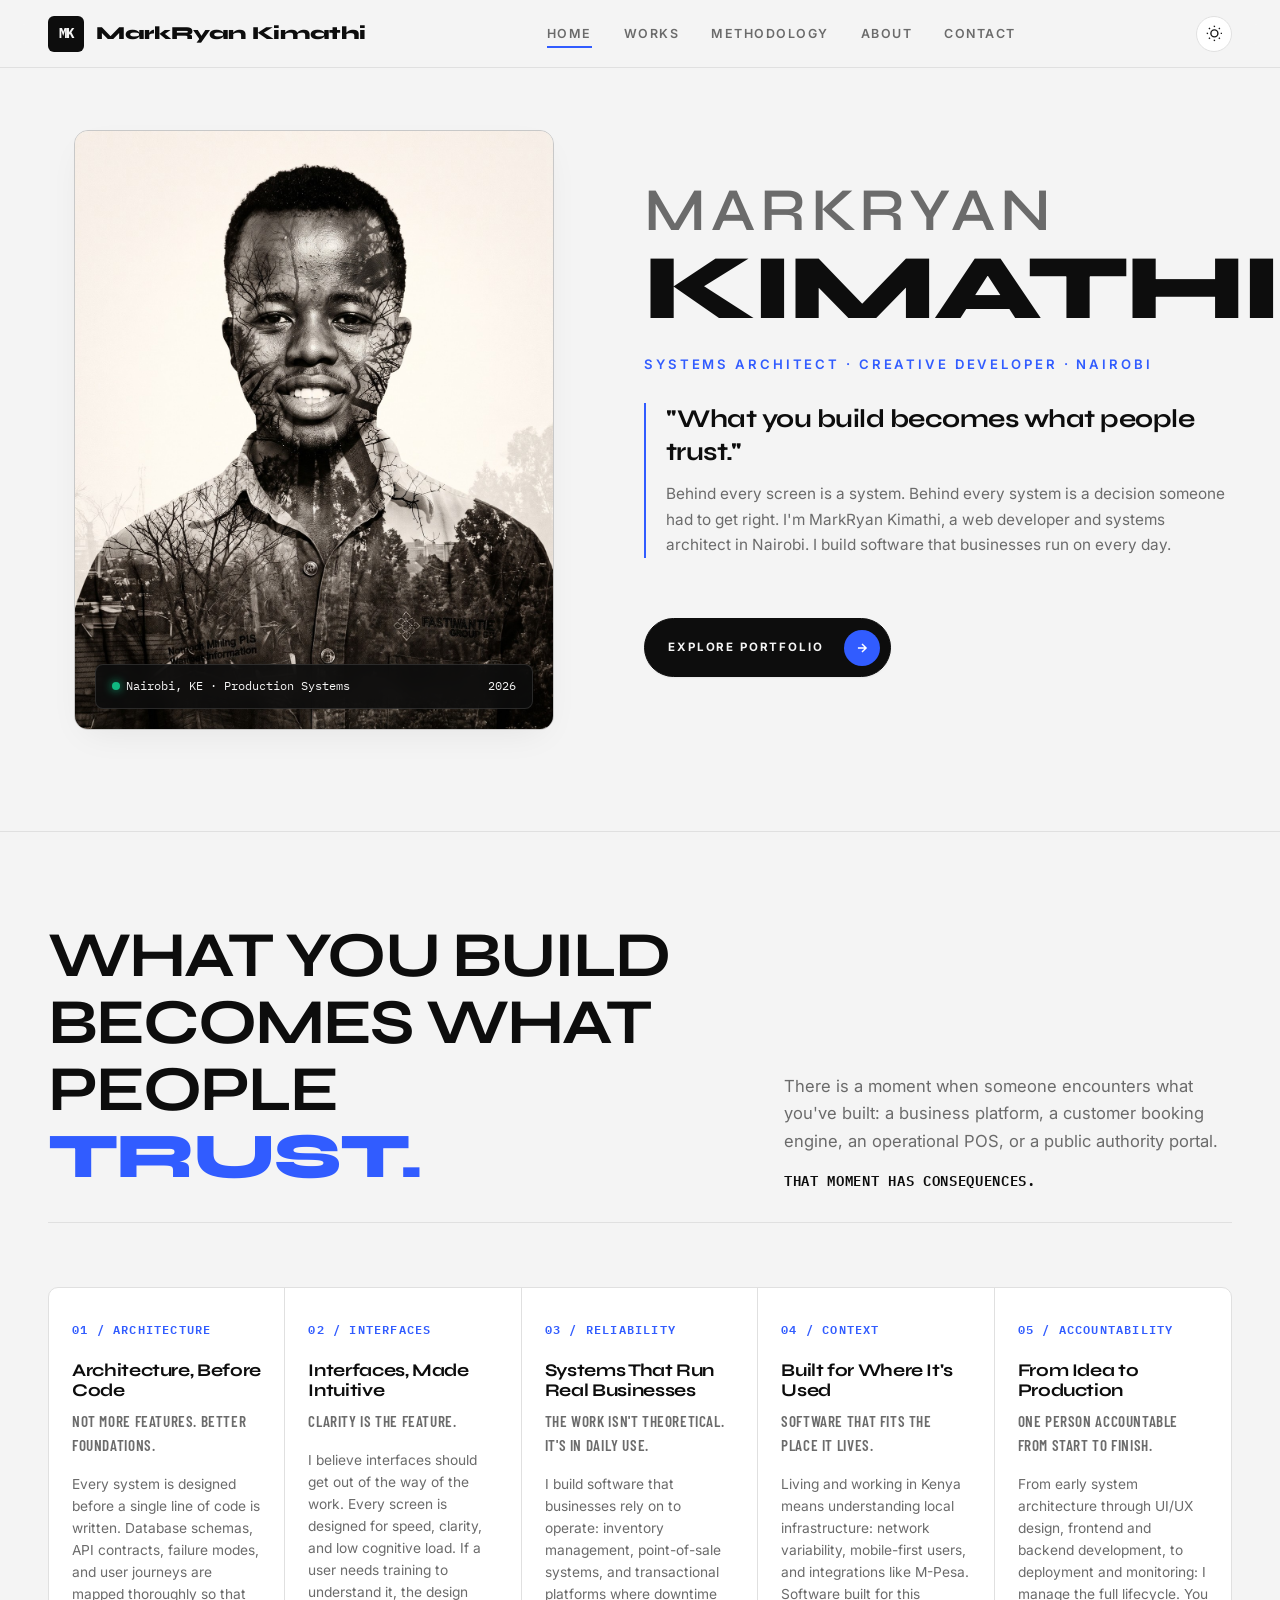
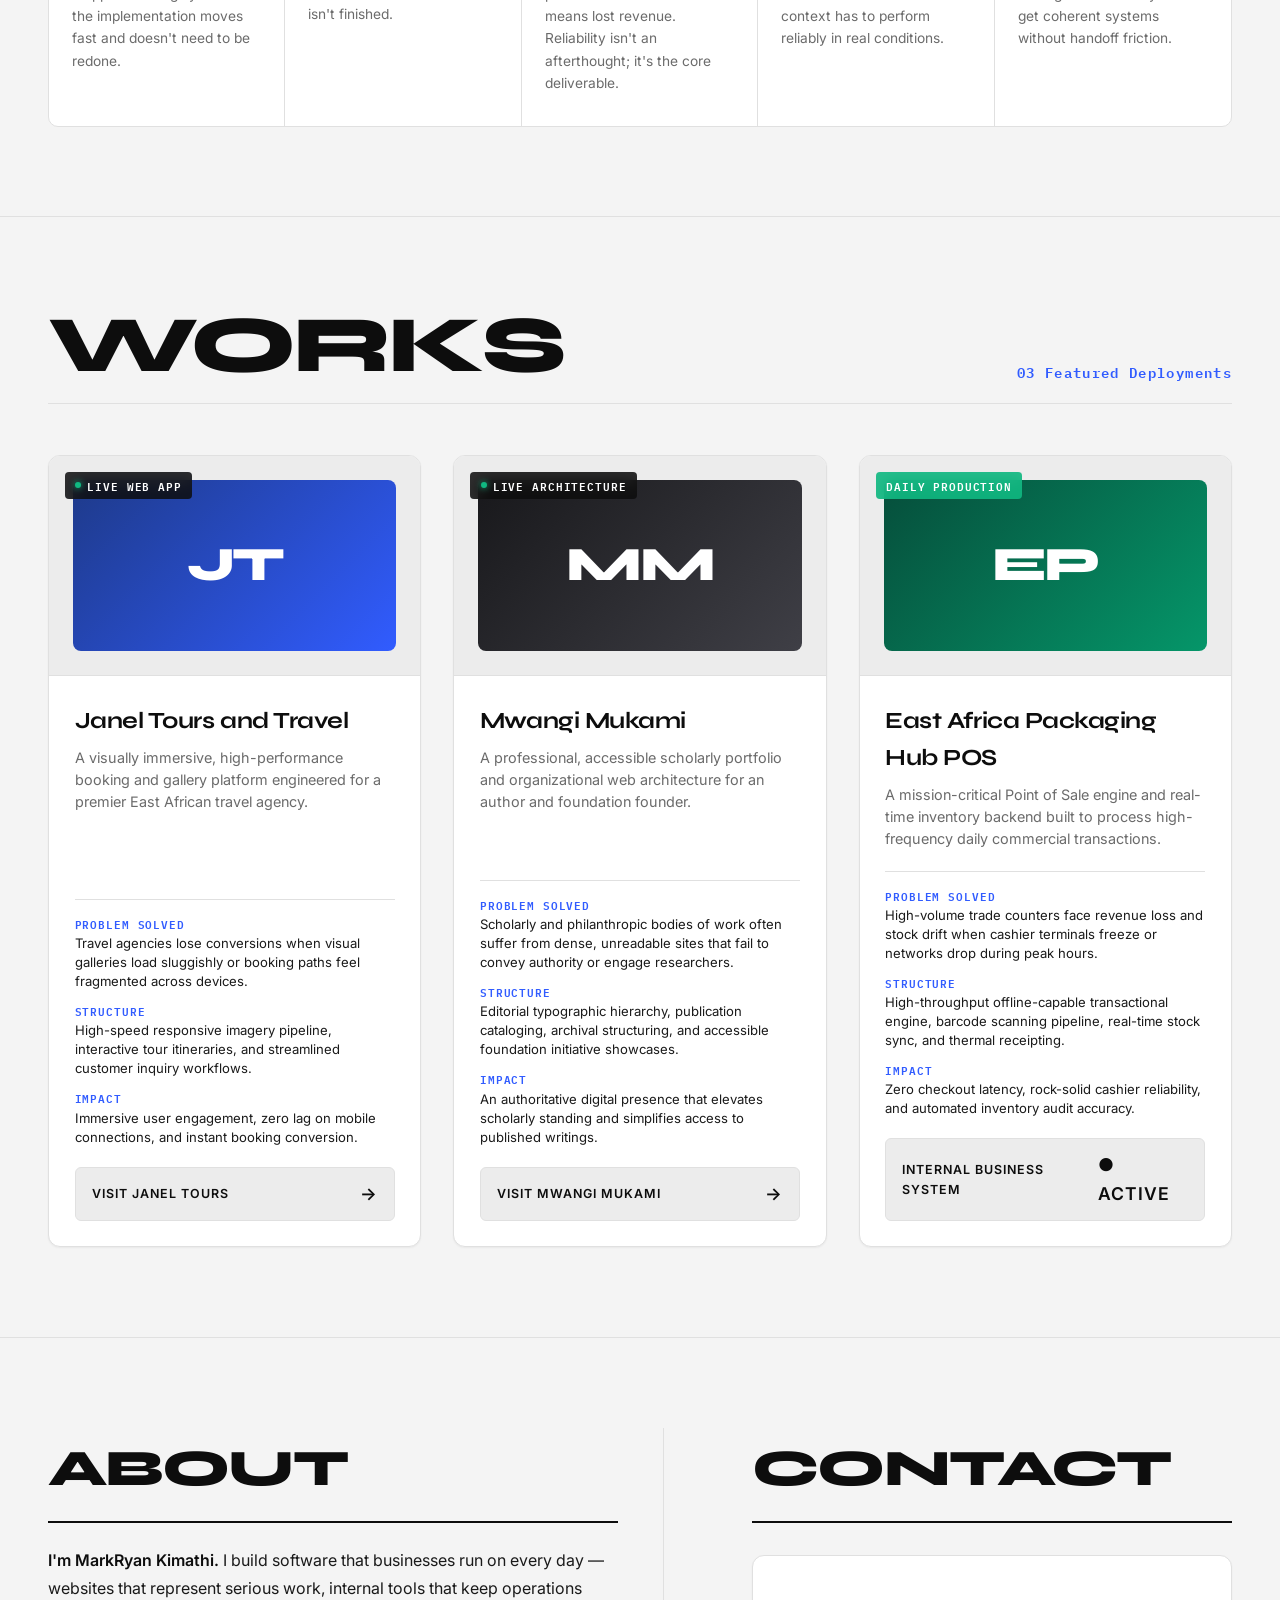
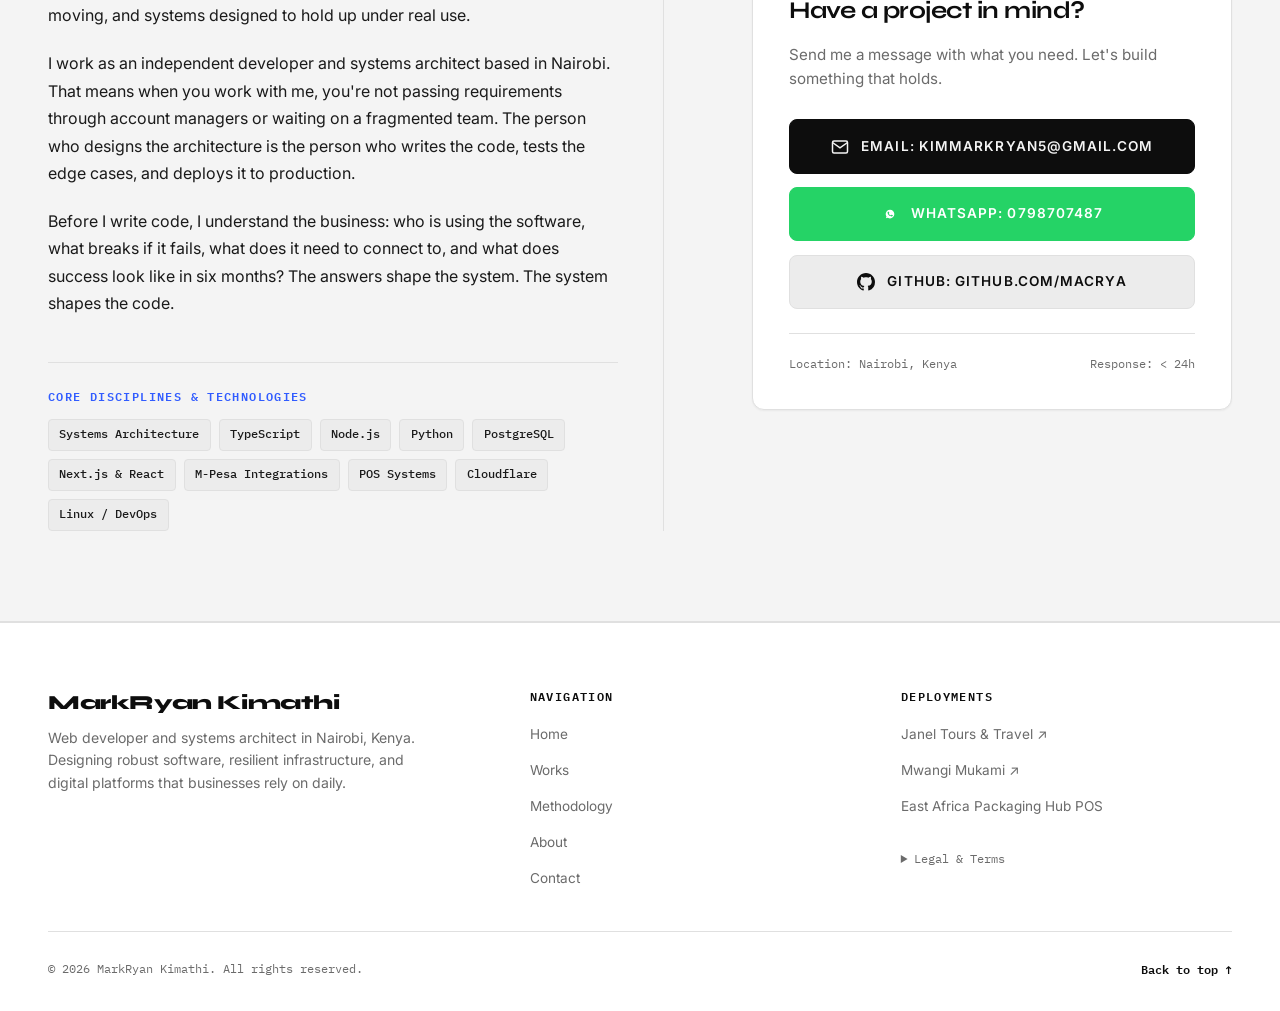
==== commit f6ad68c1: "feat: redesign portfolio to split-stage frankadwar layout with portrait hero and methodology pillars" ====
--- a/index.html
+++ b/index.html
@@ -1,892 +1,1586 @@
 <!DOCTYPE html>
-<html lang="en">
+<html lang="en" data-theme="light">
 <head>
-  <meta charset="UTF-8" />
-  <meta name="viewport" content="width=device-width, initial-scale=1.0" />
-  <title>MarkRyan Kimathi — Computer Scientist &amp; Systems Architect | Ryan's Creative</title>
+  <meta charset="UTF-8">
+  <meta name="viewport" content="width=device-width, initial-scale=1.0">
+  <title>MarkRyan Kimathi | Systems Architect & Creative Developer</title>
+  <meta name="description" content="Nairobi web developer and systems architect building custom web applications, business-critical POS platforms, and software businesses run on every day.">
+  <meta name="author" content="MarkRyan Kimathi">
+  <link rel="icon" type="image/svg+xml" href="favicon.svg">
+  <meta property="og:title" content="MarkRyan Kimathi | Systems Architect & Creative Developer">
+  <meta property="og:description" content="Nairobi web developer and systems architect building custom web applications, business-critical POS platforms, and software businesses run on every day.">
+  <meta property="og:image" content="markryan-portrait.jpg">
+  <meta property="og:type" content="website">
+  <meta name="twitter:card" content="summary_large_image">
   
-  <meta name="description" content="Specialized engineering partner building business-grade web platforms, operational management systems, and automated digital workflows in Nairobi, Kenya and globally." />
-  <meta name="author" content="MarkRyan Kimathi" />
-  <meta name="robots" content="index, follow, max-image-preview:large" />
-  <link rel="canonical" href="https://markryan.dev/" />
-  
-  <!-- OpenGraph Metadata -->
-  <meta property="og:type" content="website" />
-  <meta property="og:site_name" content="MarkRyan Kimathi — Systems Architect" />
-  <meta property="og:title" content="MarkRyan Kimathi — Computer Scientist &amp; Systems Architect" />
-  <meta property="og:description" content="Where bold creative direction meets hardened engineering. Autonomous business-grade digital systems and resilient infrastructure." />
-  <meta property="og:url" content="https://markryan.dev/" />
-  <meta property="og:image" content="https://markryan.dev/assets/welcome-bg.png" />
-  <meta property="og:image:alt" content="MarkRyan Kimathi in the studio" />
-  <meta property="og:locale" content="en_KE" />
-  
-  <!-- Twitter Card Metadata -->
-  <meta name="twitter:card" content="summary_large_image" />
-  <meta name="twitter:title" content="MarkRyan Kimathi — Computer Scientist &amp; Systems Architect" />
-  <meta name="twitter:description" content="Where bold creative direction meets hardened engineering. Autonomous business-grade digital systems." />
-  <meta name="twitter:image" content="https://markryan.dev/assets/welcome-bg.png" />
-  <meta name="twitter:image:alt" content="MarkRyan Kimathi in the studio" />
-
-  <!-- Favicon -->
-  <link rel="icon" type="image/svg+xml" href="favicon.svg" />
-  
-  <!-- Preconnect & Stylesheets -->
-  <link rel="preconnect" href="https://fonts.googleapis.com" />
-  <link rel="preconnect" href="https://fonts.gstatic.com" crossorigin />
-  <link rel="stylesheet" href="style.css" />
-
-  <!-- JSON-LD Structured Data Schema (Webcheck Compliance) -->
-  <script type="application/ld+json">
-  {
-    "@context": "https://schema.org",
-    "@graph": [
-      {
-        "@type": "WebSite",
-        "@id": "https://markryan.dev/#site",
-        "name": "MarkRyan Kimathi — Portfolio",
-        "url": "https://markryan.dev/"
-      },
-      {
-        "@type": "Person",
-        "@id": "https://markryan.dev/#me",
-        "name": "MarkRyan Kimathi",
-        "jobTitle": "Computer Scientist, Creative Developer & Systems Architect",
-        "url": "https://markryan.dev/",
-        "email": "kimmarkryan5@gmail.com",
-        "telephone": "+254798707487",
-        "address": {
-          "@type": "PostalAddress",
-          "addressLocality": "Nairobi",
-          "addressCountry": "KE"
-        },
-        "knowsAbout": [
-          "Python Systems Engineering",
-          "Flask & FastAPI Architecture",
-          "Relational Database Design",
-          "Cybersecurity & Defensive Auditing",
-          "Point-of-Sale Infrastructure",
-          "M-Pesa Payment Integration",
-          "High-Conversion Editorial UX"
-        ]
-      },
-      {
-        "@type": "ProfessionalService",
-        "@id": "https://markryan.dev/#business",
-        "name": "Ryan's Creative — MarkRyan Kimathi",
-        "url": "https://markryan.dev/",
-        "telephone": "+254798707487",
-        "email": "kimmarkryan5@gmail.com",
-        "founder": {
-          "@id": "https://markryan.dev/#me"
-        },
-        "address": {
-          "@type": "PostalAddress",
-          "addressLocality": "Nairobi",
-          "addressCountry": "KE"
-        },
-        "areaServed": ["Nairobi", "Kenya", "East Africa", "Global"]
-      }
-    ]
-  }
-  </script>
+  <!-- Preconnect & Fonts -->
+  <link rel="preconnect" href="https://fonts.googleapis.com">
+  <link rel="preconnect" href="https://fonts.gstatic.com" crossorigin>
+  <link href="https://fonts.googleapis.com/css2?family=Barlow+Condensed:wght@500;600;700&family=Inter:wght@400;500;600;700&family=Syne:wght@600;700;800&family=IBM+Plex+Mono:wght@400;500;600&display=swap" rel="stylesheet">
+
+  <style>
+    /* ==========================================================================
+       THEME VARIABLES & CSS RESET (frankadwar.dev inspired)
+       ========================================================================== */
+    :root {
+      --bg-page: #f4f4f4;
+      --surface: #ffffff;
+      --surface-muted: #ececec;
+      --surface-card: #ffffff;
+      --text: #1a1a1a;
+      --text-muted: #6b6b6b;
+      --text-h: #0d0d0d;
+      --electric-cobalt: #315cff;
+      --cobalt-glow: rgba(49, 92, 255, 0.28);
+      --border: #e0e0e0;
+      --border-strong: #c8c8c8;
+      --shadow-sm: 0 1px 2px rgba(0,0,0,0.05);
+      --shadow-md: 0 12px 36px -12px rgba(0,0,0,0.08);
+      --shadow-card: 0 8px 30px rgba(0,0,0,0.06);
+      
+      --font-display: 'Syne', -apple-system, BlinkMacSystemFont, sans-serif;
+      --font-body: 'Inter', -apple-system, BlinkMacSystemFont, sans-serif;
+      --font-mono: 'IBM Plex Mono', ui-monospace, monospace;
+      --font-cond: 'Barlow Condensed', sans-serif;
+      
+      --page-pad: clamp(1.25rem, 4vw, 3rem);
+      --max-width: 1360px;
+      --nav-height: 4.25rem;
+    }
+
+    [data-theme="dark"] {
+      --bg-page: #0c0c0c;
+      --surface: #141414;
+      --surface-muted: #1c1c1c;
+      --surface-card: #161616;
+      --text: #d6d6d6;
+      --text-muted: #8f8f8f;
+      --text-h: #f5f5f5;
+      --electric-cobalt: #3b66ff;
+      --cobalt-glow: rgba(59, 102, 255, 0.35);
+      --border: #242424;
+      --border-strong: #363636;
+      --shadow-sm: 0 1px 2px rgba(0,0,0,0.4);
+      --shadow-md: 0 16px 48px -20px rgba(0,0,0,0.7);
+      --shadow-card: 0 8px 32px rgba(0,0,0,0.5);
+    }
+
+    *, *::before, *::after {
+      box-sizing: border-box;
+      margin: 0;
+      padding: 0;
+    }
+
+    html {
+      scroll-behavior: smooth;
+      color-scheme: light dark;
+      font-size: 16px;
+    }
+
+    body {
+      background-color: var(--bg-page);
+      color: var(--text);
+      font-family: var(--font-body);
+      line-height: 1.6;
+      -webkit-font-smoothing: antialiased;
+      -moz-osx-font-smoothing: grayscale;
+      overflow-x: hidden;
+      transition: background-color 0.25s ease, color 0.25s ease;
+    }
+
+    a {
+      color: inherit;
+      text-decoration: none;
+    }
+
+    img {
+      max-width: 100%;
+      height: auto;
+      display: block;
+    }
+
+    button {
+      font-family: inherit;
+      cursor: pointer;
+      border: none;
+      background: none;
+    }
+
+    /* ==========================================================================
+       TOP NAVIGATION (.top-nav)
+       ========================================================================== */
+    .top-nav {
+      position: fixed;
+      top: 0;
+      left: 0;
+      right: 0;
+      height: var(--nav-height);
+      z-index: 900;
+      background: color-mix(in oklab, var(--bg-page) 82%, transparent);
+      backdrop-filter: blur(14px);
+      -webkit-backdrop-filter: blur(14px);
+      border-bottom: 1px solid var(--border);
+      display: flex;
+      align-items: center;
+      transition: background-color 0.25s ease, border-color 0.25s ease;
+    }
+
+    .top-nav__inner {
+      max-width: var(--max-width);
+      width: 100%;
+      margin: 0 auto;
+      padding: 0 var(--page-pad);
+      display: grid;
+      grid-template-columns: auto 1fr auto;
+      align-items: center;
+      gap: 1.5rem;
+    }
+
+    .top-nav__mark {
+      display: flex;
+      align-items: center;
+      gap: 0.75rem;
+      font-family: var(--font-display);
+      font-weight: 800;
+      font-size: 1.15rem;
+      letter-spacing: -0.02em;
+      color: var(--text-h);
+    }
+
+    .top-nav__monogram {
+      width: 2.25rem;
+      height: 2.25rem;
+      background: var(--text-h);
+      color: var(--bg-page);
+      border-radius: 6px;
+      display: grid;
+      place-items: center;
+      font-family: var(--font-mono);
+      font-size: 0.85rem;
+      font-weight: 700;
+      letter-spacing: -0.05em;
+    }
+
+    .top-nav__list {
+      display: flex;
+      list-style: none;
+      justify-content: center;
+      gap: clamp(1rem, 2.5vw, 2.25rem);
+      margin: 0;
+      padding: 0;
+    }
+
+    .top-nav__btn {
+      font-family: var(--font-body);
+      font-size: 0.78rem;
+      font-weight: 600;
+      letter-spacing: 0.12em;
+      text-transform: uppercase;
+      color: var(--text-muted);
+      padding: 0.4rem 0;
+      position: relative;
+      transition: color 0.2s ease;
+    }
+
+    .top-nav__btn::after {
+      content: '';
+      position: absolute;
+      bottom: 0;
+      left: 0;
+      width: 0%;
+      height: 2px;
+      background: var(--electric-cobalt);
+      transition: width 0.22s cubic-bezier(0.16, 1, 0.3, 1);
+    }
+
+    .top-nav__btn:hover {
+      color: var(--text-h);
+    }
+
+    .top-nav__btn:hover::after,
+    .top-nav__btn.active::after {
+      width: 100%;
+    }
+
+    .top-nav__actions {
+      display: flex;
+      align-items: center;
+      gap: 0.75rem;
+    }
+
+    .theme-toggle {
+      width: 2.25rem;
+      height: 2.25rem;
+      border-radius: 999px;
+      border: 1px solid var(--border);
+      background: var(--surface);
+      color: var(--text);
+      display: grid;
+      place-items: center;
+      transition: border-color 0.2s, background 0.2s;
+    }
+
+    .theme-toggle:hover {
+      border-color: var(--text-h);
+    }
+
+    .theme-toggle svg {
+      width: 1.05rem;
+      height: 1.05rem;
+      fill: none;
+      stroke: currentColor;
+      stroke-width: 2;
+    }
+
+    /* ==========================================================================
+       HERO SPLASH SECTION (.splash - Frank Adwar Signature Split Layout)
+       ========================================================================== */
+    .splash {
+      padding-top: calc(var(--nav-height) + 1.5rem);
+      padding-bottom: clamp(2.5rem, 5vw, 4.5rem);
+      min-height: calc(100svh - var(--nav-height));
+      display: flex;
+      align-items: center;
+      border-bottom: 1px solid var(--border);
+      position: relative;
+    }
+
+    .splash__container {
+      max-width: var(--max-width);
+      width: 100%;
+      margin: 0 auto;
+      padding: 0 var(--page-pad);
+    }
+
+    .splash__stage {
+      display: grid;
+      grid-template-columns: minmax(320px, 0.95fr) minmax(340px, 1.05fr);
+      align-items: center;
+      gap: clamp(2rem, 5vw, 4.5rem);
+    }
+
+    /* Left pane: The Portrait Subject */
+    .splash__pane--left {
+      position: relative;
+      display: flex;
+      flex-direction: column;
+      align-items: center;
+    }
+
+    .splash__portrait-frame {
+      position: relative;
+      width: 100%;
+      max-width: 480px;
+      aspect-ratio: 4 / 5;
+      border-radius: 14px;
+      overflow: hidden;
+      background: var(--surface-muted);
+      border: 1px solid var(--border-strong);
+      box-shadow: var(--shadow-md);
+    }
+
+    .splash__portrait-img {
+      width: 100%;
+      height: 100%;
+      object-fit: cover;
+      object-position: center 20%;
+      transition: transform 0.6s cubic-bezier(0.16, 1, 0.3, 1);
+    }
+
+    .splash__portrait-frame:hover .splash__portrait-img {
+      transform: scale(1.03);
+    }
+
+    .splash__portrait-tag {
+      position: absolute;
+      bottom: 1.25rem;
+      left: 1.25rem;
+      right: 1.25rem;
+      background: rgba(13, 13, 13, 0.88);
+      backdrop-filter: blur(10px);
+      -webkit-backdrop-filter: blur(10px);
+      color: #f4f4f4;
+      padding: 0.75rem 1rem;
+      border-radius: 8px;
+      border: 1px solid rgba(255, 255, 255, 0.12);
+      display: flex;
+      justify-content: space-between;
+      align-items: center;
+      font-size: 0.72rem;
+      font-family: var(--font-mono);
+    }
+
+    .splash__portrait-tag-dot {
+      width: 8px;
+      height: 8px;
+      background: #10b981;
+      border-radius: 50%;
+      box-shadow: 0 0 10px #10b981;
+      display: inline-block;
+      margin-right: 6px;
+    }
+
+    /* Right pane: Editorial Name & Credo Copy */
+    .splash__copy {
+      display: flex;
+      flex-direction: column;
+      align-items: flex-start;
+      padding: 0.5rem 0;
+    }
+
+    .splash__name {
+      font-family: var(--font-display);
+      text-transform: uppercase;
+      line-height: 0.95;
+      color: var(--text-h);
+      margin-bottom: 0.85rem;
+    }
+
+    .splash__name-quiet {
+      display: block;
+      font-size: clamp(2rem, 5.5vw, 3.8rem);
+      font-weight: 600;
+      letter-spacing: 0.08em;
+      color: var(--text-muted);
+    }
+
+    .splash__name-strong {
+      display: block;
+      font-size: clamp(3rem, 8vw, 5.8rem);
+      font-weight: 800;
+      letter-spacing: -0.03em;
+      color: var(--text-h);
+      margin-top: 0.05em;
+    }
+
+    .splash__role {
+      font-family: var(--font-body);
+      font-size: clamp(0.72rem, 1.4vw, 0.82rem);
+      font-weight: 600;
+      letter-spacing: 0.22em;
+      text-transform: uppercase;
+      color: var(--electric-cobalt);
+      margin-top: 0.5rem;
+      margin-bottom: 1.75rem;
+    }
+
+    .splash__credo-box {
+      border-left: 2px solid var(--electric-cobalt);
+      padding-left: 1.25rem;
+      margin-bottom: 1.75rem;
+    }
+
+    .splash__credo {
+      font-family: var(--font-display);
+      font-size: clamp(1.15rem, 2vw, 1.6rem);
+      font-weight: 700;
+      line-height: 1.28;
+      color: var(--text-h);
+      letter-spacing: -0.02em;
+      margin-bottom: 0.75rem;
+    }
+
+    .splash__line {
+      font-family: var(--font-body);
+      font-size: clamp(0.92rem, 1.2vw, 1.05rem);
+      line-height: 1.68;
+      color: var(--text-muted);
+      max-width: 38rem;
+    }
+
+    /* Signature Pill CTA (Frank Adwar signature style) */
+    .splash__pill {
+      display: inline-flex;
+      align-items: center;
+      gap: 1.25rem;
+      padding: 0.65rem 0.65rem 0.65rem 1.45rem;
+      background: var(--text-h);
+      color: var(--bg-page);
+      border: 1px solid var(--text-h);
+      border-radius: 999px;
+      font-family: var(--font-body);
+      font-size: 0.72rem;
+      font-weight: 700;
+      letter-spacing: 0.16em;
+      text-transform: uppercase;
+      margin-top: 2rem;
+      box-shadow: var(--shadow-sm);
+      transition: all 0.25s ease;
+    }
+
+    .splash__pill:hover {
+      background: var(--electric-cobalt);
+      border-color: var(--electric-cobalt);
+      color: #ffffff;
+      transform: translateY(-2px);
+      box-shadow: 0 10px 24px var(--cobalt-glow);
+    }
+
+    .splash__pill-play {
+      width: 2.25rem;
+      height: 2.25rem;
+      background: var(--electric-cobalt);
+      color: #ffffff;
+      border-radius: 50%;
+      display: grid;
+      place-items: center;
+      transition: background 0.25s, transform 0.25s;
+    }
+
+    .splash__pill:hover .splash__pill-play {
+      background: #ffffff;
+      color: var(--electric-cobalt);
+      transform: rotate(45deg);
+    }
+
+    /* ==========================================================================
+       PHILOSOPHY & ENCOUNTERS SECTION (.why-web - 5 Methodology Pillars)
+       ========================================================================== */
+    .why-web {
+      padding: clamp(3.5rem, 7vw, 6rem) 0;
+      border-bottom: 1px solid var(--border);
+      background: var(--bg-page);
+    }
+
+    .why-web__container {
+      max-width: var(--max-width);
+      width: 100%;
+      margin: 0 auto;
+      padding: 0 var(--page-pad);
+    }
+
+    .why-web__mast {
+      display: grid;
+      grid-template-columns: minmax(0, 1.2fr) minmax(280px, 0.8fr);
+      gap: clamp(2rem, 5vw, 4rem);
+      align-items: flex-end;
+      margin-bottom: clamp(2.5rem, 5vw, 4rem);
+      padding-bottom: 2rem;
+      border-bottom: 1px solid var(--border);
+    }
+
+    .why-web__title {
+      font-family: var(--font-display);
+      font-size: clamp(2.2rem, 5vw, 4.2rem);
+      font-weight: 700;
+      line-height: 1.05;
+      letter-spacing: -0.03em;
+      color: var(--text-h);
+      text-transform: uppercase;
+    }
+
+    .why-web__title strong {
+      color: var(--electric-cobalt);
+      font-weight: 800;
+    }
+
+    .why-web__intro {
+      display: flex;
+      flex-direction: column;
+      gap: 0.85rem;
+    }
+
+    .why-web__intro-copy {
+      font-size: clamp(0.95rem, 1.3vw, 1.1rem);
+      line-height: 1.65;
+      color: var(--text-muted);
+    }
+
+    .why-web__consequence {
+      font-family: var(--font-mono);
+      font-size: 0.85rem;
+      font-weight: 600;
+      color: var(--text-h);
+      letter-spacing: 0.05em;
+      text-transform: uppercase;
+    }
+
+    /* 5-Column Grid */
+    .why-web__encounters {
+      display: grid;
+      grid-template-columns: repeat(5, minmax(0, 1fr));
+      border: 1px solid var(--border);
+      border-radius: 10px;
+      overflow: hidden;
+      background: var(--surface);
+    }
+
+    .why-web__encounter {
+      padding: clamp(1.25rem, 2.5vw, 2.25rem) clamp(1rem, 1.8vw, 1.75rem);
+      border-right: 1px solid var(--border);
+      display: flex;
+      flex-direction: column;
+      transition: background 0.22s ease, transform 0.22s ease;
+    }
+
+    .why-web__encounter:last-child {
+      border-right: none;
+    }
+
+    .why-web__encounter:hover {
+      background: var(--surface-muted);
+    }
+
+    .why-web__encounter-number {
+      font-family: var(--font-mono);
+      font-size: 0.75rem;
+      font-weight: 600;
+      color: var(--electric-cobalt);
+      letter-spacing: 0.1em;
+      margin-bottom: 1.25rem;
+    }
+
+    .why-web__encounter-title {
+      font-family: var(--font-display);
+      font-size: clamp(1.05rem, 1.4vw, 1.35rem);
+      font-weight: 700;
+      line-height: 1.15;
+      color: var(--text-h);
+      margin-bottom: 0.5rem;
+      letter-spacing: -0.02em;
+    }
+
+    .why-web__encounter-credo {
+      font-family: var(--font-cond);
+      font-size: 0.95rem;
+      font-weight: 600;
+      color: var(--text-muted);
+      text-transform: uppercase;
+      letter-spacing: 0.04em;
+      margin-bottom: 1rem;
+    }
+
+    .why-web__encounter-text {
+      font-size: 0.86rem;
+      line-height: 1.6;
+      color: var(--text-muted);
+    }
+
+    /* ==========================================================================
+       WORKS SECTION (.works-cards - Frank Adwar 3-Card Portfolio Layout)
+       ========================================================================== */
+    .works-section {
+      padding: clamp(3.5rem, 7vw, 6rem) 0;
+      border-bottom: 1px solid var(--border);
+    }
+
+    .works-section__container {
+      max-width: var(--max-width);
+      width: 100%;
+      margin: 0 auto;
+      padding: 0 var(--page-pad);
+    }
+
+    .works-section__header {
+      display: flex;
+      justify-content: space-between;
+      align-items: flex-end;
+      margin-bottom: clamp(2rem, 4vw, 3.5rem);
+      padding-bottom: 1.25rem;
+      border-bottom: 1px solid var(--border);
+    }
+
+    .works-section__title {
+      font-family: var(--font-display);
+      font-size: clamp(2.5rem, 7vw, 5rem);
+      font-weight: 800;
+      text-transform: uppercase;
+      letter-spacing: -0.04em;
+      line-height: 0.95;
+      color: var(--text-h);
+    }
+
+    .works-section__count {
+      font-family: var(--font-mono);
+      font-size: 0.85rem;
+      color: var(--electric-cobalt);
+      font-weight: 600;
+      letter-spacing: 0.1em;
+    }
+
+    /* 3-Column Work Cards Row */
+    .works-cards__row {
+      display: grid;
+      grid-template-columns: repeat(3, minmax(0, 1fr));
+      gap: clamp(1.25rem, 2.5vw, 2.25rem);
+    }
+
+    .work-card {
+      background: var(--surface-card);
+      border: 1px solid var(--border);
+      border-radius: 12px;
+      overflow: hidden;
+      display: flex;
+      flex-direction: column;
+      box-shadow: var(--shadow-sm);
+      transition: transform 0.3s cubic-bezier(0.16, 1, 0.3, 1), box-shadow 0.3s ease, border-color 0.3s ease;
+    }
+
+    .work-card:hover {
+      transform: translateY(-6px);
+      box-shadow: var(--shadow-card);
+      border-color: var(--electric-cobalt);
+    }
+
+    .work-card__preview {
+      height: 220px;
+      position: relative;
+      background: var(--surface-muted);
+      border-bottom: 1px solid var(--border);
+      overflow: hidden;
+      display: flex;
+      align-items: center;
+      justify-content: center;
+      padding: 1.5rem;
+    }
+
+    .work-card__badge {
+      position: absolute;
+      top: 1rem;
+      left: 1rem;
+      font-family: var(--font-mono);
+      font-size: 0.68rem;
+      font-weight: 600;
+      letter-spacing: 0.08em;
+      text-transform: uppercase;
+      padding: 0.3rem 0.65rem;
+      border-radius: 4px;
+      background: rgba(13, 13, 13, 0.85);
+      color: #ffffff;
+      backdrop-filter: blur(8px);
+    }
+
+    .work-card__badge--live {
+      display: flex;
+      align-items: center;
+      gap: 6px;
+    }
+
+    .work-card__badge--live::before {
+      content: '';
+      width: 6px;
+      height: 6px;
+      background: #10b981;
+      border-radius: 50%;
+      box-shadow: 0 0 6px #10b981;
+    }
+
+    .work-card__monogram-art {
+      width: 100%;
+      height: 100%;
+      border-radius: 8px;
+      display: grid;
+      place-items: center;
+      font-family: var(--font-display);
+      font-size: 3rem;
+      font-weight: 800;
+      color: #ffffff;
+      letter-spacing: -0.05em;
+    }
+
+    .work-card__body {
+      padding: clamp(1.25rem, 2vw, 1.75rem);
+      display: flex;
+      flex-direction: column;
+      flex: 1;
+    }
+
+    .work-card__title {
+      font-family: var(--font-display);
+      font-size: 1.45rem;
+      font-weight: 700;
+      color: var(--text-h);
+      letter-spacing: -0.02em;
+      margin-bottom: 0.5rem;
+    }
+
+    .work-card__summary {
+      font-size: 0.9rem;
+      line-height: 1.55;
+      color: var(--text-muted);
+      margin-bottom: 1.25rem;
+      flex: 1;
+    }
+
+    /* Architectural Specs Breakdown */
+    .work-card__breakdown {
+      border-top: 1px solid var(--border);
+      padding-top: 1rem;
+      margin-bottom: 1.25rem;
+      display: flex;
+      flex-direction: column;
+      gap: 0.75rem;
+    }
+
+    .work-card__spec-item {
+      font-size: 0.82rem;
+      line-height: 1.45;
+    }
+
+    .work-card__spec-label {
+      font-family: var(--font-mono);
+      font-size: 0.68rem;
+      font-weight: 600;
+      text-transform: uppercase;
+      letter-spacing: 0.08em;
+      color: var(--electric-cobalt);
+      display: block;
+      margin-bottom: 0.15rem;
+    }
+
+    .work-card__action {
+      display: inline-flex;
+      align-items: center;
+      justify-content: space-between;
+      width: 100%;
+      padding: 0.75rem 1rem;
+      background: var(--surface-muted);
+      border: 1px solid var(--border);
+      border-radius: 6px;
+      font-family: var(--font-body);
+      font-size: 0.78rem;
+      font-weight: 600;
+      letter-spacing: 0.08em;
+      text-transform: uppercase;
+      color: var(--text-h);
+      transition: all 0.2s ease;
+    }
+
+    .work-card:hover .work-card__action {
+      background: var(--electric-cobalt);
+      color: #ffffff;
+      border-color: var(--electric-cobalt);
+    }
+
+    .work-card__action-arrow {
+      font-size: 1.1rem;
+      transition: transform 0.2s ease;
+    }
+
+    .work-card:hover .work-card__action-arrow {
+      transform: translateX(4px);
+    }
+
+    /* ==========================================================================
+       STUDIO PANELS: ABOUT & CONTACT (.studio-panel - Side-by-side Dual Panels)
+       ========================================================================== */
+    .studio-section {
+      padding: clamp(3.5rem, 7vw, 6rem) 0;
+      border-bottom: 1px solid var(--border);
+    }
+
+    .studio-section__container {
+      max-width: var(--max-width);
+      width: 100%;
+      margin: 0 auto;
+      padding: 0 var(--page-pad);
+    }
+
+    .studio-grid {
+      display: grid;
+      grid-template-columns: minmax(0, 1.1fr) minmax(0, 0.9fr);
+      gap: clamp(2rem, 5vw, 4rem);
+    }
+
+    .studio-panel {
+      display: flex;
+      flex-direction: column;
+    }
+
+    .studio-panel--about {
+      border-right: 1px solid var(--border);
+      padding-right: clamp(1.5rem, 3.5vw, 3.5rem);
+    }
+
+    .studio-panel--contact {
+      padding-left: clamp(1rem, 2vw, 1.5rem);
+    }
+
+    .studio-panel__title {
+      font-family: var(--font-display);
+      font-size: clamp(2rem, 4.5vw, 3.2rem);
+      font-weight: 800;
+      text-transform: uppercase;
+      letter-spacing: -0.03em;
+      color: var(--text-h);
+      margin-bottom: 1.5rem;
+      padding-bottom: 0.75rem;
+      border-bottom: 2px solid var(--text-h);
+      display: inline-block;
+    }
+
+    .studio-panel__text {
+      font-size: clamp(0.95rem, 1.25vw, 1.05rem);
+      line-height: 1.72;
+      color: var(--text);
+      margin-bottom: 1.25rem;
+    }
+
+    .studio-panel__text strong {
+      color: var(--text-h);
+      font-weight: 600;
+    }
+
+    .studio-panel__stack {
+      margin-top: 1.5rem;
+      padding-top: 1.5rem;
+      border-top: 1px solid var(--border);
+    }
+
+    .studio-panel__stack-title {
+      font-family: var(--font-mono);
+      font-size: 0.72rem;
+      font-weight: 600;
+      letter-spacing: 0.12em;
+      text-transform: uppercase;
+      color: var(--electric-cobalt);
+      margin-bottom: 0.85rem;
+    }
+
+    .studio-panel__tags {
+      display: flex;
+      flex-wrap: wrap;
+      gap: 0.5rem;
+    }
+
+    .studio-tag {
+      font-family: var(--font-mono);
+      font-size: 0.74rem;
+      font-weight: 500;
+      padding: 0.35rem 0.65rem;
+      background: var(--surface-muted);
+      border: 1px solid var(--border);
+      border-radius: 4px;
+      color: var(--text);
+    }
+
+    /* Contact panel items */
+    .contact-card {
+      background: var(--surface-card);
+      border: 1px solid var(--border);
+      border-radius: 12px;
+      padding: clamp(1.5rem, 3vw, 2.25rem);
+      box-shadow: var(--shadow-sm);
+      margin-top: 0.5rem;
+    }
+
+    .contact-card__lead {
+      font-family: var(--font-display);
+      font-size: 1.5rem;
+      font-weight: 700;
+      letter-spacing: -0.02em;
+      color: var(--text-h);
+      margin-bottom: 0.75rem;
+    }
+
+    .contact-card__sub {
+      font-size: 0.95rem;
+      color: var(--text-muted);
+      margin-bottom: 1.75rem;
+    }
+
+    .contact-card__actions {
+      display: flex;
+      flex-direction: column;
+      gap: 0.85rem;
+    }
+
+    .btn-contact {
+      display: inline-flex;
+      align-items: center;
+      justify-content: center;
+      gap: 0.75rem;
+      padding: 0.95rem 1.5rem;
+      border-radius: 8px;
+      font-family: var(--font-body);
+      font-size: 0.85rem;
+      font-weight: 600;
+      letter-spacing: 0.08em;
+      text-transform: uppercase;
+      transition: all 0.22s ease;
+      text-align: center;
+    }
+
+    .btn-contact--primary {
+      background: var(--text-h);
+      color: var(--bg-page);
+      border: 1px solid var(--text-h);
+    }
+
+    .btn-contact--primary:hover {
+      background: var(--electric-cobalt);
+      border-color: var(--electric-cobalt);
+      color: #ffffff;
+      transform: translateY(-2px);
+      box-shadow: 0 8px 20px var(--cobalt-glow);
+    }
+
+    .btn-contact--whatsapp {
+      background: #25d366;
+      color: #ffffff;
+      border: 1px solid #25d366;
+    }
+
+    .btn-contact--whatsapp:hover {
+      background: #1eb857;
+      border-color: #1eb857;
+      transform: translateY(-2px);
+      box-shadow: 0 8px 20px rgba(37, 211, 102, 0.3);
+    }
+
+    .btn-contact--github {
+      background: var(--surface-muted);
+      color: var(--text-h);
+      border: 1px solid var(--border);
+    }
+
+    .btn-contact--github:hover {
+      border-color: var(--text-h);
+      transform: translateY(-2px);
+    }
+
+    .contact-meta-row {
+      margin-top: 1.5rem;
+      padding-top: 1.25rem;
+      border-top: 1px solid var(--border);
+      display: flex;
+      justify-content: space-between;
+      font-family: var(--font-mono);
+      font-size: 0.75rem;
+      color: var(--text-muted);
+    }
+
+    /* ==========================================================================
+       SITE FOOTER (.site-footer - Frank Adwar Architectural Grid)
+       ========================================================================== */
+    .site-footer {
+      background: var(--surface);
+      border-top: 1px solid var(--border);
+      padding: clamp(2.5rem, 5vw, 4rem) 0 2rem;
+      transition: background 0.25s ease;
+    }
+
+    .site-footer__container {
+      max-width: var(--max-width);
+      width: 100%;
+      margin: 0 auto;
+      padding: 0 var(--page-pad);
+    }
+
+    .site-footer__grid {
+      display: grid;
+      grid-template-columns: minmax(0, 1.2fr) repeat(2, minmax(0, 0.9fr));
+      gap: 2.5rem;
+      padding-bottom: 2.5rem;
+      border-bottom: 1px solid var(--border);
+    }
+
+    .site-footer__brand-title {
+      font-family: var(--font-display);
+      font-size: 1.25rem;
+      font-weight: 800;
+      color: var(--text-h);
+      margin-bottom: 0.5rem;
+      letter-spacing: -0.02em;
+    }
+
+    .site-footer__brand-copy {
+      font-size: 0.88rem;
+      color: var(--text-muted);
+      max-width: 24rem;
+      line-height: 1.6;
+    }
+
+    .site-footer__nav-title {
+      font-family: var(--font-mono);
+      font-size: 0.72rem;
+      font-weight: 600;
+      text-transform: uppercase;
+      letter-spacing: 0.12em;
+      color: var(--text-h);
+      margin-bottom: 1rem;
+    }
+
+    .site-footer__links {
+      list-style: none;
+      display: flex;
+      flex-direction: column;
+      gap: 0.65rem;
+    }
+
+    .site-footer__link {
+      font-size: 0.85rem;
+      color: var(--text-muted);
+      transition: color 0.2s ease;
+    }
+
+    .site-footer__link:hover {
+      color: var(--electric-cobalt);
+    }
+
+    .site-footer__legal-details {
+      margin-top: 1.5rem;
+    }
+
+    .site-footer__legal-summary {
+      font-family: var(--font-mono);
+      font-size: 0.75rem;
+      color: var(--text-muted);
+      cursor: pointer;
+      user-select: none;
+      padding: 0.4rem 0;
+    }
+
+    .site-footer__legal-content {
+      font-size: 0.82rem;
+      color: var(--text-muted);
+      line-height: 1.55;
+      padding: 0.75rem 0 0.5rem;
+    }
+
+    .site-footer__bottom {
+      display: flex;
+      justify-content: space-between;
+      align-items: center;
+      padding-top: 1.75rem;
+      font-family: var(--font-mono);
+      font-size: 0.74rem;
+      color: var(--text-muted);
+      flex-wrap: wrap;
+      gap: 1rem;
+    }
+
+    .back-to-top {
+      display: inline-flex;
+      align-items: center;
+      gap: 0.4rem;
+      color: var(--text-h);
+      font-weight: 600;
+      transition: color 0.2s ease;
+    }
+
+    .back-to-top:hover {
+      color: var(--electric-cobalt);
+    }
+
+    /* ==========================================================================
+       RESPONSIVE BREAKPOINTS
+       ========================================================================== */
+    @media (max-width: 1024px) {
+      .why-web__encounters {
+        grid-template-columns: repeat(3, minmax(0, 1fr));
+      }
+      .why-web__encounter:nth-child(3) {
+        border-right: none;
+      }
+      .why-web__encounter:nth-child(4),
+      .why-web__encounter:nth-child(5) {
+        border-top: 1px solid var(--border);
+      }
+      
+      .works-cards__row {
+        grid-template-columns: repeat(2, minmax(0, 1fr));
+      }
+      
+      .studio-grid {
+        grid-template-columns: 1fr;
+      }
+      .studio-panel--about {
+        border-right: none;
+        border-bottom: 1px solid var(--border);
+        padding-right: 0;
+        padding-bottom: 3rem;
+      }
+      .studio-panel--contact {
+        padding-left: 0;
+        padding-top: 1rem;
+      }
+    }
+
+    @media (max-width: 768px) {
+      .top-nav__list {
+        display: none;
+      }
+      .splash__stage {
+        grid-template-columns: 1fr;
+        gap: 2rem;
+      }
+      .splash__pane--left {
+        order: 1;
+      }
+      .splash__copy {
+        order: 2;
+      }
+      .splash__portrait-frame {
+        max-width: 100%;
+        aspect-ratio: 1 / 1;
+      }
+      .why-web__mast {
+        grid-template-columns: 1fr;
+      }
+      .why-web__encounters {
+        grid-template-columns: 1fr;
+      }
+      .why-web__encounter {
+        border-right: none;
+        border-bottom: 1px solid var(--border);
+      }
+      .why-web__encounter:last-child {
+        border-bottom: none;
+      }
+      .works-cards__row {
+        grid-template-columns: 1fr;
+      }
+      .site-footer__grid {
+        grid-template-columns: 1fr;
+      }
+    }
+  </style>
 </head>
 <body>
 
-  <!-- Accessible Skip Link -->
-  <a href="#welcome-gateway" class="skip-link">Skip to main content</a>
-
-  <!-- Ambient Grain Overlay -->
-  <div class="ambient-grain" aria-hidden="true"></div>
-
-  <!-- Frank Adwar Style Vertical Progress Tracking Line -->
-  <div class="scroll-line-overlay" aria-hidden="true">
-    <div class="scroll-line-fill" id="scroll-line-fill"></div>
-  </div>
-
-  <!-- ======== TOP ARCHITECTURAL NAVIGATION ======== -->
-  <header class="top-nav" id="top-nav">
-    <div class="container">
-      <div class="top-nav__inner">
-        <a href="#welcome-gateway" class="brand-mark" aria-label="MarkRyan Kimathi Home">
-          <div class="brand-monogram">MK</div>
-          <div class="brand-text-wrap">
-            <span class="brand-name">MarkRyan</span>
-            <span class="brand-studio">Ryan's Creative</span>
-          </div>
-        </a>
-
-        <nav aria-label="Main Navigation">
-          <ul class="nav-links" id="nav-links">
-            <li><a href="#welcome-gateway" class="nav-item-link">Welcome</a></li>
-            <li><a href="#impact" class="nav-item-link">Impact</a></li>
-            <li><a href="#engine" class="nav-item-link">Engine</a></li>
-            <li><a href="#principles" class="nav-item-link">Principles</a></li>
-            <li><a href="#track-record" class="nav-item-link">Fieldwork</a></li>
-            <li><a href="#promise" class="nav-item-link">Promise</a></li>
-            <li><a href="#inquiry-bridge" class="nav-item-link">Inquiry</a></li>
-          </ul>
-        </nav>
-
-        <a href="#inquiry-bridge" class="nav-action-cta">
-          <span>Start a Conversation</span>
-          <span aria-hidden="true">➔</span>
-        </a>
-
-        <button class="mobile-toggle" id="mobile-toggle" aria-label="Toggle Navigation Menu">
-          ☰
+  <!-- Top Sticky Navigation (frankadwar.dev layout) -->
+  <header class="top-nav">
+    <div class="top-nav__inner">
+      <a href="#home" class="top-nav__mark">
+        <span class="top-nav__monogram">MK</span>
+        <span>MarkRyan Kimathi</span>
+      </a>
+
+      <nav aria-label="Main Navigation">
+        <ul class="top-nav__list">
+          <li><a href="#home" class="top-nav__btn">Home</a></li>
+          <li><a href="#works" class="top-nav__btn">Works</a></li>
+          <li><a href="#methodology" class="top-nav__btn">Methodology</a></li>
+          <li><a href="#about" class="top-nav__btn">About</a></li>
+          <li><a href="#contact" class="top-nav__btn">Contact</a></li>
+        </ul>
+      </nav>
+
+      <div class="top-nav__actions">
+        <button id="themeToggle" class="theme-toggle" aria-label="Toggle theme" title="Toggle theme">
+          <svg class="sun-icon" viewBox="0 0 24 24"><circle cx="12" cy="12" r="5"></circle><line x1="12" y1="1" x2="12" y2="3"></line><line x1="12" y1="21" x2="12" y2="23"></line><line x1="4.22" y1="4.22" x2="5.64" y2="5.64"></line><line x1="18.36" y1="18.36" x2="19.78" y2="19.78"></line><line x1="1" y1="12" x2="3" y2="12"></line><line x1="21" y1="12" x2="23" y2="12"></line><line x1="4.22" y1="19.78" x2="5.64" y2="18.36"></line><line x1="18.36" y1="5.64" x2="19.78" y2="4.22"></line></svg>
         </button>
       </div>
     </div>
   </header>
 
-  <main id="main-content">
-
-    <!-- ======== WELCOME PAGE GATEWAY (STUDIO BACKGROUND) ======== -->
-    <section class="welcome-gateway" id="welcome-gateway">
-      <div class="welcome-gateway__scrim" aria-hidden="true"></div>
-      
-      <div class="container">
-        <div class="welcome-gateway__content reveal-on-scroll">
+  <main>
+    <!-- SPLASH HERO SECTION (Portrait Main Subject + Name on the Side) -->
+    <section id="home" class="splash" aria-label="Hero Introduction">
+      <div class="splash__container">
+        <div class="splash__stage">
           
-          <div class="welcome-status-pill">
-            <span class="status-dot-pulse"></span>
-            <span>Ryan's Creative // Architect of Autonomous Business</span>
+          <!-- Left: Main Image Subject -->
+          <div class="splash__pane--left">
+            <div class="splash__portrait-frame">
+              <img 
+                class="splash__portrait-img" 
+                src="[data-uri]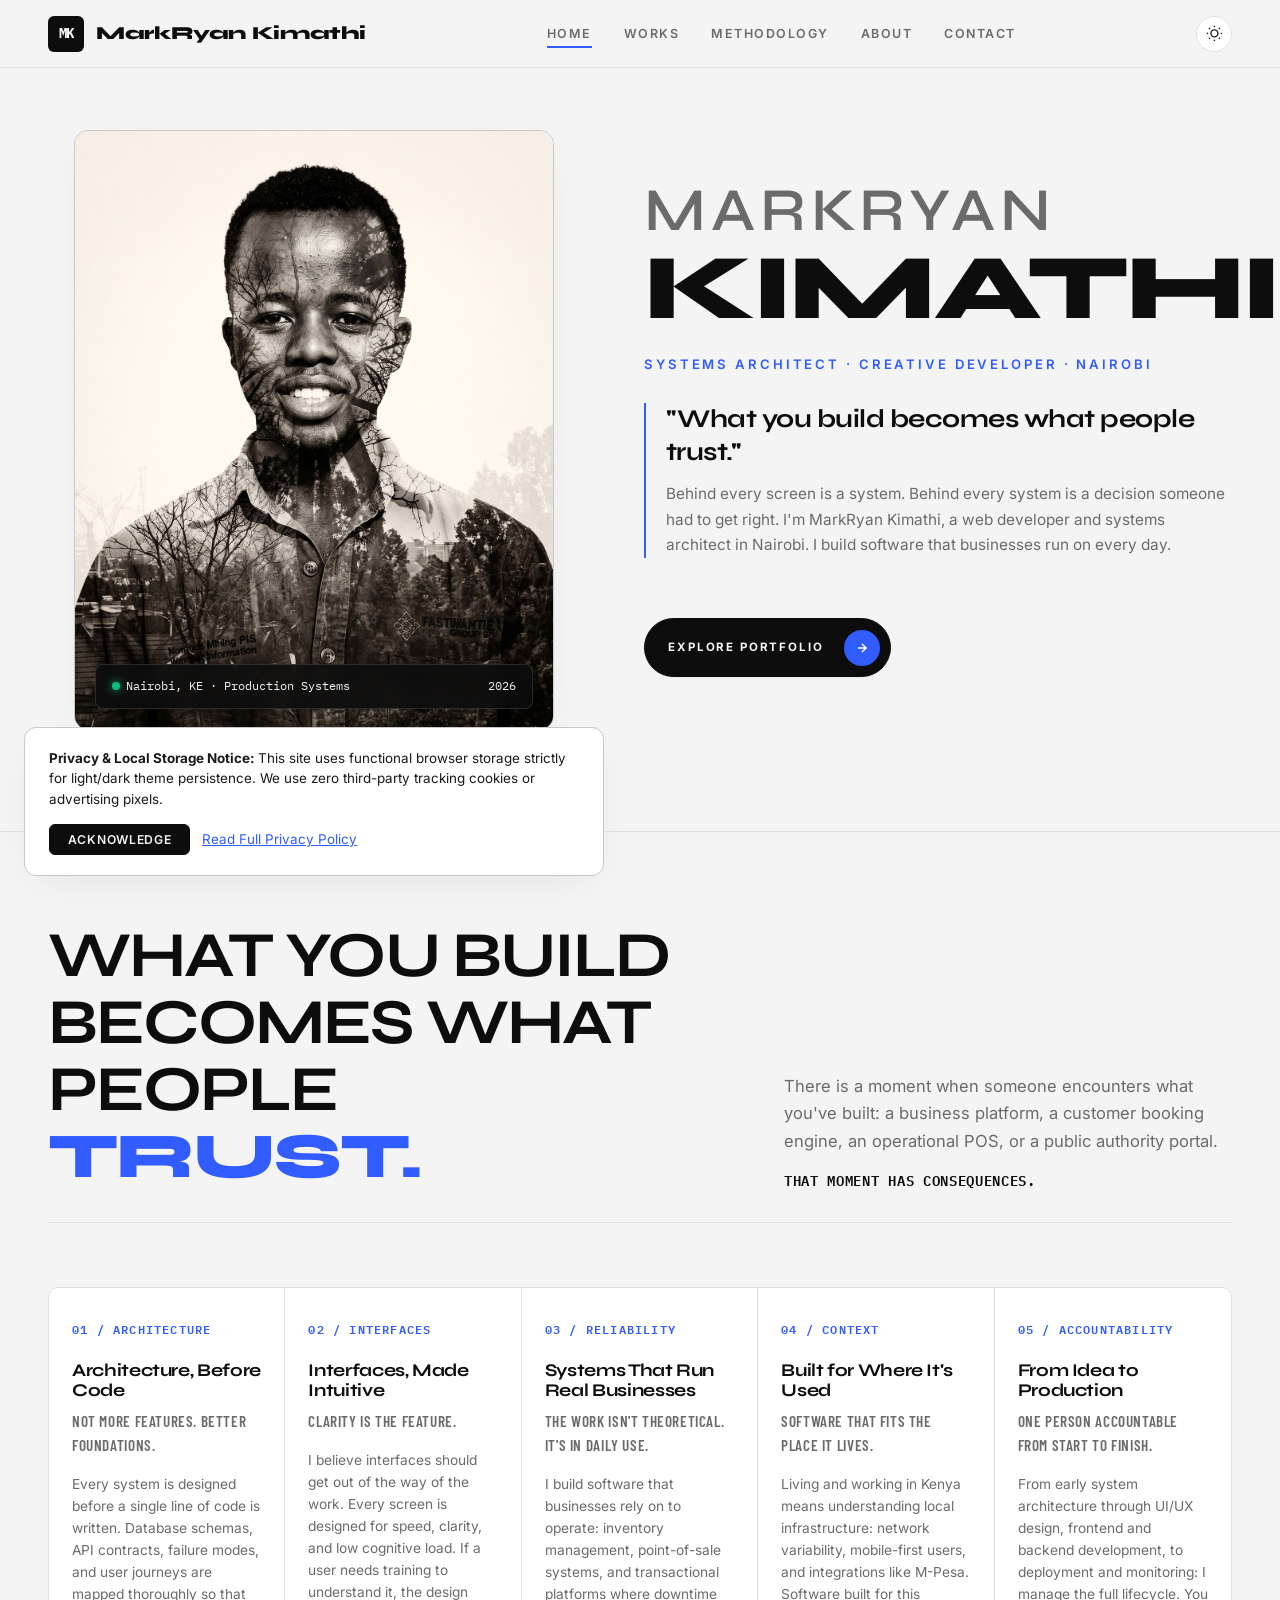
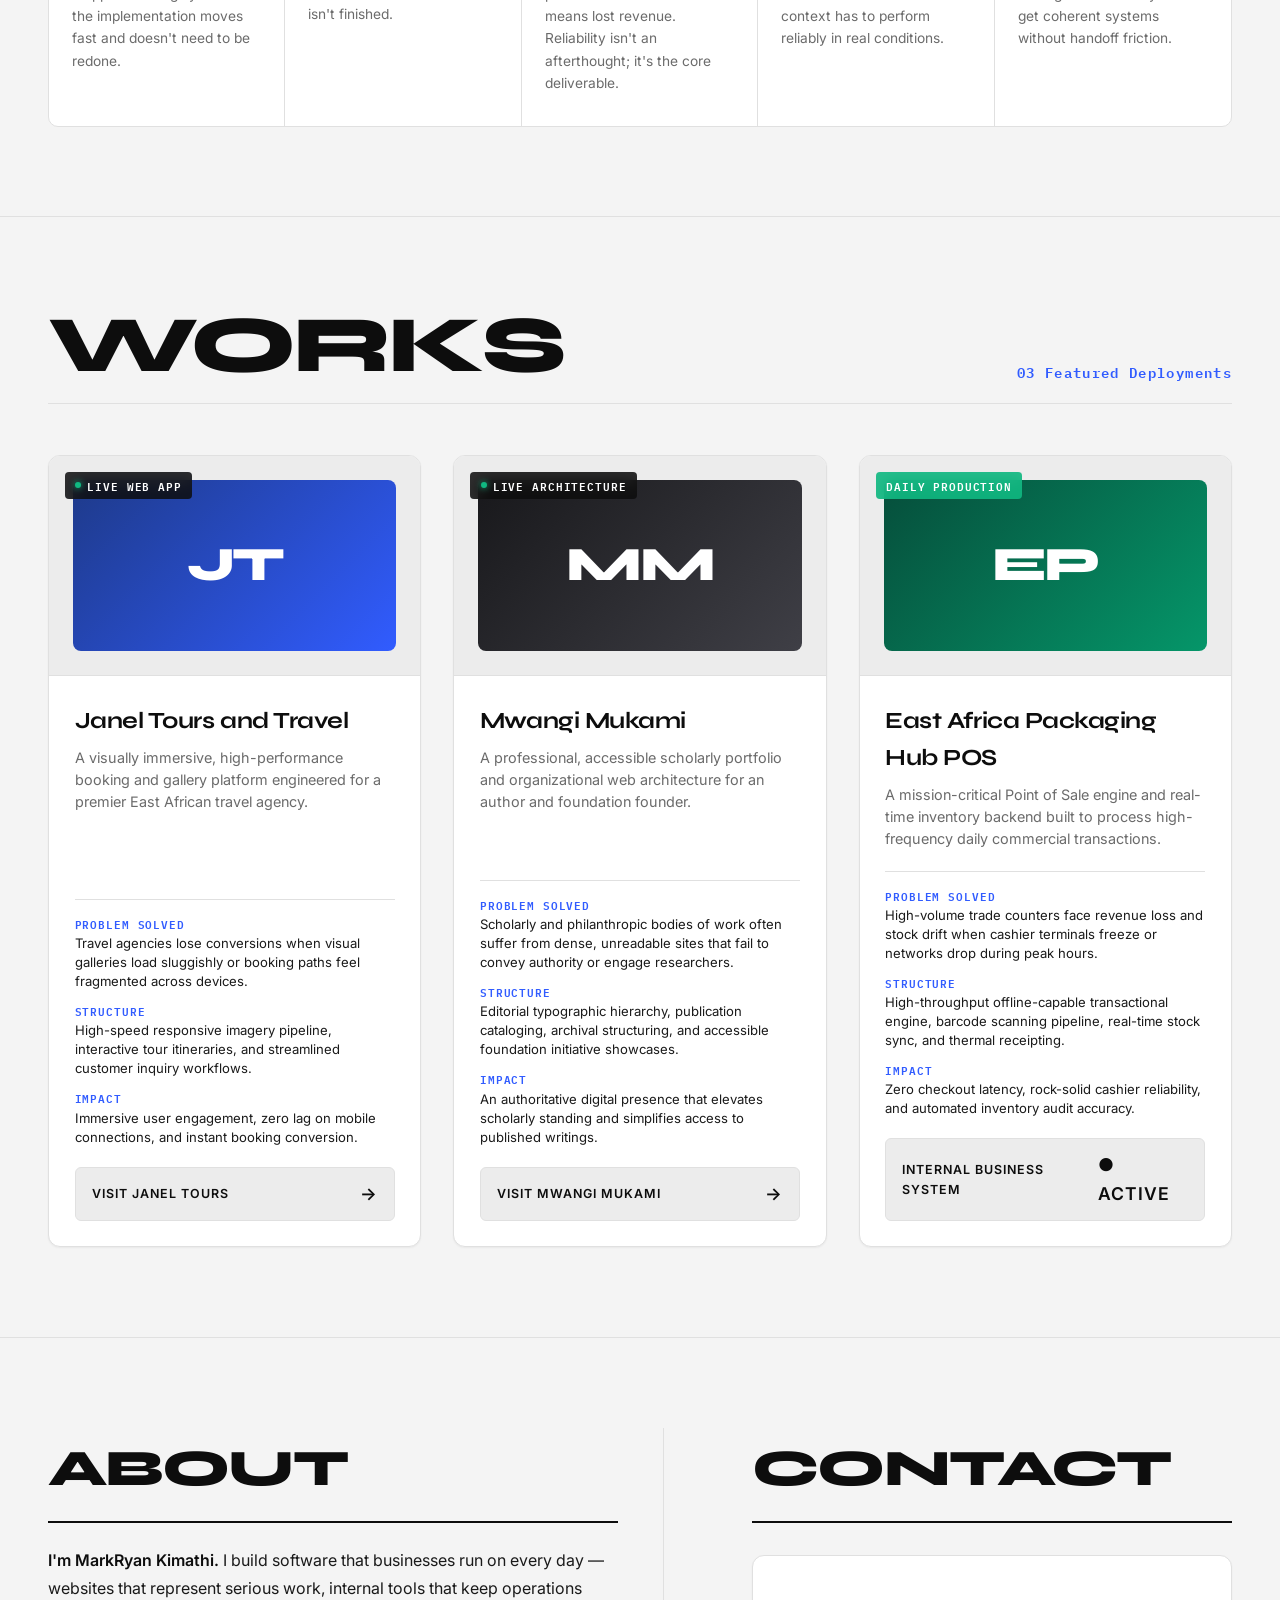
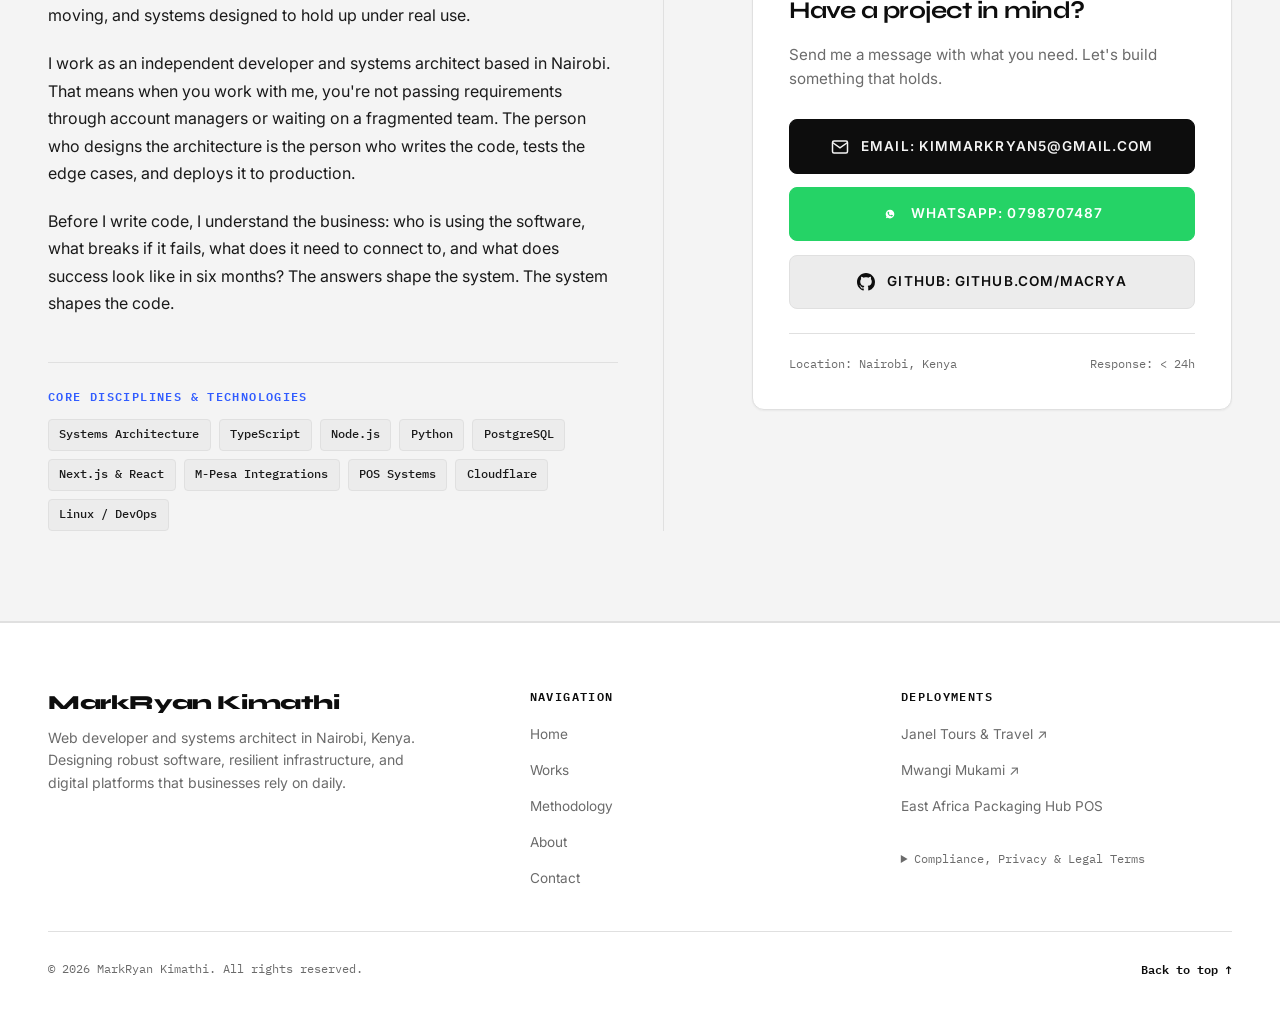
==== commit 6ed6eb4c: "fix(compliance): implement WEBCHECK audit remediation with sitemap, 404, security headers, and struc" ====
--- a/index.html
+++ b/index.html
@@ -6,12 +6,96 @@
   <title>MarkRyan Kimathi | Systems Architect & Creative Developer</title>
   <meta name="description" content="Nairobi web developer and systems architect building custom web applications, business-critical POS platforms, and software businesses run on every day.">
   <meta name="author" content="MarkRyan Kimathi">
+  <link rel="canonical" href="https://markryan.dev/">
   <link rel="icon" type="image/svg+xml" href="favicon.svg">
+  <link rel="apple-touch-icon" href="markryan-portrait.jpg">
+  
+  <!-- Open Graph & Social Cards -->
   <meta property="og:title" content="MarkRyan Kimathi | Systems Architect & Creative Developer">
-  <meta property="og:description" content="Nairobi web developer and systems architect building custom web applications, business-critical POS platforms, and software businesses run on every day.">
-  <meta property="og:image" content="markryan-portrait.jpg">
-  <meta property="og:type" content="website">
+  <meta property="og:description" content="Behind every screen is a system. Behind every system is a decision someone had to get right. Nairobi web developer and systems architect building software businesses run on.">
+  <meta property="og:url" content="https://markryan.dev/">
+  <meta property="og:site_name" content="MarkRyan Kimathi">
+  <meta property="og:type" content="profile">
+  <meta property="og:locale" content="en_KE">
+  <meta property="og:image" content="https://markryan.dev/markryan-portrait.jpg">
+  <meta property="og:image:width" content="1200">
+  <meta property="og:image:height" content="630">
+  <meta property="og:image:alt" content="Portrait of MarkRyan Kimathi">
   <meta name="twitter:card" content="summary_large_image">
+  <meta name="twitter:title" content="MarkRyan Kimathi | Systems Architect & Creative Developer">
+  <meta name="twitter:description" content="Nairobi web developer and systems architect building custom web applications, business-critical POS platforms, and software businesses run on every day.">
+  <meta name="twitter:image" content="https://markryan.dev/markryan-portrait.jpg">
+
+  <!-- Schema.org Semantic Structured Data (JSON-LD) -->
+  <script type="application/ld+json">
+  {
+    "@context": "https://schema.org",
+    "@graph": [
+      {
+        "@type": "WebSite",
+        "@id": "https://markryan.dev/#site",
+        "url": "https://markryan.dev/",
+        "name": "MarkRyan Kimathi",
+        "description": "Nairobi web developer and systems architect building software businesses run on every day.",
+        "inLanguage": "en"
+      },
+      {
+        "@type": "Person",
+        "@id": "https://markryan.dev/#person",
+        "name": "MarkRyan Kimathi",
+        "jobTitle": "Systems Architect & Creative Developer",
+        "url": "https://markryan.dev/",
+        "image": "https://markryan.dev/markryan-portrait.jpg",
+        "email": "mailto:kimmarkryan5@gmail.com",
+        "telephone": "+254798707487",
+        "address": {
+          "@type": "PostalAddress",
+          "addressLocality": "Nairobi",
+          "addressCountry": "KE"
+        },
+        "sameAs": [
+          "https://github.com/macrya",
+          "https://github.com/carlcodes-ryan"
+        ],
+        "knowsAbout": [
+          "Systems Architecture",
+          "Full-Stack Web Development",
+          "Point of Sale Systems",
+          "PostgreSQL",
+          "TypeScript",
+          "Python",
+          "M-Pesa API Integration",
+          "Cloudflare Infrastructure"
+        ]
+      },
+      {
+        "@type": "ProfessionalService",
+        "@id": "https://markryan.dev/#business",
+        "name": "MarkRyan Kimathi — Systems Architecture & Web Development",
+        "url": "https://markryan.dev/",
+        "telephone": "+254798707487",
+        "email": "kimmarkryan5@gmail.com",
+        "founder": { "@id": "https://markryan.dev/#person" },
+        "address": {
+          "@type": "PostalAddress",
+          "addressLocality": "Nairobi",
+          "addressCountry": "KE"
+        },
+        "areaServed": ["Nairobi", "Kenya", "East Africa", "Global"],
+        "hasOfferCatalog": {
+          "@type": "OfferCatalog",
+          "name": "Engineering & Architecture Services",
+          "itemListElement": [
+            { "@type": "Offer", "itemOffered": { "@type": "Service", "name": "Systems Architecture & Database Schema Design" } },
+            { "@type": "Offer", "itemOffered": { "@type": "Service", "name": "Custom High-Performance Web Applications" } },
+            { "@type": "Offer", "itemOffered": { "@type": "Service", "name": "Point of Sale & Inventory Software Infrastructure" } },
+            { "@type": "Offer", "itemOffered": { "@type": "Service", "name": "Regional Integrations (M-Pesa Daraja, SMS, Receipts)" } }
+          ]
+        }
+      }
+    ]
+  }
+  </script>
   
   <!-- Preconnect & Fonts -->
   <link rel="preconnect" href="https://fonts.googleapis.com">
@@ -1063,6 +1147,87 @@
       color: var(--electric-cobalt);
     }
 
+    
+    /* Skip to content link */
+    .skip-link {
+      position: absolute;
+      top: -100px;
+      left: 1rem;
+      background: var(--electric-cobalt);
+      color: #ffffff;
+      padding: 0.65rem 1.25rem;
+      border-radius: 6px;
+      font-weight: 600;
+      font-size: 0.85rem;
+      z-index: 9999;
+      text-decoration: none;
+      transition: top 0.2s ease;
+    }
+    .skip-link:focus {
+      top: 1rem;
+    }
+
+    *:focus-visible {
+      outline: 2px solid var(--electric-cobalt);
+      outline-offset: 3px;
+    }
+
+    /* Cookie & Storage Banner */
+    .storage-banner {
+      position: fixed;
+      bottom: 1.5rem;
+      left: 1.5rem;
+      right: 1.5rem;
+      max-width: 580px;
+      background: var(--surface);
+      color: var(--text);
+      border: 1px solid var(--border-strong);
+      border-radius: 12px;
+      padding: 1.25rem 1.5rem;
+      box-shadow: var(--shadow-md);
+      z-index: 1000;
+      display: flex;
+      flex-direction: column;
+      gap: 0.85rem;
+      font-size: 0.84rem;
+      line-height: 1.55;
+      animation: slideUpBanner 0.3s ease;
+    }
+    @keyframes slideUpBanner {
+      from { transform: translateY(100%); opacity: 0; }
+      to { transform: translateY(0); opacity: 1; }
+    }
+    .storage-banner__actions {
+      display: flex;
+      align-items: center;
+      gap: 0.75rem;
+      flex-wrap: wrap;
+    }
+    .storage-banner__btn {
+      padding: 0.45rem 1.1rem;
+      border-radius: 6px;
+      font-size: 0.76rem;
+      font-weight: 600;
+      letter-spacing: 0.06em;
+      text-transform: uppercase;
+      cursor: pointer;
+    }
+    .storage-banner__btn--accept {
+      background: var(--text-h);
+      color: var(--bg-page);
+      border: 1px solid var(--text-h);
+    }
+    .storage-banner__btn--accept:hover {
+      background: var(--electric-cobalt);
+      border-color: var(--electric-cobalt);
+      color: #ffffff;
+    }
+    .storage-banner__link {
+      color: var(--electric-cobalt);
+      text-decoration: underline;
+      cursor: pointer;
+    }
+
     /* ==========================================================================
        RESPONSIVE BREAKPOINTS
        ========================================================================== */
@@ -1138,6 +1303,7 @@
   </style>
 </head>
 <body>
+  <a href="#home" class="skip-link">Skip to main content</a>
 
   <!-- Top Sticky Navigation (frankadwar.dev layout) -->
   <header class="top-nav">
@@ -1521,10 +1687,13 @@
             <li><span class="site-footer__link">East Africa Packaging Hub POS</span></li>
           </ul>
           
-          <details class="site-footer__legal-details">
-            <summary class="site-footer__legal-summary">Legal & Terms</summary>
+          <details class="site-footer__legal-details" id="legal-privacy">
+            <summary class="site-footer__legal-summary">Compliance, Privacy &amp; Legal Terms</summary>
             <div class="site-footer__legal-content">
-              All proprietary systems, architectures, and client codebases are developed under confidential agreement. © 2026 Ryan's Creative · Nairobi, Kenya.
+              <p style="margin-bottom: 0.6rem;"><strong>Data Controller:</strong> MarkRyan Kimathi (Ryan's Creative), Nairobi, Kenya. Contact: <a href="mailto:kimmarkryan5@gmail.com" style="color:var(--electric-cobalt);">kimmarkryan5@gmail.com</a>.</p>
+              <p style="margin-bottom: 0.6rem;"><strong>Privacy &amp; Data Handling:</strong> Built in accordance with the Kenya Data Protection Act (2019), GDPR (Regulation (EU) 2016/679), and CCPA. We collect zero tracking cookies, execute no invasive ad pixels, and retain only bilateral inquiry communications. You have statutory rights to data access, rectification, and erasure ("Right to Be Forgotten") under Section 40 KDPA &amp; Article 17 GDPR upon email request.</p>
+              <p style="margin-bottom: 0.6rem;"><strong>Terms &amp; Intellectual Property:</strong> All client deliverables, architecture designs, and software systems are delivered under explicit bilateral agreement. Governing jurisdiction: Republic of Kenya.</p>
+              <p><strong>Storage Notice:</strong> This site uses browser <code>localStorage</code> strictly for user theme preferences (light/dark mode). Zero third-party profiling data is stored.</p>
             </div>
           </details>
         </div>
@@ -1537,6 +1706,18 @@
       </div>
     </div>
   </footer>
+
+  <!-- Cookie & Storage Consent Banner -->
+  <div id="storageBanner" class="storage-banner" style="display: none;" role="dialog" aria-label="Privacy and Storage Preferences">
+    <p>
+      <strong>Privacy &amp; Local Storage Notice:</strong> This site uses functional browser storage strictly for light/dark theme persistence. We use zero third-party tracking cookies or advertising pixels.
+    </p>
+    <div class="storage-banner__actions">
+      <button id="acceptStorage" class="storage-banner__btn storage-banner__btn--accept">Acknowledge</button>
+      <a href="#legal-privacy" class="storage-banner__link" onclick="document.getElementById('legal-privacy').open = true;">Read Full Privacy Policy</a>
+    </div>
+  </div>
+
 
   <!-- Theme Toggle & Smooth Interaction Script -->
   <script>
@@ -1580,6 +1761,19 @@
           }
         });
       }, { passive: true });
+    
+      // Privacy & Storage banner check
+      if (!localStorage.getItem('storage_consent_acknowledged')) {
+        const banner = document.getElementById('storageBanner');
+        if (banner) {
+          banner.style.display = 'flex';
+          document.getElementById('acceptStorage').addEventListener('click', () => {
+            localStorage.setItem('storage_consent_acknowledged', 'true');
+            banner.style.display = 'none';
+          });
+        }
+      }
+
     })();
   </script>
 </body>
